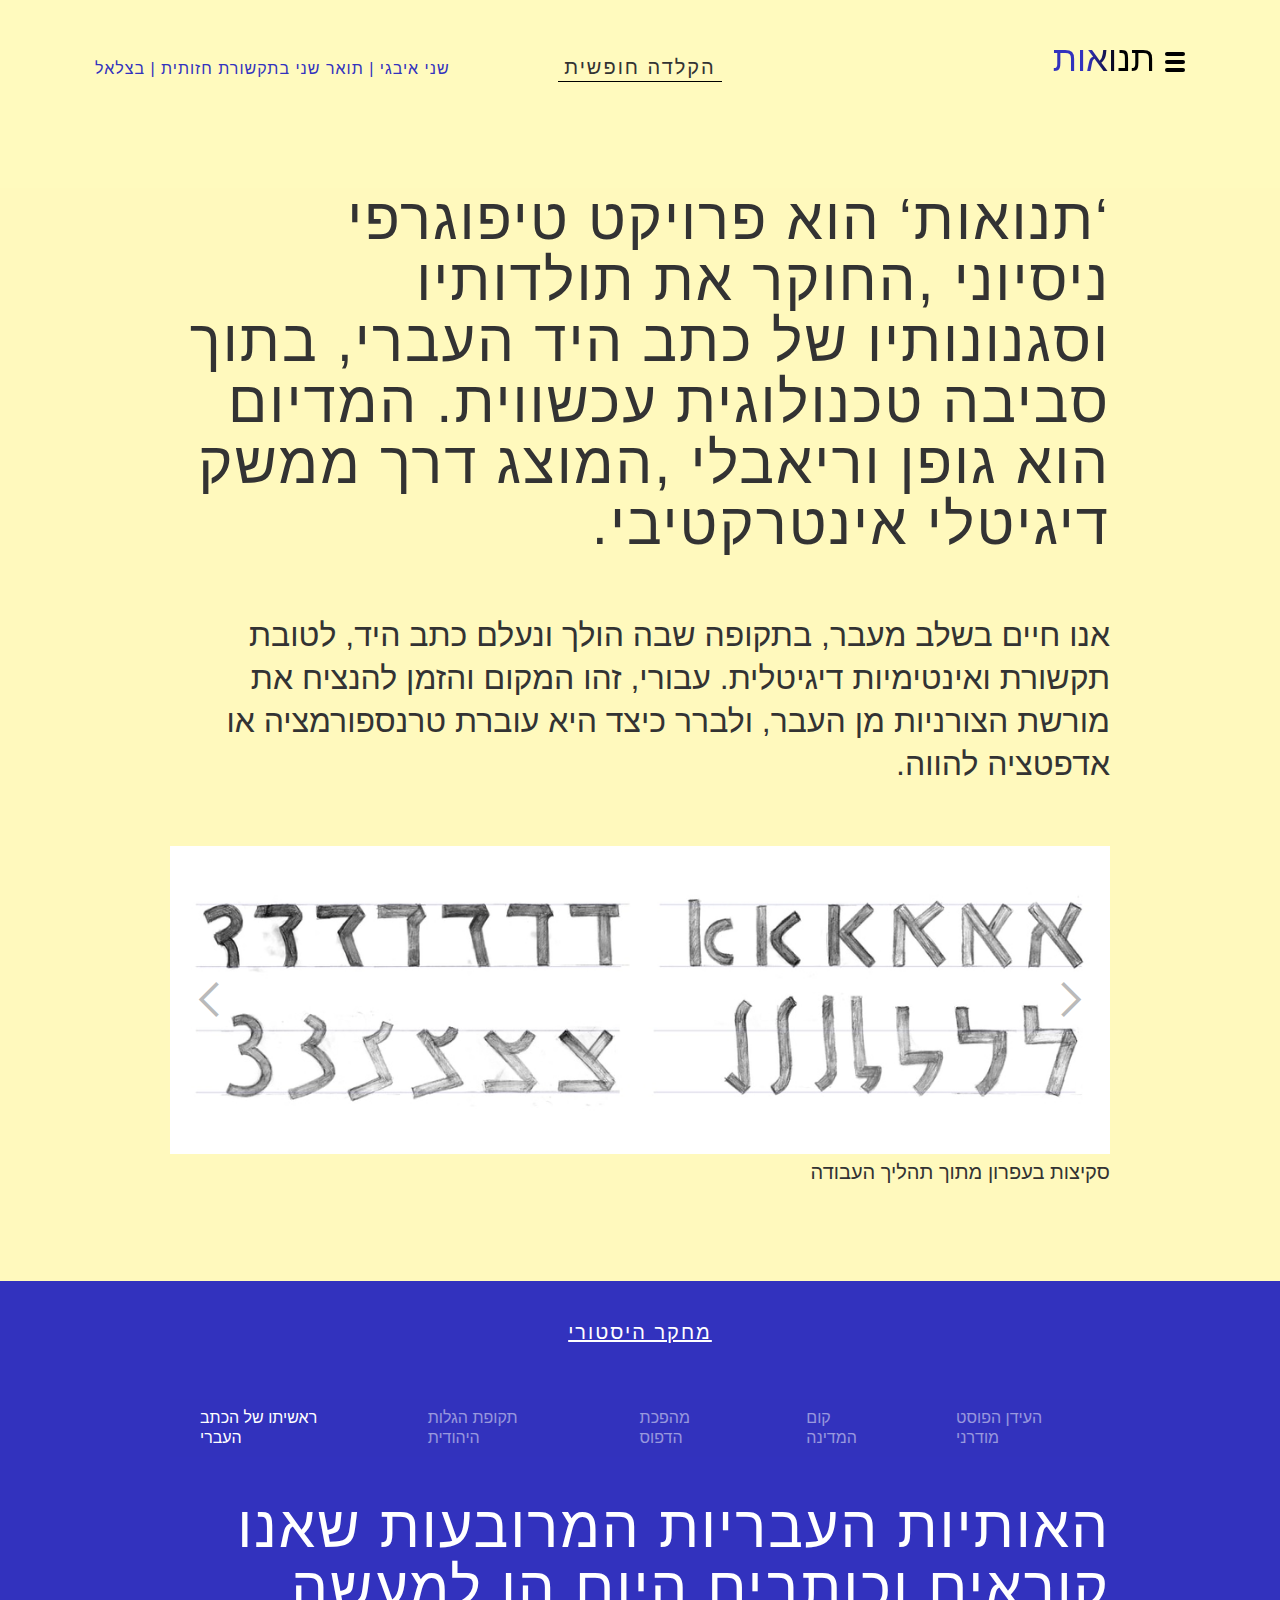
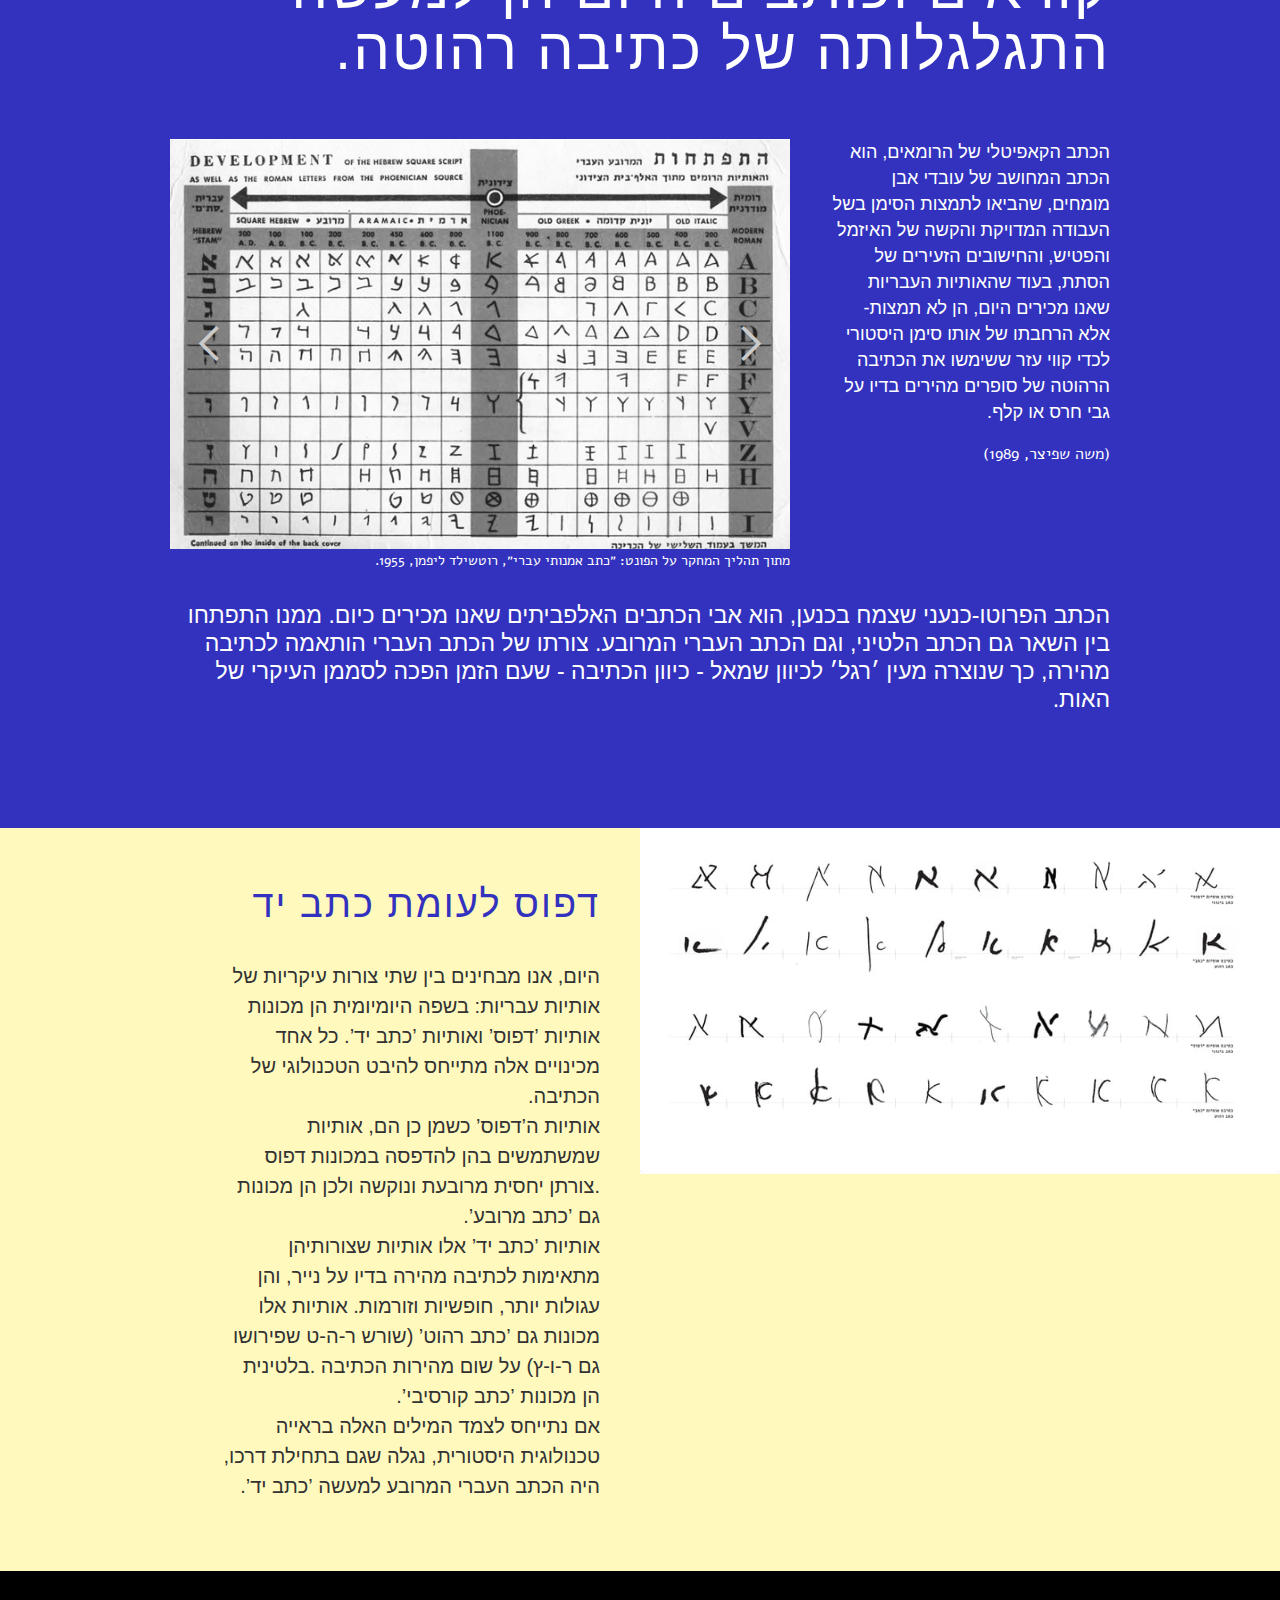
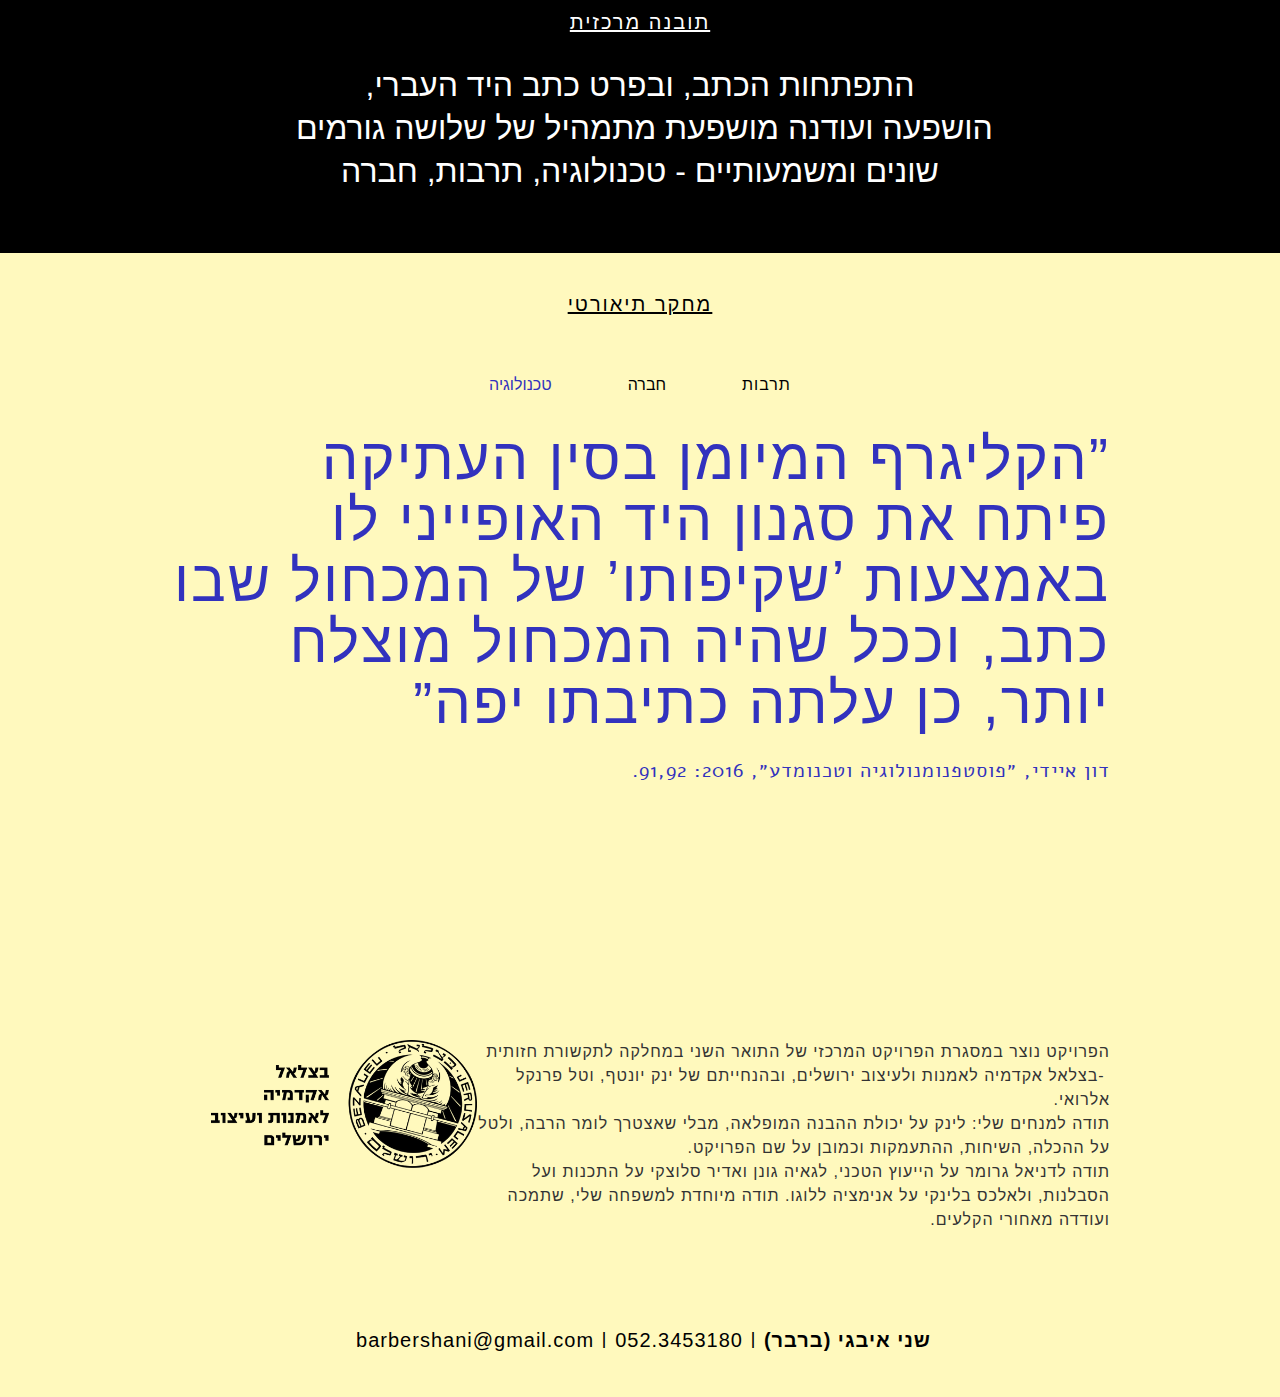
==== about.html @ 9b89a06b "Added about page" ====
<!DOCTYPE html>
<!--  This site was created in Webflow. http://www.webflow.com  -->
<!--  Last Published: Wed Sep 11 2019 16:02:56 GMT+0000 (UTC)  -->
<html data-wf-page="5d76b7b68d6d91f75580ac4b" data-wf-site="5d76b7b68d6d910b4780ac4a">
<head>
  <meta charset="utf-8">
  <title>תנואות</title>
  <meta content="width=device-width, initial-scale=1" name="viewport">
  <meta content="Webflow" name="generator">
  <link href="assets/css/normalize.css" rel="stylesheet" type="text/css">
  <link href="assets/css/webflow.css" rel="stylesheet" type="text/css">
  <link href="assets/css/styles.css" rel="stylesheet" type="text/css">
  <link href="assets/css/shanis-amazing-project.webflow.css" rel="stylesheet" type="text/css">
  <!-- [if lt IE 9]><script src="https://cdnjs.cloudflare.com/ajax/libs/html5shiv/3.7.3/html5shiv.min.js" type="text/javascript"></script><![endif] -->
  <script type="text/javascript">!function(o,c){var n=c.documentElement,t=" w-mod-";n.className+=t+"js",("ontouchstart"in o||o.DocumentTouch&&c instanceof DocumentTouch)&&(n.className+=t+"touch")}(window,document);</script>
</head>
<body>
  <header>
    <div class="container">
      <nav class="third">
        <div class="ham-wrapper">
          <button class="hamburger-btn">
            <div class="menu">
              <div class="bar"></div>
              <div class="bar"></div>
              <div class="bar"> </div>
            </div>
          </button>
          <a href="index.html">
            <p class="gradient-text dynamic-font-600 nav-title">
              תנואות
            </p>
          </a>
        </div>
        <ul>
          <a href="">
            <li>
              על הפרוייקט
            </li>
          </a>
          <a href="letters.html">
            <li>
              האותיות
            </li>
          </a>
          <a href="free.html">
            <li class="active">
              הקלדה חופשית
            </li>
          </a>
        </ul>
      </nav>
      <div class="page-title-wrapper  third">
        <h2 class="small page-title">
          הקלדה חופשית
        </h2>
      </div>
      <h3 class="info blue third">
        שני איבגי | תואר שני בתקשורת חזותית | בצלאל
      </h3>
    </div>
  </header>
  <div class="section">
    <div class="container-3 w-container">
      <h1 class="heading">‘תנואות‘‭ ‬הוא‭ ‬פרויקט‭ ‬טיפוגרפי‭ ‬ניסיוני‭, ‬החוקר‭ ‬את‭ ‬תולדותיו‭ ‬וסגנונותיו‭ ‬של‭ ‬כתב‭ ‬היד‭ ‬העברי‭ ,‬בתוך‭ ‬סביבה‭ ‬טכנולוגית‭ ‬עכשווית. המדיום‭ ‬הוא‭ ‬גופן‭ ‬וריאבלי‭, ‬המוצג‭ ‬דרך‭ ‬ממשק‭ ‬דיגיטלי‭ ‬אינטרקטיבי‭.‬</h1>
      <p class="paragraph">אנו‭ ‬חיים‭ ‬בשלב‭ ‬מעבר,‭ ‬בתקופה‭ ‬שבה‭ ‬הולך‭ ‬ונעלם‭ ‬כתב‭ ‬היד, לטובת‭ ‬תקשורת‭ ‬ואינטימיות‭ ‬דיגיטלית. ‬עבורי‭ ,‬זהו‭ ‬המקום‭ ‬והזמן‭ ‬להנציח‭ ‬את‭ ‬מורשת‭ ‬הצורניות‭ ‬מן‭ ‬העבר, ולברר‭ ‬כיצד‭ ‬היא‭ ‬עוברת‭ ‬טרנספורמציה‭ ‬או‭ ‬אדפטציה‭ ‬להווה‭.‬</p>
      <div data-animation="slide" data-duration="500" data-infinite="1" class="slider w-slider">
        <div class="w-slider-mask">
          <div class="w-slide"><img src="assets/images/sketches_banner_1.jpg" srcset="assets/images/sketches_banner_1-p-500.jpeg 500w, assets/images/sketches_banner_1-p-800.jpeg 800w, assets/images/sketches_banner_1-p-1080.jpeg 1080w, assets/images/sketches_banner_1.jpg 1220w" sizes="(max-width: 767px) 100vw, (max-width: 991px) 728px, 940px" alt=""></div>
          <div class="w-slide"><img src="assets/images/sketches_banner_3.jpg" srcset="assets/images/sketches_banner_3-p-500.jpeg 500w, assets/images/sketches_banner_3-p-800.jpeg 800w, assets/images/sketches_banner_3-p-1080.jpeg 1080w, assets/images/sketches_banner_3.jpg 1220w" sizes="(max-width: 767px) 100vw, (max-width: 991px) 728px, 940px" alt=""></div>
          <div class="w-slide"><img src="assets/images/sketches_banner_2.jpg" srcset="assets/images/sketches_banner_2-p-500.jpeg 500w, assets/images/sketches_banner_2-p-800.jpeg 800w, assets/images/sketches_banner_2-p-1080.jpeg 1080w, assets/images/sketches_banner_2.jpg 1220w" sizes="(max-width: 767px) 100vw, (max-width: 991px) 728px, 940px" alt=""></div>
          <div class="w-slide"><img src="assets/images/sketches_banner_4.jpg" srcset="assets/images/sketches_banner_4-p-500.jpeg 500w, assets/images/sketches_banner_4-p-800.jpeg 800w, assets/images/sketches_banner_4-p-1080.jpeg 1080w, assets/images/sketches_banner_4.jpg 1220w" sizes="(max-width: 767px) 100vw, (max-width: 991px) 728px, 940px" alt=""></div>
        </div>
        <div class="w-slider-arrow-left">
          <div class="icon w-icon-slider-left"></div>
        </div>
        <div class="w-slider-arrow-right">
          <div class="icon-2 w-icon-slider-right"></div>
        </div>
        <div class="w-slider-nav w-slider-nav-invert w-round"></div>
      </div>
      <p class="paragraph-12">סקיצות‭ ‬בעפרון‭ ‬מתוך‭ ‬תהליך‭ ‬העבודה</p>
    </div>
  </div>
  <div class="section-2">
    <div class="container w-container">
      <p class="paragraph-5">מחקר היסטורי</p>
      <div data-duration-in="300" data-duration-out="100" data-easing="ease-in" class="tabs w-tabs">
        <div class="tabs-menu w-tab-menu">
          <a data-w-tab="Tab 5" class="inactive-tab w-inline-block w-tab-link w--current">
            <div>ראשיתו של הכתב העברי</div>
          </a>
          <a data-w-tab="Tab 4" class="inactive-tab w-inline-block w-tab-link">
            <div>תקופת הגלות היהודית</div>
          </a>
          <a data-w-tab="Tab 3" class="inactive-tab w-inline-block w-tab-link">
            <div>מהפכת הדפוס</div>
          </a>
          <a data-w-tab="Tab 2" class="inactive-tab w-inline-block w-tab-link">
            <div>קום המדינה</div>
          </a>
          <a data-w-tab="Tab 1" class="inactive-tab w-inline-block w-tab-link">
            <div>העידן הפוסט מודרני</div>
          </a>
        </div>
        <div class="tabs-content w-tab-content">
          <div data-w-tab="Tab 5" class="tab-pane-tab-5 w-tab-pane w--tab-active">
            <h1 class="heading-2">האותיות‭ ‬העבריות‭ ‬המרובעות‭ ‬שאנו‭ ‬קוראים‭ ‬וכותבים‭ ‬היום‭ ‬הן‭ ‬למעשה‭ ‬התגלגלותה‭ ‬של‭ ‬כתיבה‭ ‬רהוטה‭.</h1>
            <div class="columns-5 w-row">
              <div class="w-col w-col-8">
                <div data-animation="slide" data-duration="500" data-infinite="1" class="slider-6 w-slider">
                  <div class="w-slider-mask">
                    <div class="w-slide"><img src="assets/images/history_1.jpg" width="621" srcset="assets/images/history_1-p-500.jpeg 500w, assets/images/history_1.jpg 696w" sizes="(max-width: 479px) 100vw, 621px" alt="" class="image-3"></div>
                    <div class="w-slide"><img src="assets/images/history_2.jpg" srcset="assets/images/history_2-p-500.jpeg 500w, assets/images/history_2.jpg 696w" sizes="(max-width: 696px) 100vw, (max-width: 767px) 696px, (max-width: 991px) 478.65625px, 619.984375px" alt=""></div>
                    <div class="w-slide"><img src="assets/images/history_3.jpg" srcset="assets/images/history_3-p-500.jpeg 500w, assets/images/history_3.jpg 696w" sizes="(max-width: 696px) 100vw, (max-width: 767px) 696px, (max-width: 991px) 478.65625px, 619.984375px" alt=""></div>
                    <div class="w-slide"><img src="assets/images/history_4.jpg" srcset="assets/images/history_4-p-500.jpeg 500w, assets/images/history_4.jpg 696w" sizes="(max-width: 696px) 100vw, (max-width: 767px) 696px, (max-width: 991px) 478.65625px, 619.984375px" alt=""></div>
                  </div>
                  <div class="w-slider-arrow-left">
                    <div class="icon-4 w-icon-slider-left"></div>
                  </div>
                  <div class="w-slider-arrow-right">
                    <div class="icon-3 w-icon-slider-right"></div>
                  </div>
                  <div class="w-slider-nav w-slider-nav-invert w-round"></div>
                </div>
                <p class="paragraph-18">מתוך תהליך המחקר על הפונט: ״כתב אמנותי עברי״, רוטשילד ליפמן, 1955.</p>
              </div>
              <div class="w-col w-col-4">
                <p class="paragraph-2">הכתב‭ ‬הקאפיטלי‭ ‬של‭ ‬הרומאים‭ ,‬הוא‭ ‬הכתב‭ ‬המחושב‭ ‬של‭ ‬עובדי‭ ‬אבן‭ ‬מומחים, ‬שהביאו‭ ‬לתמצות‭ ‬הסימן‭ ‬בשל‭ ‬העבודה‭ ‬המדויקת‭ ‬והקשה‭ ‬של‭ ‬האיזמל‭ ‬והפטיש, ‬והחישובים‭ ‬הזעירים‭ ‬של‭ ‬הסתת, ‬בעוד‭ ‬שהאותיות‭ ‬העבריות‭ ‬שאנו‭ ‬מכירים‭ ‬היום, ‬הן‭ ‬לא‭ ‬תמצות‭ - ‬אלא‭ ‬הרחבתו‭ ‬של‭ ‬אותו‭ ‬סימן‭ ‬היסטורי‭ ‬לכדי‭ ‬קווי‭ ‬עזר‭ ‬ששימשו‭ ‬את‭ ‬הכתיבה‭ ‬הרהוטה‭ ‬של‭ ‬סופרים‭ ‬מהירים‭ ‬בדיו‭ ‬על‭ ‬גבי‭ ‬חרס‭ ‬או‭ ‬קלף‭.‬</p>
                <p class="paragraph-3">(משה שפיצר, 1989)</p>
              </div>
            </div>
            <p class="paragraph-19">הכתב הפרוטו-כנעני שצמח בכנען, הוא אבי הכתבים האלפביתים שאנו מכירים כיום. ממנו התפתחו בין השאר גם הכתב הלטיני, וגם הכתב העברי המרובע. צורתו של הכתב העברי הותאמה לכתיבה מהירה, כך שנוצרה מעין ׳רגל׳ לכיוון שמאל - כיוון הכתיבה - שעם הזמן הפכה לסממן העיקרי של האות.<br></p>
          </div>
          <div data-w-tab="Tab 4" class="tab-pane-tab-4 w-tab-pane">
            <h1 class="heading-2">כתב‭ ‬ספרדי‭ ‬וכתב‭ ‬אשכנזי‭ ‬היו‭ ‬מבין‭ ‬הסגנונות‭ ‬הייחודיים‭ ‬של‭ ‬הכתב‭ ‬העברי‭ ‬אשר‭ ‬התפתחו‭ ‬בארצות‭ ‬הגולה‭.‬</h1>
            <div class="columns-3 w-row">
              <div class="column-4 w-col w-col-9">
                <div data-animation="slide" data-duration="500" data-infinite="1" class="slider-3 w-slider">
                  <div class="w-slider-mask">
                    <div class="w-slide"><img src="assets/images/ashkenazi_sfaradi_1.jpg" srcset="assets/images/ashkenazi_sfaradi_1-p-500.jpeg 500w, assets/images/ashkenazi_sfaradi_1.jpg 787w" sizes="(max-width: 479px) 100vw, (max-width: 767px) 728px, (max-width: 991px) 561px, 720px" alt=""></div>
                    <div class="w-slide"><img src="assets/images/ashkenazi_sfaradi_2.jpg" srcset="assets/images/ashkenazi_sfaradi_2-p-500.jpeg 500w, assets/images/ashkenazi_sfaradi_2.jpg 787w" sizes="(max-width: 479px) 100vw, (max-width: 767px) 728px, (max-width: 991px) 561px, 720px" alt=""></div>
                    <div class="w-slide"><img src="assets/images/ashkenazi_sfaradi_3.jpg" srcset="assets/images/ashkenazi_sfaradi_3-p-500.jpeg 500w, assets/images/ashkenazi_sfaradi_3.jpg 787w" sizes="(max-width: 479px) 100vw, (max-width: 767px) 728px, (max-width: 991px) 561px, 720px" alt=""></div>
                    <div class="w-slide"><img src="assets/images/ashkenazi_sfaradi_4.jpg" srcset="assets/images/ashkenazi_sfaradi_4-p-500.jpeg 500w, assets/images/ashkenazi_sfaradi_4.jpg 787w" sizes="(max-width: 479px) 100vw, (max-width: 767px) 728px, (max-width: 991px) 561px, 720px" alt=""></div>
                  </div>
                  <div class="w-slider-arrow-left">
                    <div class="icon-6 w-icon-slider-left"></div>
                  </div>
                  <div class="w-slider-arrow-right">
                    <div class="icon-5 w-icon-slider-right"></div>
                  </div>
                  <div class="w-slider-nav w-slider-nav-invert w-round"></div>
                </div>
              </div>
              <div class="column-5 w-col w-col-3">
                <p class="paragraph-10">כל‭ ‬סגנון‭ ‬שכזה‭ ‬התפלג‭ ‬לשלושה‭ ‬זרמים‭ ‬עיקריים‭:‬<br>‍<br>כתב‭ ‬ספר‭ - ‬כתב‭ ‬יד‭ ‬מפואר, ‬קפדני, ‬ומדויק, ‬ששימש‭ ‬בעיקרו‭ ‬לכתיבת‭ ‬דברי‭ ‬קודש‭ ‬והוא‭ ‬<br>הבסיס‭ ‬לאותיות‭ ‬ה‘דפוס‘‭ ‬של‭ ‬ימינו‭.‬<br>‍<br>כתב‭ ‬רבני‭ - ‬כתב‭ ‬ביניים, ‬עגול‭ ‬יותר, ‬מה‭ ‬שנקרא‭ ‬חצי‭ ‬רהוט, ‬ששימש‭ ‬לפרשנות‭ ‬של‭ ‬דברי‭ ‬קודש‭ ‬ועמד‭ ‬לצידן.<br>‍<br>כתב‭ ‬רהוט‭ - ‬כתב‭ ‬יומיומי‭ ‬חופשי‭ ‬וזורם, ‬ששימש‭ ‬לפיוטים, ‬כתבים‭ ‬אישיים‭ ‬וכדומה, ‬והוא‭ ‬מזכיר‭ ‬בסגנונות‭ ‬מסוימים‭ ‬את‭ ‬מה‭ ‬שאנו‭ ‬מכנים‭ ‬‘כתב‭ ‬היד‘‭ ‬היום.‬</p>
              </div>
            </div>
            <p class="paragraph-11">‘כתב‭ ‬היד‮‘‬‭ ‬העברי‭ ‬של‭ ‬ימינו, ‬מתבסס‭ ‬על‭ ‬צורת‭ ‬הכתיבה‭ ‬הרהוטה‭ ‬האשכנזית. ‬</p>
          </div>
          <div data-w-tab="Tab 3" class="w-tab-pane">
            <h1 class="heading-2">מאותה‭ ‬עת‭ ‬ואילך, ‬הלכו‭ ‬והתרחקו‭ ‬זה‭ ‬מזה‭ ‬צורותיו‭ ‬של‭ ‬הכתב‭ ‬הייצוגי‭ ‬(׳דפוס‘)‬‭ ‬מצורתן‭ ‬של‭ ‬האותיות‭ ‬הרהוטות (‬‘כתב‭ ‬יד‘).</h1>
            <div class="columns-4 w-row">
              <div class="column-7 w-col w-col-9">
                <div data-animation="slide" data-duration="500" data-infinite="1" class="slider-5 w-slider">
                  <div class="w-slider-mask">
                    <div class="w-slide"><img src="assets/images/Dfus_1.jpg" srcset="assets/images/Dfus_1-p-500.jpeg 500w, assets/images/Dfus_1-p-800.jpeg 800w, assets/images/Dfus_1.jpg 932w" sizes="(max-width: 479px) 100vw, (max-width: 767px) 340.296875px, (max-width: 991px) 536px, 695px" alt=""></div>
                    <div class="w-slide"><img src="assets/images/Dfus_2.jpg" srcset="assets/images/Dfus_2-p-500.jpeg 500w, assets/images/Dfus_2-p-800.jpeg 800w, assets/images/Dfus_2.jpg 932w" sizes="(max-width: 479px) 100vw, (max-width: 767px) 340.296875px, (max-width: 991px) 536px, 695px" alt=""></div>
                  </div>
                  <div class="w-slider-arrow-left">
                    <div class="icon-8 w-icon-slider-left"></div>
                  </div>
                  <div class="w-slider-arrow-right">
                    <div class="icon-7 w-icon-slider-right"></div>
                  </div>
                  <div class="w-slider-nav w-slider-nav-invert w-round"></div>
                  <p class="paragraph-17">התפתחות‭ ‬הכתב‭ ‬המרובע‭ ‬בדפוס, ‬לעומת‭ ‬התפתחות‭ ‬טיפוסי‭ ‬אות‭ ‬רהוטה‭ ‬בדפוס</p>
                </div>
              </div>
              <div class="column-8 w-col w-col-3">
                <p class="paragraph-14">”כאן‭ ‬נתנקם‭ ‬אותו‭ ‬פילוג‭ ‬בין‭ ‬הכתב‭ ‬הריפריזנטאטיבי‭ ‬ובין‭ ‬הכתב‭ ‬הרהוט‭ ‬‭[‬של‭ ‬האות‭ ‬העברית‭]‬‭...‬לא‭ ‬נעשה‭ ‬מעולם‭ ‬אותו‭ ‬נסיון, ‬שהצליח‭ ‬כל‭ ‬כך‭ ‬בתקופה‭ ‬הקארולינגית‭ ‬בעיצוב‭ ‬דמותה‭ ‬של‭ ‬האות‭ ‬הרומאית‭:‬‭ ‬לאחות‭ ‬צורות‭ ‬כתב‭ ‬ריפריזנטאטיבי (‬קאפיטלי)‬‭ ‬עם‭ ‬הכתב‭ ‬הרהוט, ‬והתאמת‭ ‬אפיים‭ ‬של‭ ‬השניים”‭.‬</p>
                <p class="paragraph-15">ד״ר שפיצר משה, <br>״על האותיות שלנו״, 1948</p>
              </div>
            </div>
            <p class="paragraph-16">הטכנולוגיה‭ ‬החדשה‭ ‬של‭ ‬גוטנברג, ‬לא‭ ‬רק‭ ‬שהסדירה‭ ‬את‭ ‬צורתן‭ ‬של‭ ‬האותיות‭ ‬הידניות‭ ‬למערכת‭ ‬מתכתית‭ ‬מובנית‭ ‬ואחידה, ‬אלא‭ ‬גם‭ ‬הובילה‭ ‬להפצה‭ ‬המונית‭ ‬של‭ ‬ידע‭ ‬ולמהפכה‭ ‬חברתית‭ ‬של‭ ‬ממש.</p>
          </div>
          <div data-w-tab="Tab 2" class="w-tab-pane">
            <h1 class="heading-2">בנוף‭ ‬הישראלי‭ ,‬נמצא‭ ‬כי‭ ‬מרבית‭ ‬גופני‭ ‬‘כתב‭ ‬היד‘‭ ‬מחקים‭ ‬את‭ ‬הכתיבה‭ ‬הרהוטה‭ ‬המהירה‭ ,‬תוך‭ ‬כדי‭ ‬שהם‭ ‬מאופיינים‭ ‬במישמוע‭ ‬טכנולוגי‭ ‬ואחדות‭ ‬סדרתית‭.‬</h1>
            <div class="columns-2 w-row">
              <div class="column-3 w-col w-col-8">
                <div data-animation="slide" data-duration="500" data-infinite="1" class="slider-4 w-slider">
                  <div class="w-slider-mask">
                    <div class="w-slide"><img src="assets/images/israeli_1.jpg" srcset="assets/images/israeli_1-p-500.jpeg 500w, assets/images/israeli_1-p-800.jpeg 800w, assets/images/israeli_1.jpg 835w" sizes="(max-width: 479px) 100vw, (max-width: 767px) 346.234375px, (max-width: 991px) 488.65625px, 629.984375px" alt=""></div>
                    <div class="w-slide"><img src="assets/images/israeli_2.jpg" srcset="assets/images/israeli_2-p-800.jpeg 800w, assets/images/israeli_2.jpg 835w" sizes="(max-width: 479px) 100vw, (max-width: 767px) 346.234375px, (max-width: 991px) 488.65625px, 629.984375px" alt=""></div>
                    <div class="w-slide"><img src="assets/images/israeli_3.jpg" srcset="assets/images/israeli_3-p-800.jpeg 800w, assets/images/israeli_3.jpg 835w" sizes="(max-width: 479px) 100vw, (max-width: 767px) 346.234375px, (max-width: 991px) 488.65625px, 629.984375px" alt=""></div>
                  </div>
                  <div class="w-slider-arrow-left">
                    <div class="w-icon-slider-left"></div>
                  </div>
                  <div class="w-slider-arrow-right">
                    <div class="w-icon-slider-right"></div>
                  </div>
                  <div class="w-slider-nav w-round"></div>
                </div>
              </div>
              <div class="column-9 w-col w-col-4">
                <p class="paragraph-10">איסוף‭ ‬והתבוננות‭ ‬בגופני‭ ‬‘כתב‭ ‬יד‘‭ ‬ישראלי‭ ‬לאורך‭ ‬השנים, ‬הצביעו‭ ‬על‭ ‬מאפיינים‭ ‬עיצוביים‭ ‬משותפים:‭ ‬סגנון‭ ‬חופשי‭ ‬יותר‭ ,‬נטוי, ‬קונטרסטי, ‬מתיילד‭ - ‬מה‭ ‬שמזכיר‭ ‬למעשה‭ ‬את‭ ‬הסקריפט‭ ‬הלטיני. ‬הגופנים‭ ‬מנסים‭ ‬כביכול‭ ‬להתחקות‭ ‬אחר‭ ‬צורת‭ ‬הכתיבה‭ ‬הידנית‭ ‬הזורמת, ‬אך‭ ‬בו‭ ‬בעת‭ ‬גם‭ ‬כובלים‭ ‬את‭ ‬עצמם‭ ‬בתוך‭ ‬גבולותיה‭ ‬המצומצמים‭ ‬של‭ ‬הטכנולוגיה. ‬</p>
                <p class="paragraph-23">”כתב‭ ‬‘קורסיבה‮‘‬‭ ‬שבעצם‭ ‬אינו‭ ‬כתב‭ ‬רהיט‭ ‬במובנו‭ ‬האירופי, ‬הואיל‭ ‬ואין‭ ‬בו‭ ‬חיבור‭ ‬אותיות, ‬יש‭ ‬להשתמש‭ ‬בו‭ ‬במידה, ‬להשגת‭ ‬אפקט‭ ‬מיוחד‭ ‬בלבד”. ‬</p>
                <p class="paragraph-24">רוטשילד וליפמן, <br>״כתב אמנותי עברי״, 1955</p>
                <p class="paragraph-25">ואמנם, ‬ככל‭ ‬הנוגע‭ ‬לכתב‭ ‬היד‭ ‬בדפוס, ‬<br>השימוש‭ ‬בו‭ ‬הוא‭ ‬מאוד‭ ‬מצומצם. ‬</p>
              </div>
            </div>
          </div>
          <div data-w-tab="Tab 1" class="tab-pane-tab-1 w-tab-pane">
            <h1 class="heading-2">טיפוגרפיית‭ ‬הראווה‭ ‬של‭ ‬העידן‭ ‬הפוסטמודרני‭ ‬בהיותה‭ ‬מכוונת‭ ‬לצוד‭ ‬את‭ ‬העין, ‬אינה‭ ‬מתחשבת‭ ‬עוד‭ ‬בהיבטים‭ ‬של‭ ‬קריאות, ‬אלא‭ ‬מדגישה‭ ‬את‭ ‬הבולטות‭ ‬והניראות‭ ‬החזותית‭.‬ על‭ ‬כן‭ ‬היא‭ ‬מאפשרת‭ ‬לשחרר‭ ‬את‭ ‬חופש‭ ‬העיצוב‭ ‬לידי‭ ‬המשתמש. ‬</h1>
            <div class="columns w-row">
              <div class="w-col w-col-9">
                <div data-animation="slide" data-duration="500" data-infinite="1" class="slider-7 w-slider">
                  <div class="mask w-slider-mask">
                    <div class="w-slide"><img src="assets/images/postmodern_1.jpg" srcset="assets/images/postmodern_1-p-500.jpeg 500w, assets/images/postmodern_1-p-800.jpeg 800w, assets/images/postmodern_1.jpg 820w" sizes="(max-width: 479px) 100vw, (max-width: 767px) 708px, (max-width: 991px) 541px, 700px" alt=""></div>
                    <div class="slide w-slide"><img src="assets/images/hebrew-alphabet-red.gif" alt="" class="image-4"></div>
                  </div>
                  <div class="w-slider-arrow-left">
                    <div class="icon-4 w-icon-slider-left"></div>
                  </div>
                  <div class="w-slider-arrow-right">
                    <div class="icon-3 w-icon-slider-right"></div>
                  </div>
                  <div class="slide-nav w-slider-nav w-slider-nav-invert w-round"></div>
                </div>
                <p class="paragraph-21">גופן‭ ‬‘ווינד‘, ‬עיצוב<strong>:‬</strong>‭ ‬האנסי‭ ‬ואן‭ ‬הלם, ‬בשיתוף‭ ‬עם‭ ‬פיטר‭ ‬ביליאק‭<br>גופן‭ ‬‘פיט‭ ‬עברית‘, ‬עיצוב<strong>:‬</strong>‭ ‬דייויד‭ ‬ג‘ונתן‭ ‬רוס, ‬גרסה‭ ‬עברית‭ - ‬עודד‭ ‬עזר</p>
              </div>
              <div class="w-col w-col-3">
                <p class="paragraph-2">עלייתה‭ ‬של‭ ‬תרבות‭ ‬דיגיטלית, ‬העלתה‭ ‬את‭ ‬הדרישה‭ ‬לגופנים‭ ‬המותאמים‭ ‬לקריאה‭ ‬דרך‭ ‬מסך. ‬המעבר‭ ‬למסך, ‬הצפת‭ ‬המידע‭ ‬וזמינותו‭ ‬ואורח‭ ‬החיים‭ ‬העמוס, ‬גורמים‭ ‬לנו‭ ‬לדלג‭ ‬מקטע‭ ‬כזה‭ ‬או‭ ‬אחר - ‬אנחנו‭ ‬לא‭ ‬קוראים‭ ‬היום‭ ‬כפי‭ ‬שקראנו‭ ‬פעם, ‬ולא‭ ‬באותה‭ ‬כמות. ‬העושר‭ ‬החזותי‭ ‬והצורך‭ ‬בגיוון‭ ‬ויזואלי, ‬וזמינותה‭ ‬וקלותה‭ ‬של‭ ‬הטכנולוגיה‭ ‬הובילו‭ ‬להפיכתו‭ ‬של‭ ‬הגופן‭ ‬למוצר‭ ‬למוצר‭ ‬צריכה‭ ‬של‭ ‬ממש‭.</p>
              </div>
            </div>
            <p class="paragraph-22">לפני‭ ‬כשלוש‭ ‬שנים‭ ‬השיקו‭ ‬גוגל, ‬אפל, ‬מיקרוסופט‭ ‬ואדובי‭ ‬סוג‭ ‬חדש‭ ‬של‭ ‬גופן:‬‭ ‬גופן‭ ‬וריאבילי‭ - ‬גמיש. ‬קובץ‭ ‬בודד‭ ‬המכיל‭ ‬צירי‭ ‬תנועה‭ ‬והשתנות‭ ‬של‭ ‬אותיות, ‬בקוד. ‬גופן‭ ‬זה‭ ‬מסוגל‭ ‬להכיל‭ ‬למעשה‭ ‬כמות‭ ‬בלתי‭ ‬מוגבלת‭ ‬של‭ ‬משקלים, ‬כתלות‭ ‬בציר‭ ‬החזותי‭ ‬אותו‭ ‬קובע‭ ‬המעצב ‬(‬רוחב‭ ‬אות, ‬סריף, ‬נטייה‭ ‬וכד‘). ‬מטרתו‭ ‬היא‭ ‬קודם‭ ‬כל‭ ‬להקל‭ ‬במשקל‭ ‬הטעינה‭ ‬של‭ ‬האתר, ‬ולאפשר‭ ‬טיפוגרפיה‭ ‬רספונסיבית‭ ‬המתאימה‭ ‬את‭ ‬עצמה‭ ‬ומשתנה‭ ‬בזמן‭ ‬אמת. ‬במקביל‭ ‬ליתרונות‭ ‬הטכנולוגיים, ‬נוצר‭ ‬כלי‭ ‬עיצובי‭ ‬חזק:‬‭ ‬אפשרות‭ ‬לייצר‭ ‬מערכת‭ ‬מורכבת‭ ‬יותר‭ ‬של‭ ‬אותיות‭ ‬המוגדרת‭ ‬על‭ ‬ידי‭ ‬גבולות‭ ‬גזרה, ‬הרחבת‭ ‬טווח‭ ‬התנועה‭ ‬וחופש‭ ‬הבחירה‭ ‬של‭ ‬המשתמש, ‬וכניסה‭ ‬של‭ ‬מימדים‭ ‬חדשים‭ ‬של‭ ‬תנועה, ‬אינטראקטיביות‭ ‬ומשחקיות. ‬<br></p>
          </div>
        </div>
      </div>
    </div>
  </div>
  <div class="section-3">
    <div class="w-row">
      <div class="column w-col w-col-6">
        <h1 class="heading-3">דפוס‭ ‬לעומת‭ ‬כתב‭ ‬יד</h1>
        <p class="paragraph-4">היום‭ ,‬אנו‭ ‬מבחינים‭ ‬בין‭ ‬שתי‭ ‬צורות‭ ‬עיקריות‭ ‬של‭ ‬אותיות‭ ‬עבריות: בשפה‭ ‬היומיומית‭ ‬הן‭ ‬מכונות‭ ‬אותיות‭ ‬’דפוס’‭ ‬ואותיות‭ ‬’כתב‭ ‬יד’. ‬כל‭ ‬אחד‭ ‬מכינויים‭ ‬אלה‭ ‬מתייחס‭ ‬להיבט‭ ‬הטכנולוגי‭ ‬של‭ ‬הכתיבה‭.‬<br>אותיות‭ ‬ה’דפוס’‭ ‬כשמן‭ ‬כן‭ ‬הם‭ ,‬אותיות‭ ‬שמשתמשים‭ ‬בהן‭ ‬להדפסה‭ ‬במכונות‭ ‬דפוס‭ .‬צורתן‭ ‬יחסית‭ ‬מרובעת‭ ‬ונוקשה‭ ‬ולכן‭ ‬הן‭ ‬מכונות‭ ‬גם‭ ‬’כתב‭ ‬מרובע’‭.<br>אותיות‭ ‬’כתב‭ ‬יד’‭ ‬אלו‭ ‬אותיות‭ ‬שצורותיהן‭ ‬מתאימות‭ ‬לכתיבה‭ ‬מהירה‭ ‬בדיו‭ ‬על‭ ‬נייר‭,‬ והן‭ ‬עגולות‭ ‬יותר‭ ,‬חופשיות‭ ‬וזורמות. ‬אותיות‭ ‬אלו‭ ‬מכונות‭ ‬גם‭ ‬’כתב‭ ‬רהוט’ ‬(‬שורש‭ ‬ר‭-‬ה‭-‬ט‭ ‬שפירושו‭ ‬גם‭ ‬ר‭-‬ו‭-‬ץ‭(‬ על‭ ‬שום‭ ‬מהירות‭ ‬הכתיבה‭. ‬בלטינית‭ ‬הן‭ ‬מכונות‭ ‬’כתב‭ ‬קורסיבי’. ‬<br>אם‭ ‬נתייחס‭ ‬לצמד‭ ‬המילים‭ ‬האלה‭ ‬בראייה‭ ‬טכנולוגית‭ ‬היסטורית‭ ,‬נגלה‭ ‬שגם‭ ‬בתחילת‭ ‬דרכו, ‬היה‭ ‬הכתב‭ ‬העברי‭ ‬המרובע‭ ‬למעשה‭ ‬’כתב‭ ‬יד’. ‬</p>
      </div>
      <div class="column-2 w-col w-col-6"><img src="assets/images/alef.jpg" srcset="assets/images/alef-p-800.jpeg 800w, assets/images/alef-p-1080.jpeg 1080w, assets/images/alef.jpg 1500w" sizes="(max-width: 767px) 100vw, (max-width: 3000px) 50vw, 1500px" alt="" class="image-5"></div>
    </div>
  </div>
  <div class="section-4">
    <div class="w-container">
      <p class="paragraph-5">תובנה מרכזית</p>
      <p class="paragraph-6">התפתחות‭ ‬הכתב,‭ ‬ובפרט‭ ‬כתב‭ ‬היד‭ ‬העברי, <br>‬הושפעה‭ ‬ועודנה‭ ‬מושפעת‭ ‬מתמהיל‭ ‬של‭ ‬שלושה‭ ‬גורמים‭ ‬<br>שונים‭ ‬ומשמעותיים‭ - ‬טכנולוגיה‭ ,‬תרבות, ‬חברה</p>
    </div>
  </div>
  <div class="section-5">
    <div class="container-4 w-container">
      <p class="paragraph-20">מחקר תיאורטי</p>
      <div data-duration-in="300" data-duration-out="100" class="w-tabs">
        <div class="tabs-menu-2 w-tab-menu">
          <a data-w-tab="Tab 1" class="tech-tab w-inline-block w-tab-link">
            <div class="text-block-6">תרבות</div>
          </a>
          <a data-w-tab="Tab 2" class="tech-tab w-inline-block w-tab-link">
            <div>חברה</div>
          </a>
          <a data-w-tab="Tab 3" class="tech-tab w-inline-block w-tab-link w--current">
            <div>טכנולוגיה</div>
          </a>
        </div>
        <div class="tabs-content-2 w-tab-content">
          <div data-w-tab="Tab 1" class="w-tab-pane">
            <h1 class="heading-4">”הקליגרף‭ ‬המיומן‭ ‬בסין‭ ‬העתיקה‭ ‬פיתח‭ ‬את‭ ‬סגנון‭ ‬היד‭ ‬האופייני‭ ‬לו‭ ‬באמצעות‭ ‬’שקיפותו’‭ ‬של‭ ‬המכחול‭ ‬שבו‭ ‬כתב‭ ,‬וככל‭ ‬שהיה‭ ‬המכחול‭ ‬מוצלח‭ ‬יותר‭,‬ כן‭ ‬עלתה‭ ‬כתיבתו‭ ‬יפה”‭ ‬</h1>
            <p class="paragraph-9">דון איידי, ״פוסטפנומנולוגיה וטכנומדע״, 2016: 91,92. </p>
          </div>
          <div data-w-tab="Tab 2" class="w-tab-pane">
            <h1 class="heading-4">”בהיותה‭ ‬ה’מראה’‭ ‬הבלתי‭ ‬נמנע‭ ‬של‭ ‬האובייקטים‭ ‬המיוצרים‭ ‬עכשיו, ‬המצג‭ ‬הכללי‭ ‬של‭ ‬ההגיון‭ ‬שבבסיס‭ ‬השיטה, ‬ומגזר‭ ‬כלכלי‭ ‬מתקדם‭ ‬המעצב‭ ‬באורח‭ ‬ישיר‭ ‬ריבוי‭ ‬גדל‭ ‬והולך‭ ‬של‭ ‬דימויים‭ ‬אובייקטים - ‬הראווה‭ ‬היא‭ ‬הייצור‭ ‬העיקרי‭ ‬של‭ ‬החברה‭ ‬העכשווית”</h1>
            <p class="paragraph-9">גי דבור, ״חברת הראווה״ֿ, (1967) 2001, #15.</p>
            <p class="paragraph-26">מרחב‭ ‬הייצוג‭ ‬החזותי‭ ‬בתרבות‭ ‬הקפיטליסטית‭ ‬עמוסת‭ ‬הגירויים‭ ‬שבה‭ ‬אנו‭ ‬חיים‭ ‬היום, ‬הפך‭ ‬זה‭ ‬מכבר‭ ‬לשדה‭ ‬קרב. ‬כטיפת‭ ‬מים‭ ‬באוקיינוס‭ ‬של‭ ‬דימויים, ‬מה‭ ‬שאיננו‭ ‬נראה‭ ‬או‭ ‬איננו‭ ‬בולט‭ ‬מספיק, ‬חדל‭ ‬להתקיים‭ ‬ונמחק‭ ‬בהדרגתיות‭ ‬מהזירה‭ ‬הכלכלית‭ ‬או‭ ‬התרבותית‭ ‬שאליה‭ ‬הוא‭ ‬משתייך.‬‭ ‬</p>
          </div>
          <div data-w-tab="Tab 3" class="w-tab-pane w--tab-active">
            <h1 class="heading-4">”הקליגרף‭ ‬המיומן‭ ‬בסין‭ ‬העתיקה‭ ‬פיתח‭ ‬את‭ ‬סגנון‭ ‬היד‭ ‬האופייני‭ ‬לו‭ ‬באמצעות‭ ‬’שקיפותו’‭ ‬של‭ ‬המכחול‭ ‬שבו‭ ‬כתב‭ ,‬וככל‭ ‬שהיה‭ ‬המכחול‭ ‬מוצלח‭ ‬יותר‭,‬ כן‭ ‬עלתה‭ ‬כתיבתו‭ ‬יפה”‭ ‬</h1>
            <p class="paragraph-9">דון איידי, ״פוסטפנומנולוגיה וטכנומדע״, 2016: 91,92. </p>
          </div>
        </div>
      </div>
    </div>
  </div>
  <div class="section-6">
    <div class="container-2 w-container">
      <p class="paragraph-7">הפרויקט‭ ‬נוצר‭ ‬במסגרת‭ ‬הפרויקט‭ ‬המרכזי‭ ‬של‭ ‬התואר‭ ‬השני‭ ‬במחלקה‭ ‬לתקשורת‭ ‬חזותית‭ - ‬בצלאל‭ ‬אקדמיה‭ ‬לאמנות‭ ‬ולעיצוב‭ ‬ירושלים, ‬ובהנחייתם‭ ‬של‭ ‬ינק‭ ‬יונטף, ‬וטל‭ ‬פרנקל‭ ‬אלרואי‭.‬<br>תודה‭ ‬למנחים‭ ‬שלי:‭ ‬לינק‭ ‬על‭ ‬יכולת‭ ‬ההבנה‭ ‬המופלאה, ‬מבלי‭ ‬שאצטרך‭ ‬לומר‭ ‬הרבה, ‬ולטל‭ ‬על‭ ‬ההכלה, ‬השיחות, ‬ההתעמקות‭ ‬וכמובן‭ ‬על‭ ‬שם‭ ‬הפרויקט. ‬<br>תודה‭ ‬לדניאל‭ ‬גרומר‭ ‬על‭ ‬הייעוץ‭ ‬הטכני, ‬לגאיה‭ ‬גונן‭ ‬ואדיר‭ ‬סלוצקי‭ ‬על‭ ‬התכנות‭ ‬ועל‭ ‬הסבלנות, ‬ולאלכס‭ ‬בלינקי‭ ‬על‭ ‬אנימציה‭ ‬ללוגו. ‬תודה‭ ‬מיוחדת‭ ‬למשפחה‭ ‬שלי, ‬שתמכה‭ ‬ועודדה‭ ‬מאחורי‭ ‬הקלעים‭.‬</p><img src="assets/images/1280px-BezalelLogo.svg-copy.png" srcset="assets/images/1280px-BezalelLogo.svg-copy-p-500.png 500w, assets/images/1280px-BezalelLogo.svg-copy-p-800.png 800w, assets/images/1280px-BezalelLogo.svg-copy-p-1080.png 1080w, assets/images/1280px-BezalelLogo.svg-copy.png 1280w" sizes="(max-width: 767px) 30vw, (max-width: 991px) 218.390625px, 282px" alt="" class="image"></div>
  </div>
  <div class="section-7">
    <div class="w-container">
      <p class="paragraph-8"><strong>שני‭ ‬איבגי (ברבר)</strong> | <a href="tel:+972523453180">052.3453180</a> | ‭ <a href="mailto:barbershani@gmail.com">barbershani@gmail.com</a></p>
    </div>
  </div>
  <script src="https://d3e54v103j8qbb.cloudfront.net/js/jquery-3.4.1.min.220afd743d.js" type="text/javascript" integrity="sha256-CSXorXvZcTkaix6Yvo6HppcZGetbYMGWSFlBw8HfCJo=" crossorigin="anonymous"></script>
  <script src="assets/js/jquery.fittext.js"></script>
  <script src="assets/js/scripts.js" type="text/javascript"></script>
  <script src="assets/js/webflow.js" type="text/javascript"></script>
  <!-- [if lte IE 9]><script src="https://cdnjs.cloudflare.com/ajax/libs/placeholders/3.0.2/placeholders.min.js"></script><![endif] -->
</body>
</html>
---- assets/css/webflow.css ----
@font-face {
  font-family: 'webflow-icons';
  src: url("[data-uri]") format('truetype');
  font-weight: normal;
  font-style: normal;
}
[class^="w-icon-"],
[class*=" w-icon-"] {
  /* use !important to prevent issues with browser extensions that change fonts */
  font-family: 'webflow-icons' !important;
  speak: none;
  font-style: normal;
  font-weight: normal;
  font-variant: normal;
  text-transform: none;
  line-height: 1;
  /* Better Font Rendering =========== */
  -webkit-font-smoothing: antialiased;
  -moz-osx-font-smoothing: grayscale;
}
.w-icon-slider-right:before {
  content: "\e600";
}
.w-icon-slider-left:before {
  content: "\e601";
}
.w-icon-nav-menu:before {
  content: "\e602";
}
.w-icon-arrow-down:before,
.w-icon-dropdown-toggle:before {
  content: "\e603";
}
.w-icon-file-upload-remove:before {
  content: "\e900";
}
.w-icon-file-upload-icon:before {
  content: "\e903";
}
* {
  -webkit-box-sizing: border-box;
  -moz-box-sizing: border-box;
  box-sizing: border-box;
}
html {
  height: 100%;
}
body {
  margin: 0;
  min-height: 100%;
  background-color: #fff;
  font-family: Arial, sans-serif;
  font-size: 14px;
  line-height: 20px;
  color: #333;
}
img {
  max-width: 100%;
  vertical-align: middle;
  display: inline-block;
}
html.w-mod-touch * {
  background-attachment: scroll !important;
}
.w-block {
  display: block;
}
.w-inline-block {
  max-width: 100%;
  display: inline-block;
}
.w-clearfix:before,
.w-clearfix:after {
  content: " ";
  display: table;
  grid-column-start: 1;
  grid-row-start: 1;
  grid-column-end: 2;
  grid-row-end: 2;
}
.w-clearfix:after {
  clear: both;
}
.w-hidden {
  display: none;
}
.w-button {
  display: inline-block;
  padding: 9px 15px;
  background-color: #3898EC;
  color: white;
  border: 0;
  line-height: inherit;
  text-decoration: none;
  cursor: pointer;
  border-radius: 0;
}
input.w-button {
  -webkit-appearance: button;
}
html[data-w-dynpage] [data-w-cloak] {
  color: transparent !important;
}
.w-webflow-badge,
.w-webflow-badge * {
  position: static;
  left: auto;
  top: auto;
  right: auto;
  bottom: auto;
  z-index: auto;
  display: block;
  visibility: visible;
  overflow: visible;
  overflow-x: visible;
  overflow-y: visible;
  box-sizing: border-box;
  width: auto;
  height: auto;
  max-height: none;
  max-width: none;
  min-height: 0;
  min-width: 0;
  margin: 0;
  padding: 0;
  float: none;
  clear: none;
  border: 0 none transparent;
  border-radius: 0;
  background: none;
  background-image: none;
  background-position: 0% 0%;
  background-size: auto auto;
  background-repeat: repeat;
  background-origin: padding-box;
  background-clip: border-box;
  background-attachment: scroll;
  background-color: transparent;
  box-shadow: none;
  opacity: 1.0;
  transform: none;
  transition: none;
  direction: ltr;
  font-family: inherit;
  font-weight: inherit;
  color: inherit;
  font-size: inherit;
  line-height: inherit;
  font-style: inherit;
  font-variant: inherit;
  text-align: inherit;
  letter-spacing: inherit;
  text-decoration: inherit;
  text-indent: 0;
  text-transform: inherit;
  list-style-type: disc;
  text-shadow: none;
  font-smoothing: auto;
  vertical-align: baseline;
  cursor: inherit;
  white-space: inherit;
  word-break: normal;
  word-spacing: normal;
  word-wrap: normal;
}
.w-webflow-badge {
  position: fixed !important;
  display: inline-block !important;
  visibility: visible !important;
  opacity: 1 !important;
  z-index: 2147483647 !important;
  top: auto !important;
  right: 12px !important;
  bottom: 12px !important;
  left: auto !important;
  color: #AAADB0 !important;
  background-color: #fff !important;
  border-radius: 3px !important;
  padding: 6px 8px 6px 6px !important;
  font-size: 12px !important;
  opacity: 1.0 !important;
  line-height: 14px !important;
  text-decoration: none !important;
  transform: none !important;
  margin: 0 !important;
  width: auto !important;
  height: auto !important;
  overflow: visible !important;
  white-space: nowrap;
  box-shadow: 0 0 0 1px rgba(0, 0, 0, 0.1), 0px 1px 3px rgba(0, 0, 0, 0.1);
  cursor: pointer;
}
.w-webflow-badge > img {
  display: inline-block !important;
  visibility: visible !important;
  opacity: 1 !important;
  vertical-align: middle !important;
}
h1,
h2,
h3,
h4,
h5,
h6 {
  font-weight: bold;
  margin-bottom: 10px;
}
h1 {
  font-size: 38px;
  line-height: 44px;
  margin-top: 20px;
}
h2 {
  font-size: 32px;
  line-height: 36px;
  margin-top: 20px;
}
h3 {
  font-size: 24px;
  line-height: 30px;
  margin-top: 20px;
}
h4 {
  font-size: 18px;
  line-height: 24px;
  margin-top: 10px;
}
h5 {
  font-size: 14px;
  line-height: 20px;
  margin-top: 10px;
}
h6 {
  font-size: 12px;
  line-height: 18px;
  margin-top: 10px;
}
p {
  margin-top: 0;
  margin-bottom: 10px;
}
blockquote {
  margin: 0 0 10px 0;
  padding: 10px 20px;
  border-left: 5px solid #E2E2E2;
  font-size: 18px;
  line-height: 22px;
}
figure {
  margin: 0;
  margin-bottom: 10px;
}
figcaption {
  margin-top: 5px;
  text-align: center;
}
ul,
ol {
  margin-top: 0px;
  margin-bottom: 10px;
  padding-left: 40px;
}
.w-list-unstyled {
  padding-left: 0;
  list-style: none;
}
.w-embed:before,
.w-embed:after {
  content: " ";
  display: table;
  grid-column-start: 1;
  grid-row-start: 1;
  grid-column-end: 2;
  grid-row-end: 2;
}
.w-embed:after {
  clear: both;
}
.w-video {
  width: 100%;
  position: relative;
  padding: 0;
}
.w-video iframe,
.w-video object,
.w-video embed {
  position: absolute;
  top: 0;
  left: 0;
  width: 100%;
  height: 100%;
}
fieldset {
  padding: 0;
  margin: 0;
  border: 0;
}
button,
html input[type="button"],
input[type="reset"] {
  border: 0;
  cursor: pointer;
  -webkit-appearance: button;
}
.w-form {
  margin: 0 0 15px;
}
.w-form-done {
  display: none;
  padding: 20px;
  text-align: center;
  background-color: #dddddd;
}
.w-form-fail {
  display: none;
  margin-top: 10px;
  padding: 10px;
  background-color: #ffdede;
}
label {
  display: block;
  margin-bottom: 5px;
  font-weight: bold;
}
.w-input,
.w-select {
  display: block;
  width: 100%;
  height: 38px;
  padding: 8px 12px;
  margin-bottom: 10px;
  font-size: 14px;
  line-height: 1.428571429;
  color: #333333;
  vertical-align: middle;
  background-color: #ffffff;
  border: 1px solid #cccccc;
}
.w-input:-moz-placeholder,
.w-select:-moz-placeholder {
  color: #999;
}
.w-input::-moz-placeholder,
.w-select::-moz-placeholder {
  color: #999;
  opacity: 1;
}
.w-input:-ms-input-placeholder,
.w-select:-ms-input-placeholder {
  color: #999;
}
.w-input::-webkit-input-placeholder,
.w-select::-webkit-input-placeholder {
  color: #999;
}
.w-input:focus,
.w-select:focus {
  border-color: #3898EC;
  outline: 0;
}
.w-input[disabled],
.w-select[disabled],
.w-input[readonly],
.w-select[readonly],
fieldset[disabled] .w-input,
fieldset[disabled] .w-select {
  cursor: not-allowed;
  background-color: #eeeeee;
}
textarea.w-input,
textarea.w-select {
  height: auto;
}
.w-select {
  background-color: #f3f3f3;
}
.w-select[multiple] {
  height: auto;
}
.w-form-label {
  display: inline-block;
  cursor: pointer;
  font-weight: normal;
  margin-bottom: 0px;
}
.w-radio {
  display: block;
  margin-bottom: 5px;
  padding-left: 20px;
}
.w-radio:before,
.w-radio:after {
  content: " ";
  display: table;
  grid-column-start: 1;
  grid-row-start: 1;
  grid-column-end: 2;
  grid-row-end: 2;
}
.w-radio:after {
  clear: both;
}
.w-radio-input {
  margin: 4px 0 0;
  margin-top: 1px \9;
  line-height: normal;
  float: left;
  margin-left: -20px;
}
.w-radio-input {
  margin-top: 3px;
}
.w-file-upload {
  display: block;
  margin-bottom: 10px;
}
.w-file-upload-input {
  width: 0.1px;
  height: 0.1px;
  opacity: 0;
  overflow: hidden;
  position: absolute;
  z-index: -100;
}
.w-file-upload-default,
.w-file-upload-uploading,
.w-file-upload-success {
  display: inline-block;
  color: #333333;
}
.w-file-upload-error {
  display: block;
  margin-top: 10px;
}
.w-file-upload-default.w-hidden,
.w-file-upload-uploading.w-hidden,
.w-file-upload-error.w-hidden,
.w-file-upload-success.w-hidden {
  display: none;
}
.w-file-upload-uploading-btn {
  display: flex;
  font-size: 14px;
  font-weight: normal;
  cursor: pointer;
  margin: 0;
  padding: 8px 12px;
  border: 1px solid #cccccc;
  background-color: #fafafa;
}
.w-file-upload-file {
  display: flex;
  flex-grow: 1;
  justify-content: space-between;
  margin: 0;
  padding: 8px 9px 8px 11px;
  border: 1px solid #cccccc;
  background-color: #fafafa;
}
.w-file-upload-file-name {
  font-size: 14px;
  font-weight: normal;
  display: block;
}
.w-file-remove-link {
  margin-top: 3px;
  margin-left: 10px;
  width: auto;
  height: auto;
  padding: 3px;
  display: block;
  cursor: pointer;
}
.w-icon-file-upload-remove {
  margin: auto;
  font-size: 10px;
}
.w-file-upload-error-msg {
  display: inline-block;
  color: #ea384c;
  padding: 2px 0;
}
.w-file-upload-info {
  display: inline-block;
  line-height: 38px;
  padding: 0 12px;
}
.w-file-upload-label {
  display: inline-block;
  font-size: 14px;
  font-weight: normal;
  cursor: pointer;
  margin: 0;
  padding: 8px 12px;
  border: 1px solid #cccccc;
  background-color: #fafafa;
}
.w-icon-file-upload-icon,
.w-icon-file-upload-uploading {
  display: inline-block;
  margin-right: 8px;
  width: 20px;
}
.w-icon-file-upload-uploading {
  height: 20px;
}
.w-container {
  margin-left: auto;
  margin-right: auto;
  max-width: 940px;
}
.w-container:before,
.w-container:after {
  content: " ";
  display: table;
  grid-column-start: 1;
  grid-row-start: 1;
  grid-column-end: 2;
  grid-row-end: 2;
}
.w-container:after {
  clear: both;
}
.w-container .w-row {
  margin-left: -10px;
  margin-right: -10px;
}
.w-row:before,
.w-row:after {
  content: " ";
  display: table;
  grid-column-start: 1;
  grid-row-start: 1;
  grid-column-end: 2;
  grid-row-end: 2;
}
.w-row:after {
  clear: both;
}
.w-row .w-row {
  margin-left: 0;
  margin-right: 0;
}
.w-col {
  position: relative;
  float: left;
  width: 100%;
  min-height: 1px;
  padding-left: 10px;
  padding-right: 10px;
}
.w-col .w-col {
  padding-left: 0;
  padding-right: 0;
}
.w-col-1 {
  width: 8.33333333%;
}
.w-col-2 {
  width: 16.66666667%;
}
.w-col-3 {
  width: 25%;
}
.w-col-4 {
  width: 33.33333333%;
}
.w-col-5 {
  width: 41.66666667%;
}
.w-col-6 {
  width: 50%;
}
.w-col-7 {
  width: 58.33333333%;
}
.w-col-8 {
  width: 66.66666667%;
}
.w-col-9 {
  width: 75%;
}
.w-col-10 {
  width: 83.33333333%;
}
.w-col-11 {
  width: 91.66666667%;
}
.w-col-12 {
  width: 100%;
}
.w-hidden-main {
  display: none !important;
}
@media screen and (max-width: 991px) {
  .w-container {
    max-width: 728px;
  }
  .w-hidden-main {
    display: inherit !important;
  }
  .w-hidden-medium {
    display: none !important;
  }
  .w-col-medium-1 {
    width: 8.33333333%;
  }
  .w-col-medium-2 {
    width: 16.66666667%;
  }
  .w-col-medium-3 {
    width: 25%;
  }
  .w-col-medium-4 {
    width: 33.33333333%;
  }
  .w-col-medium-5 {
    width: 41.66666667%;
  }
  .w-col-medium-6 {
    width: 50%;
  }
  .w-col-medium-7 {
    width: 58.33333333%;
  }
  .w-col-medium-8 {
    width: 66.66666667%;
  }
  .w-col-medium-9 {
    width: 75%;
  }
  .w-col-medium-10 {
    width: 83.33333333%;
  }
  .w-col-medium-11 {
    width: 91.66666667%;
  }
  .w-col-medium-12 {
    width: 100%;
  }
  .w-col-stack {
    width: 100%;
    left: auto;
    right: auto;
  }
}
@media screen and (max-width: 767px) {
  .w-hidden-main {
    display: inherit !important;
  }
  .w-hidden-medium {
    display: inherit !important;
  }
  .w-hidden-small {
    display: none !important;
  }
  .w-row,
  .w-container .w-row {
    margin-left: 0;
    margin-right: 0;
  }
  .w-col {
    width: 100%;
    left: auto;
    right: auto;
  }
  .w-col-small-1 {
    width: 8.33333333%;
  }
  .w-col-small-2 {
    width: 16.66666667%;
  }
  .w-col-small-3 {
    width: 25%;
  }
  .w-col-small-4 {
    width: 33.33333333%;
  }
  .w-col-small-5 {
    width: 41.66666667%;
  }
  .w-col-small-6 {
    width: 50%;
  }
  .w-col-small-7 {
    width: 58.33333333%;
  }
  .w-col-small-8 {
    width: 66.66666667%;
  }
  .w-col-small-9 {
    width: 75%;
  }
  .w-col-small-10 {
    width: 83.33333333%;
  }
  .w-col-small-11 {
    width: 91.66666667%;
  }
  .w-col-small-12 {
    width: 100%;
  }
}
@media screen and (max-width: 479px) {
  .w-container {
    max-width: none;
  }
  .w-hidden-main {
    display: inherit !important;
  }
  .w-hidden-medium {
    display: inherit !important;
  }
  .w-hidden-small {
    display: inherit !important;
  }
  .w-hidden-tiny {
    display: none !important;
  }
  .w-col {
    width: 100%;
  }
  .w-col-tiny-1 {
    width: 8.33333333%;
  }
  .w-col-tiny-2 {
    width: 16.66666667%;
  }
  .w-col-tiny-3 {
    width: 25%;
  }
  .w-col-tiny-4 {
    width: 33.33333333%;
  }
  .w-col-tiny-5 {
    width: 41.66666667%;
  }
  .w-col-tiny-6 {
    width: 50%;
  }
  .w-col-tiny-7 {
    width: 58.33333333%;
  }
  .w-col-tiny-8 {
    width: 66.66666667%;
  }
  .w-col-tiny-9 {
    width: 75%;
  }
  .w-col-tiny-10 {
    width: 83.33333333%;
  }
  .w-col-tiny-11 {
    width: 91.66666667%;
  }
  .w-col-tiny-12 {
    width: 100%;
  }
}
.w-widget {
  position: relative;
}
.w-widget-map {
  width: 100%;
  height: 400px;
}
.w-widget-map label {
  width: auto;
  display: inline;
}
.w-widget-map img {
  max-width: inherit;
}
.w-widget-map .gm-style-iw {
  text-align: center;
}
.w-widget-map .gm-style-iw > button {
  display: none !important;
}
.w-widget-twitter {
  overflow: hidden;
}
.w-widget-twitter-count-shim {
  display: inline-block;
  vertical-align: top;
  position: relative;
  width: 28px;
  height: 20px;
  text-align: center;
  background: white;
  border: #758696 solid 1px;
  border-radius: 3px;
}
.w-widget-twitter-count-shim * {
  pointer-events: none;
  -webkit-user-select: none;
  -moz-user-select: none;
  -ms-user-select: none;
  user-select: none;
}
.w-widget-twitter-count-shim .w-widget-twitter-count-inner {
  position: relative;
  font-size: 15px;
  line-height: 12px;
  text-align: center;
  color: #999;
  font-family: serif;
}
.w-widget-twitter-count-shim .w-widget-twitter-count-clear {
  position: relative;
  display: block;
}
.w-widget-twitter-count-shim.w--large {
  width: 36px;
  height: 28px;
  margin-left: 7px;
}
.w-widget-twitter-count-shim.w--large .w-widget-twitter-count-inner {
  font-size: 18px;
  line-height: 18px;
}
.w-widget-twitter-count-shim:not(.w--vertical) {
  margin-left: 5px;
  margin-right: 8px;
}
.w-widget-twitter-count-shim:not(.w--vertical).w--large {
  margin-left: 6px;
}
.w-widget-twitter-count-shim:not(.w--vertical):before,
.w-widget-twitter-count-shim:not(.w--vertical):after {
  top: 50%;
  left: 0;
  border: solid transparent;
  content: " ";
  height: 0;
  width: 0;
  position: absolute;
  pointer-events: none;
}
.w-widget-twitter-count-shim:not(.w--vertical):before {
  border-color: rgba(117, 134, 150, 0);
  border-right-color: #5d6c7b;
  border-width: 4px;
  margin-left: -9px;
  margin-top: -4px;
}
.w-widget-twitter-count-shim:not(.w--vertical).w--large:before {
  border-width: 5px;
  margin-left: -10px;
  margin-top: -5px;
}
.w-widget-twitter-count-shim:not(.w--vertical):after {
  border-color: rgba(255, 255, 255, 0);
  border-right-color: white;
  border-width: 4px;
  margin-left: -8px;
  margin-top: -4px;
}
.w-widget-twitter-count-shim:not(.w--vertical).w--large:after {
  border-width: 5px;
  margin-left: -9px;
  margin-top: -5px;
}
.w-widget-twitter-count-shim.w--vertical {
  width: 61px;
  height: 33px;
  margin-bottom: 8px;
}
.w-widget-twitter-count-shim.w--vertical:before,
.w-widget-twitter-count-shim.w--vertical:after {
  top: 100%;
  left: 50%;
  border: solid transparent;
  content: " ";
  height: 0;
  width: 0;
  position: absolute;
  pointer-events: none;
}
.w-widget-twitter-count-shim.w--vertical:before {
  border-color: rgba(117, 134, 150, 0);
  border-top-color: #5d6c7b;
  border-width: 5px;
  margin-left: -5px;
}
.w-widget-twitter-count-shim.w--vertical:after {
  border-color: rgba(255, 255, 255, 0);
  border-top-color: white;
  border-width: 4px;
  margin-left: -4px;
}
.w-widget-twitter-count-shim.w--vertical .w-widget-twitter-count-inner {
  font-size: 18px;
  line-height: 22px;
}
.w-widget-twitter-count-shim.w--vertical.w--large {
  width: 76px;
}
.w-widget-gplus {
  overflow: hidden;
}
.w-background-video {
  position: relative;
  overflow: hidden;
  height: 500px;
  color: white;
}
.w-background-video > video {
  background-size: cover;
  background-position: 50% 50%;
  position: absolute;
  right: -100%;
  bottom: -100%;
  top: -100%;
  left: -100%;
  margin: auto;
  min-width: 100%;
  min-height: 100%;
  z-index: -100;
}
.w-background-video > video::-webkit-media-controls-start-playback-button {
  display: none !important;
  -webkit-appearance: none;
}
.w-slider {
  position: relative;
  height: 300px;
  text-align: center;
  background: #dddddd;
  clear: both;
  -webkit-tap-highlight-color: rgba(0, 0, 0, 0);
  tap-highlight-color: rgba(0, 0, 0, 0);
}
.w-slider-mask {
  position: relative;
  display: block;
  overflow: hidden;
  z-index: 1;
  left: 0;
  right: 0;
  height: 100%;
  white-space: nowrap;
}
.w-slide {
  position: relative;
  display: inline-block;
  vertical-align: top;
  width: 100%;
  height: 100%;
  white-space: normal;
  text-align: left;
}
.w-slider-nav {
  position: absolute;
  z-index: 2;
  top: auto;
  right: 0;
  bottom: 0;
  left: 0;
  margin: auto;
  padding-top: 10px;
  height: 40px;
  text-align: center;
  -webkit-tap-highlight-color: rgba(0, 0, 0, 0);
  tap-highlight-color: rgba(0, 0, 0, 0);
}
.w-slider-nav.w-round > div {
  border-radius: 100%;
}
.w-slider-nav.w-num > div {
  width: auto;
  height: auto;
  padding: 0.2em 0.5em;
  font-size: inherit;
  line-height: inherit;
}
.w-slider-nav.w-shadow > div {
  box-shadow: 0 0 3px rgba(51, 51, 51, 0.4);
}
.w-slider-nav-invert {
  color: #fff;
}
.w-slider-nav-invert > div {
  background-color: rgba(34, 34, 34, 0.4);
}
.w-slider-nav-invert > div.w-active {
  background-color: #222;
}
.w-slider-dot {
  position: relative;
  display: inline-block;
  width: 1em;
  height: 1em;
  background-color: rgba(255, 255, 255, 0.4);
  cursor: pointer;
  margin: 0 3px 0.5em;
  transition: background-color 100ms, color 100ms;
}
.w-slider-dot.w-active {
  background-color: #fff;
}
.w-slider-arrow-left,
.w-slider-arrow-right {
  position: absolute;
  width: 80px;
  top: 0;
  right: 0;
  bottom: 0;
  left: 0;
  margin: auto;
  cursor: pointer;
  overflow: hidden;
  color: white;
  font-size: 40px;
  -webkit-tap-highlight-color: rgba(0, 0, 0, 0);
  tap-highlight-color: rgba(0, 0, 0, 0);
  -webkit-user-select: none;
  -moz-user-select: none;
  -ms-user-select: none;
  user-select: none;
}
.w-slider-arrow-left [class^="w-icon-"],
.w-slider-arrow-right [class^="w-icon-"],
.w-slider-arrow-left [class*=" w-icon-"],
.w-slider-arrow-right [class*=" w-icon-"] {
  position: absolute;
}
.w-slider-arrow-left {
  z-index: 3;
  right: auto;
}
.w-slider-arrow-right {
  z-index: 4;
  left: auto;
}
.w-icon-slider-left,
.w-icon-slider-right {
  top: 0;
  right: 0;
  bottom: 0;
  left: 0;
  margin: auto;
  width: 1em;
  height: 1em;
}
.w-dropdown {
  display: inline-block;
  position: relative;
  text-align: left;
  margin-left: auto;
  margin-right: auto;
  z-index: 900;
}
.w-dropdown-btn,
.w-dropdown-toggle,
.w-dropdown-link {
  position: relative;
  vertical-align: top;
  text-decoration: none;
  color: #222222;
  padding: 20px;
  text-align: left;
  margin-left: auto;
  margin-right: auto;
  white-space: nowrap;
}
.w-dropdown-toggle {
  -webkit-user-select: none;
  -moz-user-select: none;
  -ms-user-select: none;
  user-select: none;
  display: inline-block;
  cursor: pointer;
  padding-right: 40px;
}
.w-icon-dropdown-toggle {
  position: absolute;
  top: 0;
  right: 0;
  bottom: 0;
  margin: auto;
  margin-right: 20px;
  width: 1em;
  height: 1em;
}
.w-dropdown-list {
  position: absolute;
  background: #dddddd;
  display: none;
  min-width: 100%;
}
.w-dropdown-list.w--open {
  display: block;
}
.w-dropdown-link {
  padding: 10px 20px;
  display: block;
  color: #222222;
}
.w-dropdown-link.w--current {
  color: #0082f3;
}
.w-nav[data-collapse="all"] .w-dropdown,
.w-nav[data-collapse="all"] .w-dropdown-toggle {
  display: block;
}
.w-nav[data-collapse="all"] .w-dropdown-list {
  position: static;
}
@media screen and (max-width: 991px) {
  .w-nav[data-collapse="medium"] .w-dropdown,
  .w-nav[data-collapse="medium"] .w-dropdown-toggle {
    display: block;
  }
  .w-nav[data-collapse="medium"] .w-dropdown-list {
    position: static;
  }
}
@media screen and (max-width: 767px) {
  .w-nav[data-collapse="small"] .w-dropdown,
  .w-nav[data-collapse="small"] .w-dropdown-toggle {
    display: block;
  }
  .w-nav[data-collapse="small"] .w-dropdown-list {
    position: static;
  }
  .w-nav-brand {
    padding-left: 10px;
  }
}
@media screen and (max-width: 479px) {
  .w-nav[data-collapse="tiny"] .w-dropdown,
  .w-nav[data-collapse="tiny"] .w-dropdown-toggle {
    display: block;
  }
  .w-nav[data-collapse="tiny"] .w-dropdown-list {
    position: static;
  }
}
/**
 * ## Note
 * Safari (on both iOS and OS X) does not handle viewport units (vh, vw) well.
 * For example percentage units do not work on descendants of elements that
 * have any dimensions expressed in viewport units. It also doesn’t handle them at
 * all in `calc()`.
 */
/**
 * Wrapper around all lightbox elements
 *
 * 1. Since the lightbox can receive focus, IE also gives it an outline.
 * 2. Fixes flickering on Chrome when a transition is in progress
 *    underneath the lightbox.
 */
.w-lightbox-backdrop {
  color: #000;
  cursor: auto;
  font-family: serif;
  font-size: medium;
  font-style: normal;
  font-variant: normal;
  font-weight: normal;
  letter-spacing: normal;
  line-height: normal;
  list-style: disc;
  text-align: start;
  text-indent: 0;
  text-shadow: none;
  text-transform: none;
  visibility: visible;
  white-space: normal;
  word-break: normal;
  word-spacing: normal;
  word-wrap: normal;
  position: fixed;
  top: 0;
  right: 0;
  bottom: 0;
  left: 0;
  color: #fff;
  font-family: "Helvetica Neue", Helvetica, Ubuntu, "Segoe UI", Verdana, sans-serif;
  font-size: 17px;
  line-height: 1.2;
  font-weight: 300;
  text-align: center;
  background: rgba(0, 0, 0, 0.9);
  z-index: 2000;
  outline: 0;
  /* 1 */
  opacity: 0;
  -webkit-user-select: none;
  -moz-user-select: none;
  -ms-user-select: none;
  -webkit-tap-highlight-color: transparent;
  -webkit-transform: translate(0, 0);
  /* 2 */
}
/**
 * Neat trick to bind the rubberband effect to our canvas instead of the whole
 * document on iOS. It also prevents a bug that causes the document underneath to scroll.
 */
.w-lightbox-backdrop,
.w-lightbox-container {
  height: 100%;
  overflow: auto;
  -webkit-overflow-scrolling: touch;
}
.w-lightbox-content {
  position: relative;
  height: 100vh;
  overflow: hidden;
}
.w-lightbox-view {
  position: absolute;
  width: 100vw;
  height: 100vh;
  opacity: 0;
}
.w-lightbox-view:before {
  content: "";
  height: 100vh;
}
/* .w-lightbox-content */
.w-lightbox-group,
.w-lightbox-group .w-lightbox-view,
.w-lightbox-group .w-lightbox-view:before {
  height: 86vh;
}
.w-lightbox-frame,
.w-lightbox-view:before {
  display: inline-block;
  vertical-align: middle;
}
/*
 * 1. Remove default margin set by user-agent on the <figure> element.
 */
.w-lightbox-figure {
  position: relative;
  margin: 0;
  /* 1 */
}
.w-lightbox-group .w-lightbox-figure {
  cursor: pointer;
}
/**
 * IE adds image dimensions as width and height attributes on the IMG tag,
 * but we need both width and height to be set to auto to enable scaling.
 */
.w-lightbox-img {
  width: auto;
  height: auto;
  max-width: none;
}
/**
 * 1. Reset if style is set by user on "All Images"
 */
.w-lightbox-image {
  display: block;
  float: none;
  /* 1 */
  max-width: 100vw;
  max-height: 100vh;
}
.w-lightbox-group .w-lightbox-image {
  max-height: 86vh;
}
.w-lightbox-caption {
  position: absolute;
  right: 0;
  bottom: 0;
  left: 0;
  padding: .5em 1em;
  background: rgba(0, 0, 0, 0.4);
  text-align: left;
  text-overflow: ellipsis;
  white-space: nowrap;
  overflow: hidden;
}
.w-lightbox-embed {
  position: absolute;
  top: 0;
  right: 0;
  bottom: 0;
  left: 0;
  width: 100%;
  height: 100%;
}
.w-lightbox-control {
  position: absolute;
  top: 0;
  width: 4em;
  background-size: 24px;
  background-repeat: no-repeat;
  background-position: center;
  cursor: pointer;
  -webkit-transition: all .3s;
  transition: all .3s;
}
.w-lightbox-left {
  display: none;
  bottom: 0;
  left: 0;
  /* <svg xmlns="http://www.w3.org/2000/svg" viewBox="-20 0 24 40" width="24" height="40"><g transform="rotate(45)"><path d="m0 0h5v23h23v5h-28z" opacity=".4"/><path d="m1 1h3v23h23v3h-26z" fill="#fff"/></g></svg> */
  background-image: url("[data-uri]");
}
.w-lightbox-right {
  display: none;
  right: 0;
  bottom: 0;
  /* <svg xmlns="http://www.w3.org/2000/svg" viewBox="-4 0 24 40" width="24" height="40"><g transform="rotate(45)"><path d="m0-0h28v28h-5v-23h-23z" opacity=".4"/><path d="m1 1h26v26h-3v-23h-23z" fill="#fff"/></g></svg> */
  background-image: url("[data-uri]");
}
/*
 * Without specifying the with and height inside the SVG, all versions of IE render the icon too small.
 * The bug does not seem to manifest itself if the elements are tall enough such as the above arrows.
 * (http://stackoverflow.com/questions/16092114/background-size-differs-in-internet-explorer)
 */
.w-lightbox-close {
  right: 0;
  height: 2.6em;
  /* <svg xmlns="http://www.w3.org/2000/svg" viewBox="-4 0 18 17" width="18" height="17"><g transform="rotate(45)"><path d="m0 0h7v-7h5v7h7v5h-7v7h-5v-7h-7z" opacity=".4"/><path d="m1 1h7v-7h3v7h7v3h-7v7h-3v-7h-7z" fill="#fff"/></g></svg> */
  background-image: url("[data-uri]");
  background-size: 18px;
}
/**
 * 1. All IE versions add extra space at the bottom without this.
 */
.w-lightbox-strip {
  position: absolute;
  bottom: 0;
  left: 0;
  right: 0;
  padding: 0 1vh;
  line-height: 0;
  /* 1 */
  white-space: nowrap;
  overflow-x: auto;
  overflow-y: hidden;
}
/*
 * 1. We use content-box to avoid having to do `width: calc(10vh + 2vw)`
 *    which doesn’t work in Safari anyway.
 * 2. Chrome renders images pixelated when switching to GPU. Making sure
 *    the parent is also rendered on the GPU (by setting translate3d for
 *    example) fixes this behavior.
 */
.w-lightbox-item {
  display: inline-block;
  width: 10vh;
  padding: 2vh 1vh;
  box-sizing: content-box;
  /* 1 */
  cursor: pointer;
  -webkit-transform: translate3d(0, 0, 0);
  /* 2 */
}
.w-lightbox-active {
  opacity: .3;
}
.w-lightbox-thumbnail {
  position: relative;
  height: 10vh;
  background: #222;
  overflow: hidden;
}
.w-lightbox-thumbnail-image {
  position: absolute;
  top: 0;
  left: 0;
}
.w-lightbox-thumbnail .w-lightbox-tall {
  top: 50%;
  width: 100%;
  -webkit-transform: translate(0, -50%);
  -ms-transform: translate(0, -50%);
  transform: translate(0, -50%);
}
.w-lightbox-thumbnail .w-lightbox-wide {
  left: 50%;
  height: 100%;
  -webkit-transform: translate(-50%, 0);
  -ms-transform: translate(-50%, 0);
  transform: translate(-50%, 0);
}
/*
 * Spinner
 *
 * Absolute pixel values are used to avoid rounding errors that would cause
 * the white spinning element to be misaligned with the track.
 */
.w-lightbox-spinner {
  position: absolute;
  top: 50%;
  left: 50%;
  box-sizing: border-box;
  width: 40px;
  height: 40px;
  margin-top: -20px;
  margin-left: -20px;
  border: 5px solid rgba(0, 0, 0, 0.4);
  border-radius: 50%;
  -webkit-animation: spin .8s infinite linear;
  animation: spin .8s infinite linear;
}
.w-lightbox-spinner:after {
  content: "";
  position: absolute;
  top: -4px;
  right: -4px;
  bottom: -4px;
  left: -4px;
  border: 3px solid transparent;
  border-bottom-color: #fff;
  border-radius: 50%;
}
/*
 * Utility classes
 */
.w-lightbox-hide {
  display: none;
}
.w-lightbox-noscroll {
  overflow: hidden;
}
@media (min-width: 768px) {
  .w-lightbox-content {
    height: 96vh;
    margin-top: 2vh;
  }
  .w-lightbox-view,
  .w-lightbox-view:before {
    height: 96vh;
  }
  /* .w-lightbox-content */
  .w-lightbox-group,
  .w-lightbox-group .w-lightbox-view,
  .w-lightbox-group .w-lightbox-view:before {
    height: 84vh;
  }
  .w-lightbox-image {
    max-width: 96vw;
    max-height: 96vh;
  }
  .w-lightbox-group .w-lightbox-image {
    max-width: 82.3vw;
    max-height: 84vh;
  }
  .w-lightbox-left,
  .w-lightbox-right {
    display: block;
    opacity: .5;
  }
  .w-lightbox-close {
    opacity: .8;
  }
  .w-lightbox-control:hover {
    opacity: 1;
  }
}
.w-lightbox-inactive,
.w-lightbox-inactive:hover {
  opacity: 0;
}
.w-richtext:before,
.w-richtext:after {
  content: " ";
  display: table;
  grid-column-start: 1;
  grid-row-start: 1;
  grid-column-end: 2;
  grid-row-end: 2;
}
.w-richtext:after {
  clear: both;
}
.w-richtext[contenteditable="true"]:before,
.w-richtext[contenteditable="true"]:after {
  white-space: initial;
}
.w-richtext ol,
.w-richtext ul {
  overflow: hidden;
}
.w-richtext .w-richtext-figure-selected.w-richtext-figure-type-video div:after,
.w-richtext .w-richtext-figure-selected[data-rt-type="video"] div:after {
  outline: 2px solid #2895f7;
}
.w-richtext .w-richtext-figure-selected.w-richtext-figure-type-image div,
.w-richtext .w-richtext-figure-selected[data-rt-type="image"] div {
  outline: 2px solid #2895f7;
}
.w-richtext figure.w-richtext-figure-type-video > div:after,
.w-richtext figure[data-rt-type="video"] > div:after {
  content: '';
  position: absolute;
  display: none;
  left: 0;
  top: 0;
  right: 0;
  bottom: 0;
}
.w-richtext figure {
  position: relative;
  max-width: 60%;
}
.w-richtext figure > div:before {
  cursor: default!important;
}
.w-richtext figure img {
  width: 100%;
}
.w-richtext figure figcaption.w-richtext-figcaption-placeholder {
  opacity: 0.6;
}
.w-richtext figure div {
  /* fix incorrectly sized selection border in the data manager */
  font-size: 0px;
  color: transparent;
}
.w-richtext figure.w-richtext-figure-type-image,
.w-richtext figure[data-rt-type="image"] {
  display: table;
}
.w-richtext figure.w-richtext-figure-type-image > div,
.w-richtext figure[data-rt-type="image"] > div {
  display: inline-block;
}
.w-richtext figure.w-richtext-figure-type-image > figcaption,
.w-richtext figure[data-rt-type="image"] > figcaption {
  display: table-caption;
  caption-side: bottom;
}
.w-richtext figure.w-richtext-figure-type-video,
.w-richtext figure[data-rt-type="video"] {
  width: 60%;
  height: 0;
}
.w-richtext figure.w-richtext-figure-type-video iframe,
.w-richtext figure[data-rt-type="video"] iframe {
  position: absolute;
  top: 0;
  left: 0;
  width: 100%;
  height: 100%;
}
.w-richtext figure.w-richtext-figure-type-video > div,
.w-richtext figure[data-rt-type="video"] > div {
  width: 100%;
}
.w-richtext figure.w-richtext-align-center {
  margin-right: auto;
  margin-left: auto;
  clear: both;
}
.w-richtext figure.w-richtext-align-center.w-richtext-figure-type-image > div,
.w-richtext figure.w-richtext-align-center[data-rt-type="image"] > div {
  max-width: 100%;
}
.w-richtext figure.w-richtext-align-normal {
  clear: both;
}
.w-richtext figure.w-richtext-align-fullwidth {
  width: 100%;
  max-width: 100%;
  text-align: center;
  clear: both;
  display: block;
  margin-right: auto;
  margin-left: auto;
}
.w-richtext figure.w-richtext-align-fullwidth > div {
  display: inline-block;
  /* padding-bottom is used for aspect ratios in video figures
      we want the div to inherit that so hover/selection borders in the designer-canvas
      fit right*/
  padding-bottom: inherit;
}
.w-richtext figure.w-richtext-align-fullwidth > figcaption {
  display: block;
}
.w-richtext figure.w-richtext-align-floatleft {
  float: left;
  margin-right: 15px;
  clear: none;
}
.w-richtext figure.w-richtext-align-floatright {
  float: right;
  margin-left: 15px;
  clear: none;
}
.w-nav {
  position: relative;
  background: #dddddd;
  z-index: 1000;
}
.w-nav:before,
.w-nav:after {
  content: " ";
  display: table;
  grid-column-start: 1;
  grid-row-start: 1;
  grid-column-end: 2;
  grid-row-end: 2;
}
.w-nav:after {
  clear: both;
}
.w-nav-brand {
  position: relative;
  float: left;
  text-decoration: none;
  color: #333333;
}
.w-nav-link {
  position: relative;
  display: inline-block;
  vertical-align: top;
  text-decoration: none;
  color: #222222;
  padding: 20px;
  text-align: left;
  margin-left: auto;
  margin-right: auto;
}
.w-nav-link.w--current {
  color: #0082f3;
}
.w-nav-menu {
  position: relative;
  float: right;
}
.w--nav-menu-open {
  display: block !important;
  position: absolute;
  top: 100%;
  left: 0;
  right: 0;
  background: #C8C8C8;
  text-align: center;
  overflow: visible;
  min-width: 200px;
}
.w--nav-link-open {
  display: block;
  position: relative;
}
.w-nav-overlay {
  position: absolute;
  overflow: hidden;
  display: none;
  top: 100%;
  left: 0;
  right: 0;
  width: 100%;
}
.w-nav-overlay .w--nav-menu-open {
  top: 0;
}
.w-nav[data-animation="over-left"] .w-nav-overlay {
  width: auto;
}
.w-nav[data-animation="over-left"] .w-nav-overlay,
.w-nav[data-animation="over-left"] .w--nav-menu-open {
  right: auto;
  z-index: 1;
  top: 0;
}
.w-nav[data-animation="over-right"] .w-nav-overlay {
  width: auto;
}
.w-nav[data-animation="over-right"] .w-nav-overlay,
.w-nav[data-animation="over-right"] .w--nav-menu-open {
  left: auto;
  z-index: 1;
  top: 0;
}
.w-nav-button {
  position: relative;
  float: right;
  padding: 18px;
  font-size: 24px;
  display: none;
  cursor: pointer;
  -webkit-tap-highlight-color: rgba(0, 0, 0, 0);
  tap-highlight-color: rgba(0, 0, 0, 0);
  -webkit-user-select: none;
  -moz-user-select: none;
  -ms-user-select: none;
  user-select: none;
}
.w-nav-button.w--open {
  background-color: #C8C8C8;
  color: white;
}
.w-nav[data-collapse="all"] .w-nav-menu {
  display: none;
}
.w-nav[data-collapse="all"] .w-nav-button {
  display: block;
}
@media screen and (max-width: 991px) {
  .w-nav[data-collapse="medium"] .w-nav-menu {
    display: none;
  }
  .w-nav[data-collapse="medium"] .w-nav-button {
    display: block;
  }
}
@media screen and (max-width: 767px) {
  .w-nav[data-collapse="small"] .w-nav-menu {
    display: none;
  }
  .w-nav[data-collapse="small"] .w-nav-button {
    display: block;
  }
  .w-nav-brand {
    padding-left: 10px;
  }
}
@media screen and (max-width: 479px) {
  .w-nav[data-collapse="tiny"] .w-nav-menu {
    display: none;
  }
  .w-nav[data-collapse="tiny"] .w-nav-button {
    display: block;
  }
}
.w-tabs {
  position: relative;
}
.w-tabs:before,
.w-tabs:after {
  content: " ";
  display: table;
  grid-column-start: 1;
  grid-row-start: 1;
  grid-column-end: 2;
  grid-row-end: 2;
}
.w-tabs:after {
  clear: both;
}
.w-tab-menu {
  position: relative;
}
.w-tab-link {
  position: relative;
  display: inline-block;
  vertical-align: top;
  text-decoration: none;
  padding: 9px 30px;
  text-align: left;
  cursor: pointer;
  color: #222222;
  background-color: #dddddd;
}
.w-tab-link.w--current {
  background-color: #C8C8C8;
}
.w-tab-content {
  position: relative;
  display: block;
  overflow: hidden;
}
.w-tab-pane {
  position: relative;
  display: none;
}
.w--tab-active {
  display: block;
}
@media screen and (max-width: 479px) {
  .w-tab-link {
    display: block;
  }
}
.w-ix-emptyfix:after {
  content: "";
}
@keyframes spin {
  0% {
    transform: rotate(0deg);
  }
  100% {
    transform: rotate(360deg);
  }
}
.w-dyn-empty {
  padding: 10px;
  background-color: #dddddd;
}
.w-dyn-hide {
  display: none !important;
}
.w-dyn-bind-empty {
  display: none !important;
}
.w-condition-invisible {
  display: none !important;
}
---- assets/css/styles.css ----
button,input{-webkit-appearance:none;-moz-appearance:none;appearance:none;background:transparent;box-shadow:none;border:none;padding:0}input::-webkit-input-placeholder{color:#000}input::-moz-placeholder{color:#000}input:-ms-input-placeholder{color:#000}input::-ms-input-placeholder{color:#000}input::placeholder{color:#000}ul{margin:0;padding:0;list-style:none}a{text-decoration:none;color:#000}.desktop{display:block}@media (min-width:1500px){.desktop{display:none}}.big-desktop{display:none}@media (min-width:1500px){.big-desktop{display:block}}@media (min-width:2500px){.big-desktop{display:none}}.xl-desktop{display:none}@media (min-width:2500px){.xl-desktop{display:block}}@font-face{font-family:Evolution06;src:url(fonts/Evolution07GX.ttf)}*{font-family:Evolution06,arial;font-feature-settings:"kern" on,"liga" on,"calt" on;-moz-font-feature-settings:"kern" on,"liga" on,"calt" on;-webkit-font-feature-settings:"kern" on,"liga" on,"calt" on;-ms-font-feature-settings:"kern" on,"liga" on,"calt" on;-o-font-feature-settings:"kern" on,"liga" on,"calt" on;font-variation-settings:"wdth" 100;outline:none!important}body,html{padding:0;margin:0}body{background:#fffabe;direction:rtl}input[type=range]{direction:ltr}.divider{display:flex;justify-content:center;width:100%;background:#ece4a3;margin:70px 0}.divider p{letter-spacing:1px;padding:10px 35px;margin-top:-4px;position:relative;cursor:default}@media (min-width:1500px){.divider p{font-size:18px;padding:10px 40px}}.divider p:after,.divider p:before{content:"";width:25px;height:25px;background-image:url(../imgs/arrow.gif);background-position:50%;background-size:100%;background-repeat:no-repeat;position:absolute;left:0;top:50%;transform:translateY(-50%)}@media (min-width:1500px){.divider p:after,.divider p:before{width:30px;height:30px}}.divider p:before{left:auto;right:0}.divider.rows{margin:70px 0 35px}.unit-box{background:#3232be;padding:5px;border-radius:5px;width:-webkit-fit-content;width:-moz-fit-content;width:fit-content}textarea.row-input{-webkit-appearance:none;border:0;background:transparent;resize:none;overflow:visible;width:100%;outline:none;line-height:1.2;text-align:right;padding:0}.inWidth{width:inherit!important}.manual{position:absolute;bottom:75%;padding:0;width:-webkit-fit-content;width:-moz-fit-content;width:fit-content;border-radius:6px;transform:rotate(-19deg);right:5%;transition:all .3s;opacity:0;z-index:100}.manual img{width:140px;background:transparent}.manual.type{transform:rotate(23deg);left:40%;right:unset}.manual.active{opacity:1}.warning{width:100vw;height:100vh;background:#fffabe;color:#000;display:flex;align-items:center;justify-content:center;position:fixed;top:0;left:0;z-index:10000;overflow:hidden;display:none}@media (max-width:1100px){.warning{display:flex}}.container{width:1090px;margin:auto}@media (min-width:1500px){.container{width:1220px}}@media (min-width:2500px){.container{width:2440px}}main{margin-top:-6vw}.third{width:33.33333%}.row{display:flex;justify-content:space-between}.row .input-box{width:10%;height:100%;display:flex;justify-content:space-around;align-items:center;flex-direction:column;border-radius:5px;text-align:center}.row .input-box p{margin-bottom:10px}.row .input-box.text input{width:calc(100% - 20px);height:calc(100% - 10px);box-sizing:border-box;margin:10px 20px;outline:none;color:#ece4a3;text-align:center}.row .text-row{width:88%;height:100%;box-sizing:border-box;overflow:hidden}.border-box{position:absolute;width:90px;height:90px;z-index:1;border:31px solid #fffabe;top:-22px;pointer-events:none;box-shadow:inset 0 0 0 2px #000,inset 0 0 0 6px #fffabe}@media (min-width:1500px){.border-box{width:100px;height:100px}}h1,h2,h3,h4,h5,h6{text-align:center;font-weight:400;line-height:.85;margin:0;letter-spacing:2px}.hel{font-family:HelveticaNeue-Light,Helvetica Neue Light,Helvetica Neue,Helvetica,Arial,Lucida Grande,sans-serif}.small,p{font-size:20px;margin:0;line-height:.82}@media (min-width:2500px){.small,p{font-size:32px}}.tiny{font-size:16px}@media (min-width:1500px){.tiny{font-size:18px}}.super-tiny{font-size:15px}.ktav{font-variation-settings:"wdth" 700}.blue{color:#3232be}.yellow{color:#ffd800}.gradient-text{background:linear-gradient(90deg,#3232be 34%,#000 64%);-webkit-background-clip:text;-webkit-text-fill-color:transparent}.random-font .letter-wrapper{min-width:30px}.round-slider{direction:ltr}.round-slider .rs-handle{background-color:transparent;margin:-8px 0 0 14px!important;border:0}.round-slider .rs-handle:before{display:block;content:" ";position:absolute;height:20px;width:20px;background:#3232be;right:-10px;bottom:-10px;border-radius:100%}.round-slider .rs-handle:after{display:block;content:" ";width:50px;position:absolute;top:-5px;right:0;border-top:10px solid #3232be}.round-slider .rs-path-color,.round-slider .rs-range-color{background-color:#ece4a3}.round-slider .rs-bg-color{background:#fffabe}.round-slider .rs-border{border:0}::-moz-selection{background:#3232be;color:#fff}::selection{background:#3232be;color:#fff}.range-tooltip{width:35px;height:21px;text-align:center;color:#3232be;background:#ece4a3;font-weight:700;display:flex;justify-content:center;align-items:center;border-radius:5px;font-size:14px;font-family:HelveticaNeue-Light,Helvetica Neue Light,Helvetica Neue,Helvetica,Arial,Lucida Grande,sans-serif}.input-box,.letter-wrapper,.row-input{transition:all .2s}input[type=number]::-webkit-inner-spin-button,input[type=number]::-webkit-outer-spin-button{-webkit-appearance:none;margin:0}header{align-items:center;padding-top:50px;padding-bottom:112px;position:relative;z-index:100}header,header .container{display:flex;justify-content:space-between}header .container{align-items:flex-end;overflow:visible}header .info{font-size:16px;letter-spacing:1px;text-align:left}@media (min-width:2500px){header .info{font-size:26px}}header .page-title-wrapper{width:-webkit-fit-content;width:-moz-fit-content;width:fit-content;padding:0 6px 6px;border-bottom:1px solid #000;margin-bottom:-6px}header .page-title{margin-bottom:-6px;padding-bottom:6px}nav{display:flex;flex-direction:column;align-items:flex-start;position:relative}nav ul{padding-right:0;opacity:0;transition:opacity .5s;height:112px;position:absolute;top:100%;width:500px;margin-top:5px;pointer-events:none}nav ul.active{opacity:1;pointer-events:all}nav li{margin:10px 0;font-size:16px;transition:all .8s}@media (min-width:1500px){nav li{font-size:18px}}nav li.active,nav li:hover{color:#3232be;font-variation-settings:"wdth" 700}nav li.active{cursor:default}.ham-wrapper{display:flex;align-items:center}.ham-wrapper a{margin-top:-9px;margin-right:10px}.ham-wrapper .nav-title:hover .letter-wrapper{font-variation-settings:"wdth" 700!important}.nav-title{font-size:35px;margin:0 auto;line-height:1}@media (min-width:2500px){.nav-title{font-size:45px}}.bar{height:4px;width:20px;display:block;margin:2px auto;position:relative;background-color:#000;border-radius:10px;transition:.4s;position:absolute}.bar:first-of-type{top:0;-moz-transition:top .3s ease .3s,-moz-transform .3s ease-out .1s;-o-transition:top .3s ease .3s,-o-transform .3s ease-out .1s;-webkit-transition:top .3s ease,-webkit-transform .3s ease-out;-webkit-transition-delay:.3s,.1s;transition:top .3s ease .3s,transform .3s ease-out .1s}.bar:nth-of-type(2){top:8px;-moz-transition:ease .3s .3s;-o-transition:ease .3s .3s;-webkit-transition:.3s ease;-webkit-transition-delay:.3s;transition:.3s ease .3s}.bar:nth-of-type(3){top:16px;-moz-transition:top .3s ease .3s,-moz-transform .3s ease-out .1s;-o-transition:top .3s ease .3s,-o-transform .3s ease-out .1s;-webkit-transition:top .3s ease,-webkit-transform .3s ease-out;-webkit-transition-delay:.3s,.1s;transition:top .3s ease .3s,transform .3s ease-out .1s}.menu.active .bar:first-of-type{top:8px;transform:rotate(45deg);-moz-transition:top .3s ease .1s,-moz-transform .3s ease-out .5s;-o-transition:top .3s ease .1s,-o-transform .3s ease-out .5s;-webkit-transition:top .3s ease,-webkit-transform .3s ease-out;-webkit-transition-delay:.1s,.5s;transition:top .3s ease .1s,transform .3s ease-out .5s}.menu.active .bar:nth-of-type(2){opacity:0}.menu.active .bar:nth-of-type(3){top:8px;transform:rotate(-45deg);-moz-transition:top .3s ease .1s,-moz-transform .3s ease-out .5s;-o-transition:top .3s ease .1s,-o-transform .3s ease-out .5s;-webkit-transition:top .3s ease,-webkit-transform .3s ease-out;-webkit-transition-delay:.1s,.5s;transition:top .3s ease .1s,transform .3s ease-out .5s}.hamburger-btn{cursor:pointer;height:20px;width:20px;transition:all .3s}@media (min-width:2500px){.hamburger-btn{display:none}}.hamburger-btn .line{width:20px;height:2px;background:#000;border-radius:5px;margin:3px 0}.hamburger-btn .line:last-of-type{margin-bottom:0}.hamburger-btn img{width:20px;height:20px}.hamburger-btn:hover{opacity:.8}.main-logo{width:100%;height:auto}.home-page-wrapper{height:100vh;padding:0;margin:0;overflow:hidden}.home-page .container{width:640px;height:calc(100vh - 190px);display:flex;flex-direction:column;justify-content:center}.home-page .main-title{font-size:270px;text-align:center;margin-bottom:-50px}.home-page .first-title{text-align:left;align-self:flex-end;font-family:Helvetica Neue,Helvetica,Arial,sans-serif;font-size:17px}.home-page .first-title,.home-page .second-title{width:-webkit-fit-content;width:-moz-fit-content;width:fit-content}.home-page .second-title{text-align:right;font-size:33px;margin:0 0 15px}.home-page .third-title{text-align:right;font-size:19px;margin-top:5px}.home-page .title-wrapper{display:flex;flex-direction:column;justify-content:center;align-items:center;letter-spacing:2px;font-weight:600;line-height:1.8}.home-page .main-last-title{font-weight:600;letter-spacing:2px;position:relative;margin-top:120px}.letters-page{padding-bottom:100px}.letters-page .main-title{width:100%}.letters-page .sep-text{text-align:center;margin:0 0 80px}.letters-page .subtitle{font-weight:500;margin:10px 0;font-size:90px;letter-spacing:6px;padding:20px 0}@media (min-width:1500px){.letters-page .subtitle{font-size:105px}}.letters-page .small-subtitle{font-size:30px;letter-spacing:3.5px}@media (min-width:1500px){.letters-page .small-subtitle{font-size:35px}}.letters-page .round-slider{margin-bottom:2px}.letters-page .input-box{position:relative}.letters-page .range-tooltip{position:absolute;top:calc(100% + 3px);left:50%;transform:translateX(-50%);opacity:0;transition:all .3s}.letters-page .input-box:hover .range-tooltip{opacity:1}.container.letter{overflow:visible}section.by-letter .row{height:auto;align-items:center}section.by-letter .text-row{overflow:visible;-webkit-user-select:none;-moz-user-select:none;-ms-user-select:none;user-select:none;cursor:pointer}section.by-letter .text-row .changing-letter{color:#3232be}section.by-letter .text-row p{font-size:12vw;line-height:1;display:flex;width:100%;height:100%;justify-content:space-between}section.by-letter .letter-row{height:80px;margin:50px 0 85px}@media (min-width:1500px){section.by-letter .letter-row{height:90px}}section.by-letter .letter-row .input-box:after{content:"";position:absolute;right:16px;top:67%;height:80%;width:2px;transform:translateY(-50%);background:#000;-webkit-animation:flicker 1s step-end infinite;animation:flicker 1s step-end infinite;opacity:0}section.by-letter .letter-row .input-box input{color:#000;font-size:95px;margin-top:0;margin-bottom:0;height:-webkit-fit-content;height:-moz-fit-content;height:fit-content}@media (min-width:1500px){section.by-letter .letter-row .input-box input{font-size:110px}}section.by-letter .letter-row .input-box input:focus{outline:none}section.by-letter .letter-row .text-row .fixed-letters{margin-top:-10px;font-size:95px;width:calc(100% + 10px);height:-webkit-fit-content;height:-moz-fit-content;height:fit-content;display:table;margin-right:-5px}@media (min-width:1500px){section.by-letter .letter-row .text-row .fixed-letters{font-size:110px}}section.by-letter .letter-row .text-row .fixed-letters .letter-wrapper{display:table-cell;text-align:center;padding-bottom:20px;cursor:default}.changing-letter{height:-webkit-fit-content;height:-moz-fit-content;height:fit-content;font-size:83%;text-align:center;overflow:visible;outline-offset:-85px;outline:1px solid #000;border:0;margin-top:-42px;width:1.1ch}.wght-change-letter .letter-wrapper{font-size:170px;margin-top:-54px}@media (min-width:1500px){.wght-change-letter .letter-wrapper{font-size:192px}}.wght-change-letter .letter-wrapper:hover{color:#000}.wght-change-letter .letter-wrapper:first-of-type{font-variation-settings:"wdth" 400}.wght-change-letter .letter-wrapper:nth-of-type(2){font-variation-settings:"wdth" 100}.wght-change-letter .letter-wrapper:nth-of-type(3){font-variation-settings:"wdth" 700}.wght-change-letter .letter-wrapper:nth-of-type(4),.wght-change-letter .letter-wrapper:nth-of-type(5),.wght-change-letter .letter-wrapper:nth-of-type(6){font-variation-settings:"wdth" 200}.wght-change-letter .letter-wrapper:nth-of-type(7){font-variation-settings:"wdth" 300}.wght-change-letter .letter-wrapper:nth-of-type(8){font-variation-settings:"wdth" 600}.wght-change-letter .letter-wrapper:nth-of-type(9){font-variation-settings:"wdth" 400}.wght-change-letter .letter-wrapper:nth-of-type(10){font-variation-settings:"wdth" 100}.wght-change-letter .letter-wrapper:nth-of-type(11){font-variation-settings:"wdth" 700}.wght-change-letter .letter-wrapper:nth-of-type(12){font-variation-settings:"wdth" 200}.wght-change-letter .letter-wrapper:nth-of-type(13){font-variation-settings:"wdth" 500}.letter-wrapper{transition:all .3s}.letter-wrapper:hover{color:#3232be}.by-row h2.tiny{text-align:right;border-bottom:1px solid #000;width:-webkit-fit-content;width:-moz-fit-content;width:fit-content;padding:0 0 7px;letter-spacing:0;margin-right:13%}.by-row h2.tiny:after{content:"-";text-decoration:none;position:absolute}.by-row>.row{position:relative}.by-row .inputs-wrapper{height:500px;width:10%;display:flex;background-color:transparent;border-radius:5px;justify-content:space-around;flex-direction:column;position:-webkit-sticky;position:sticky;top:0;margin-top:52px}.by-row .inputs-wrapper .input-box{height:auto;width:100%}.by-row .inputs-wrapper .input-box .row-input{text-align:center}.by-row .inputs-wrapper .colors{display:flex;flex-wrap:wrap;width:100px;justify-content:space-between}.by-row .inputs-wrapper .colors .color{background:#d2232a;width:20px;height:20px;margin:0;border-radius:5px;cursor:pointer}.by-row .inputs-wrapper .colors .color.blue,.by-row .inputs-wrapper .colors .color.dark-blue{background:#3232be}.by-row .inputs-wrapper .colors .color.yellow{background:#ffd800}.by-row .inputs-wrapper .colors .color.black{background:#000}.by-row .text-rows.wrapper{width:88%}.by-row .text-row{height:auto;padding:0;width:100%}.by-row .text-row .row-input[data-color=blue]{color:#3232be}.by-row .text-row .row-input[data-color=red]{color:#d2232a}.by-row .text-row .row-input[data-color=yellow]{color:#ffd800}.by-row .text-row .row-input[data-color=black]{color:#000}.by-row .text-row:first-of-type .row-input{font-size:187px;font-variation-settings:"wdth" 250}@media (min-width:1500px){.by-row .text-row:first-of-type .row-input{font-size:210px}}.by-row .text-row:nth-of-type(2) .row-input{font-size:97px;font-variation-settings:"wdth" 400;line-height:.5;letter-spacing:1px}@media (min-width:1500px){.by-row .text-row:nth-of-type(2) .row-input{font-size:110px}}.by-row .text-row:nth-of-type(3) .row-input{font-size:27px;font-variation-settings:"wdth" 500;line-height:1.7;letter-spacing:.5px;margin-bottom:10px}@media (min-width:1500px){.by-row .text-row:nth-of-type(3) .row-input{font-size:30px}}.by-row .text-row:nth-of-type(4) .row-input{font-size:16px;font-variation-settings:"wdth" 100;line-height:1.5}@media (min-width:1500px){.by-row .text-row:nth-of-type(4) .row-input{font-size:18px}}.by-row .text-row:nth-of-type(5) .row-input{font-size:28px;font-variation-settings:"wdth" 700;line-height:1.1;margin:15px 0 12px}@media (min-width:1500px){.by-row .text-row:nth-of-type(5) .row-input{font-size:32px}}.by-row .text-row:nth-of-type(6) .row-input{font-size:16px;font-variation-settings:"wdth" 700;line-height:2}@media (min-width:1500px){.by-row .text-row:nth-of-type(6) .row-input{font-size:17px}}input[type=range]{-webkit-appearance:none;width:100px;background:transparent;margin:0 0 10px}input[type=range]::-webkit-slider-thumb{-webkit-appearance:none;width:16px;height:16px;border-radius:100%;background:#3232be;margin-top:-3px}input[type=range]:focus{outline:none}input[type=range]::-webkit-slider-runnable-track{width:100%;height:8.4px;cursor:pointer;background:#ece4a3;border-radius:9px}.free-page-wrapper .title{position:relative;height:calc(100vh - 105px);display:flex;flex-direction:column;justify-content:space-around}.free-page-wrapper .main-title{font-size:15.5vw;margin-right:0;display:flex;justify-content:center;line-height:1;height:393px;align-items:center;position:relative}.free-page-wrapper .main-title .letter-wrapper{position:relative}.free-page-wrapper .main-title .letter-wrapper:after{content:"";position:absolute;width:0;height:2%;background:#000;left:50%;transform:translate(-50%,50%);border-radius:3px;top:108%;transition:all .3s}.free-page-wrapper .main-title .letter-wrapper.selected:after{width:50%}.free-page-wrapper .letter-outer-wrapper{position:relative}.free-page-wrapper .letter-outer-wrapper .free{position:absolute;top:100%;left:50%;transform:translateX(-50%);width:70%}.free-page-wrapper .letter-wrapper{-webkit-user-select:none;-moz-user-select:none;-ms-user-select:none;user-select:none;cursor:pointer}.free-page-wrapper .controls{display:flex;align-items:center;justify-content:space-between;margin-top:150px;opacity:0;transition:all .5s;pointer-events:none}.free-page-wrapper .controls .input-wrapper{display:flex;width:50%;align-items:center;justify-content:flex-start}.free-page-wrapper .controls .input-wrapper .inner-wrapper{position:relative;margin-right:20px}.free-page-wrapper .controls .input-wrapper input.free-input{background:#ece4a3;height:25px;padding:10px;border-radius:5px;font-size:20px;width:300px}@media (min-width:2500px){.free-page-wrapper .controls .input-wrapper input.free-input{width:500px}}.free-page-wrapper .controls .input-wrapper .free-btn{position:absolute;cursor:pointer;background:#3232be;width:25px;height:25px;top:10px;left:10px;border-radius:5px;background-position:50%;background-image:url(../imgs/go.svg);background-repeat:no-repeat}.free-page-wrapper .controls p{color:#3232be}.free-page-wrapper .controls .slider-wrapper{display:flex;align-items:center;justify-content:space-between;width:50%}.free-page-wrapper .controls .error-msg{position:absolute;top:100%;margin-top:5px;left:50%;transform:translateX(-50%);width:100%;text-align:center;opacity:0;transition:all .2s}.free-page-wrapper .controls .error-msg p{font-size:14px;color:red;top:100%}@media (min-width:2500px){.free-page-wrapper .controls .error-msg p{font-size:28px}}.free-page-wrapper .controls .error-msg.active{opacity:1}.free-page-wrapper .controls.active{opacity:1;pointer-events:all}.free-page-wrapper .show-btn{color:#fff;background:#3232be;width:auto;margin:auto;padding:5px 10px;font-weight:500;font-size:18px;opacity:0;pointer-events:none;transition:all .5s;border-radius:5px;cursor:pointer;position:absolute;left:50%;transform:translate(-50%,-50%);bottom:15%}@media (min-width:2500px){.free-page-wrapper .show-btn{font-size:32px}}.free-page-wrapper .show-btn.active{opacity:1;pointer-events:all}.free-page-wrapper .round-slider .rs-handle:after{width:75px;border-width:12px;top:-6px}.free-page-wrapper .round-slider .rs-path-color,.free-page-wrapper .round-slider .rs-range-color{background-color:#ece4a3}.free-page-wrapper .round-slider .rs-handle:before{height:24px;width:24px;right:-12px;bottom:-12px}.free-page-wrapper .changing-letter{height:200px}.underline{position:absolute;height:8px;background:#000;width:50px;transition:all .3s;transform:translateX(-50%)}.letters .selected{-webkit-animation:change-from-black .3s;animation:change-from-black .3s}.free .selected.active{color:#3232be}@-webkit-keyframes change-from-black{0%{color:#000}50%{color:#3232be}to{color:#000}}@keyframes change-from-black{0%{color:#000}50%{color:#3232be}to{color:#000}}@-webkit-keyframes change-from-blue{0%{color:#3232be}50%{color:#000}to{color:#3232be}}@keyframes change-from-blue{0%{color:#3232be}50%{color:#000}to{color:#3232be}}@-webkit-keyframes change-from-red{0%{color:#d2232a}50%{color:#3232be}to{color:#d2232a}}@keyframes change-from-red{0%{color:#d2232a}50%{color:#3232be}to{color:#d2232a}}@-webkit-keyframes change-from-yellow{0%{color:#ffd800}50%{color:#3232be}to{color:#ffd800}}@keyframes change-from-yellow{0%{color:#ffd800}50%{color:#3232be}to{color:#ffd800}}@-webkit-keyframes flicker{0%,to{background-color:transparent}50%{background-color:#000}}@keyframes flicker{0%,to{background-color:transparent}50%{background-color:#000}}.screensaver{background-color:#231f20;background-color:#fffabe;font:50vw Evolution06;overflow:hidden;height:100vh;width:100vw;position:absolute;z-index:100000;top:0;left:0;opacity:0;pointer-events:none;transition:all .3s;z-index:-1}.screensaver .wrapper{position:absolute;width:100%;height:100%;top:0;left:0;color:#000;-webkit-animation:fontColor 8s linear;animation:fontColor 8s linear;-webkit-animation-fill-mode:forwards;animation-fill-mode:forwards;-webkit-touch-callout:none;-webkit-user-select:none;-moz-user-select:none;-ms-user-select:none;user-select:none;cursor:none}.screensaver .wrapper .logoDiv{position:absolute;bottom:2.5vh;width:100%;color:#91aedb;text-align:center;font-size:3.5vh;font-variation-settings:"wdth" 100}.screensaver .wrapper .logoDiv span:nth-of-type(2){font-variation-settings:"wdth" 200}.screensaver .wrapper .logoDiv span:nth-of-type(3){font-variation-settings:"wdth" 300}.screensaver .wrapper .logoDiv span:nth-of-type(4){font-variation-settings:"wdth" 400}.screensaver .wrapper .logoDiv span:nth-of-type(5){font-variation-settings:"wdth" 500}.screensaver .wrapper .logoDiv span:nth-of-type(6){font-variation-settings:"wdth" 600}.screensaver .otDiv{position:absolute;width:100%;height:100%;top:0;left:0;margin:0;padding:0;text-align:center;line-height:60vh;opacity:0;-webkit-animation:otAnim 8s ease-in-out;animation:otAnim 8s ease-in-out;-webkit-animation-fill-mode:forwards;animation-fill-mode:forwards}.screensaver .otDiv:nth-of-type(2){left:-30%}.screensaver.active{opacity:1;z-index:100000}@-webkit-keyframes otAnim{0%{font-variation-settings:"wdth" 100;opacity:0;left:-20%}3%{font-variation-settings:"wdth" 100;opacity:1;left:0}5%{font-variation-settings:"wdth" 100}8%{font-variation-settings:"wdth" 200}10%{font-variation-settings:"wdth" 200}16%{font-variation-settings:"wdth" 300}18%{font-variation-settings:"wdth" 300}24%{font-variation-settings:"wdth" 400}26%{font-variation-settings:"wdth" 400}32%{font-variation-settings:"wdth" 500}34%{font-variation-settings:"wdth" 500}40%{font-variation-settings:"wdth" 600}42%{font-variation-settings:"wdth" 600}45%{font-variation-settings:"wdth" 700}52%{font-variation-settings:"wdth" 700}58%{font-variation-settings:"wdth" 600}60%{font-variation-settings:"wdth" 600}66%{font-variation-settings:"wdth" 500}68%{font-variation-settings:"wdth" 500}74%{font-variation-settings:"wdth" 400}76%{font-variation-settings:"wdth" 400}82%{font-variation-settings:"wdth" 300}84%{font-variation-settings:"wdth" 300}90%{font-variation-settings:"wdth" 200}92%{font-variation-settings:"wdth" 200}95%{font-variation-settings:"wdth" 100}97%{font-variation-settings:"wdth" 100;opacity:1;left:0}to{font-variation-settings:"wdth" 100;opacity:0;left:20%}}@keyframes otAnim{0%{font-variation-settings:"wdth" 100;opacity:0;left:-20%}3%{font-variation-settings:"wdth" 100;opacity:1;left:0}5%{font-variation-settings:"wdth" 100}8%{font-variation-settings:"wdth" 200}10%{font-variation-settings:"wdth" 200}16%{font-variation-settings:"wdth" 300}18%{font-variation-settings:"wdth" 300}24%{font-variation-settings:"wdth" 400}26%{font-variation-settings:"wdth" 400}32%{font-variation-settings:"wdth" 500}34%{font-variation-settings:"wdth" 500}40%{font-variation-settings:"wdth" 600}42%{font-variation-settings:"wdth" 600}45%{font-variation-settings:"wdth" 700}52%{font-variation-settings:"wdth" 700}58%{font-variation-settings:"wdth" 600}60%{font-variation-settings:"wdth" 600}66%{font-variation-settings:"wdth" 500}68%{font-variation-settings:"wdth" 500}74%{font-variation-settings:"wdth" 400}76%{font-variation-settings:"wdth" 400}82%{font-variation-settings:"wdth" 300}84%{font-variation-settings:"wdth" 300}90%{font-variation-settings:"wdth" 200}92%{font-variation-settings:"wdth" 200}95%{font-variation-settings:"wdth" 100}97%{font-variation-settings:"wdth" 100;opacity:1;left:0}to{font-variation-settings:"wdth" 100;opacity:0;left:20%}}@-webkit-keyframes fontColor{0%{color:#000}45%{color:#3232be}52%{color:#3232be}to{color:#000}}@keyframes fontColor{0%{color:#000}45%{color:#3232be}52%{color:#3232be}to{color:#000}}

/*# sourceMappingURL=[data-uri] */
---- assets/css/shanis-amazing-project.webflow.css ----
.section {
  background-color: #fff9bd;
}

.heading {
  display: -webkit-box;
  display: -webkit-flex;
  display: -ms-flexbox;
  display: flex;
  width: auto;
  margin: 0 auto 60px;
  -webkit-box-orient: horizontal;
  -webkit-box-direction: normal;
  -webkit-flex-direction: row;
  -ms-flex-direction: row;
  flex-direction: row;
  -webkit-box-pack: start;
  -webkit-justify-content: flex-start;
  -ms-flex-pack: start;
  justify-content: flex-start;
  -webkit-flex-wrap: nowrap;
  -ms-flex-wrap: nowrap;
  flex-wrap: nowrap;
  -webkit-box-align: center;
  -webkit-align-items: center;
  -ms-flex-align: center;
  align-items: center;
  -webkit-align-content: center;
  -ms-flex-line-pack: center;
  align-content: center;
  direction: rtl;
  font-family: Evolution07gx, sans-serif;
  font-size: 58px;
  line-height: 61px;
  font-weight: 400;
  text-align: right;
}

.paragraph {
  width: auto;
  margin-bottom: 60px;
  direction: rtl;
  font-family: Evolution07gx, sans-serif;
  font-size: 32px;
  line-height: 43px;
  text-align: right;
}

.slider {
  width: auto;
  height: auto;
  margin-bottom: 10px;
}

.tab-link-tab-1 {
  background-color: #3232bd;
  direction: rtl;
}

.tab-link-tab-1.w--current {
  display: inline-block;
  padding-right: 20px;
  padding-left: 20px;
  -webkit-box-orient: horizontal;
  -webkit-box-direction: normal;
  -webkit-flex-direction: row;
  -ms-flex-direction: row;
  flex-direction: row;
  -webkit-justify-content: space-around;
  -ms-flex-pack: distribute;
  justify-content: space-around;
  justify-items: start;
  -webkit-box-align: center;
  -webkit-align-items: center;
  -ms-flex-align: center;
  align-items: center;
  -webkit-align-content: end;
  -ms-flex-line-pack: end;
  align-content: end;
  grid-auto-columns: 1fr;
  grid-column-gap: 16px;
  grid-row-gap: 16px;
  -ms-grid-columns: 1fr 1fr;
  grid-template-columns: 1fr 1fr;
  -ms-grid-rows: auto auto;
  grid-template-rows: auto auto;
  background-color: #3232be;
}

.tab-link-tab-1.inactive-tab.w--current {
  color: #fff;
}

.section-2 {
  display: -webkit-box;
  display: -webkit-flex;
  display: -ms-flexbox;
  display: flex;
  margin-bottom: 0px;
  background-color: #3232be;
}

.icon {
  background-color: #fff;
  color: hsla(0, 0%, 52.5%, 0.58);
}

.icon-2 {
  border-radius: 0px;
  color: hsla(0, 0%, 52.5%, 0.58);
}

.text-block {
  font-family: Evolution07gx, sans-serif;
  color: hsla(0, 0%, 100%, 0.5);
  font-size: 16px;
  letter-spacing: 1px;
}

.tabs {
  top: 25px;
  bottom: 25px;
  display: block;
  margin-top: 10px;
  margin-bottom: 0px;
  padding-bottom: 0px;
  grid-auto-columns: 1fr;
  grid-column-gap: 16px;
  grid-row-gap: 16px;
  -ms-grid-columns: 1fr 1fr;
  grid-template-columns: 1fr 1fr;
  -ms-grid-rows: auto auto;
  grid-template-rows: auto auto;
}

.heading-2 {
  width: auto;
  margin-top: 39px;
  margin-bottom: 60px;
  direction: rtl;
  font-family: Evolution07gx, sans-serif;
  color: #fff;
  font-size: 58px;
  line-height: 61px;
  font-weight: 400;
  text-align: right;
}

.container {
  -webkit-box-flex: 0;
  -webkit-flex: 0 0 auto;
  -ms-flex: 0 0 auto;
  flex: 0 0 auto;
}

.paragraph-2 {
  margin-bottom: 23px;
  padding-left: 20px;
  direction: rtl;
  font-family: Evolution07gx, sans-serif;
  color: #fff;
  font-size: 18px;
  line-height: 26px;
  text-align: right;
}

.icon-3 {
  color: #cacaca;
}

.icon-4 {
  color: #cacaca;
}

.paragraph-3 {
  direction: rtl;
  font-family: Alef, sans-serif;
  color: #fff;
  font-size: 16px;
  font-weight: 400;
  text-align: right;
}

.tabs-content {
  position: relative;
  margin-bottom: 0px;
}

.text-block-2 {
  font-family: Evolution07gx, sans-serif;
  color: hsla(0, 0%, 100%, 0.5);
  font-size: 16px;
  letter-spacing: 1px;
}

.text-block-3 {
  direction: rtl;
  font-family: Evolution07gx, sans-serif;
  color: hsla(0, 0%, 100%, 0.5);
  font-size: 16px;
  letter-spacing: 1px;
}

.text-block-4 {
  direction: rtl;
  font-family: Evolution07gx, sans-serif;
  color: hsla(0, 0%, 100%, 0.5);
  font-size: 16px;
  letter-spacing: 1px;
}

.text-block-5 {
  background-color: transparent;
  font-family: Evolution07gx, sans-serif;
  color: #fff;
  font-size: 16px;
  letter-spacing: 1px;
}

.text-block-5.inactive-tab {
  color: rgba(0, 0, 0, 0.5);
}

.tab-link-tab-4 {
  padding-right: 20px;
  padding-left: 20px;
  background-color: #3232bd;
}

.tab-link-tab-4.w--current {
  background-color: #3232bd;
}

.tab-link-tab-3 {
  padding-right: 20px;
  padding-left: 20px;
  background-color: #3232bd;
}

.tab-link-tab-3.w--current {
  background-color: #3232bd;
}

.tab-link-tab-2 {
  padding-right: 20px;
  padding-left: 20px;
  background-color: #3232bd;
}

.tab-link-tab-2.w--current {
  background-color: #3232bd;
}

.tab-link-tab-5 {
  padding-right: 20px;
  padding-left: 20px;
  background-color: #3232bd;
  color: #fff;
}

.tab-link-tab-5.w--current {
  background-color: #3232bd;
  opacity: 1;
  font-family: Evolution07gx, sans-serif;
  color: #3232bd;
}

.tab-link-tab-5.inactive-tab.w--current {
  color: #fff;
}

.tabs-menu {
  position: relative;
  display: -webkit-box;
  display: -webkit-flex;
  display: -ms-flexbox;
  display: flex;
  -webkit-box-orient: horizontal;
  -webkit-box-direction: reverse;
  -webkit-flex-direction: row-reverse;
  -ms-flex-direction: row-reverse;
  flex-direction: row-reverse;
  -webkit-box-pack: center;
  -webkit-justify-content: center;
  -ms-flex-pack: center;
  justify-content: center;
  -webkit-flex-wrap: nowrap;
  -ms-flex-wrap: nowrap;
  flex-wrap: nowrap;
  grid-auto-columns: 1fr;
  grid-column-gap: 16px;
  grid-row-gap: 16px;
  -ms-grid-columns: 1fr 1fr;
  grid-template-columns: 1fr 1fr;
  -ms-grid-rows: auto auto;
  grid-template-rows: auto auto;
  background-color: #3232bd;
  color: #000;
}

.columns {
  margin-bottom: 15px;
}

.tab-pane-tab-1 {
  margin-bottom: 34px;
}

.section-3 {
  background-color: #fff9bd;
}

.heading-3 {
  margin-top: 60px;
  margin-bottom: 40px;
  direction: rtl;
  font-family: Evolution07gx, sans-serif;
  color: #3232be;
  font-weight: 400;
  text-align: right;
}

.paragraph-4 {
  margin-bottom: 70px;
  margin-left: 220px;
  padding-left: 0px;
  direction: rtl;
  font-family: Evolution07gx, sans-serif;
  font-size: 20px;
  line-height: 30px;
  text-align: right;
}

.column {
  padding-right: 40px;
  padding-left: 0px;
}

.section-4 {
  background-color: #000;
}

.paragraph-5 {
  margin-top: 43px;
  margin-bottom: 34px;
  direction: rtl;
  font-family: Evolution07gx, sans-serif;
  color: #fff;
  text-align: center;
  letter-spacing: 2px;
  text-decoration: underline;
}

.paragraph-6 {
  margin-bottom: 60px;
  direction: rtl;
  font-family: Evolution07gx, sans-serif;
  color: #fff;
  font-size: 32px;
  line-height: 43px;
  text-align: center;
}

.column-2 {
  padding-right: 0px;
  padding-left: 0px;
}

.section-5 {
  background-color: #fff9be;
}

.text-block-6 {
  direction: rtl;
  font-family: Evolution07gx, sans-serif;
  color: #000;
  font-size: 16px;
  text-align: center;
  letter-spacing: 1px;
}

.tab-link-tab-1-2 {
  background-color: #fff9bd;
}

.tab-link-tab-1-2.w--current {
  background-color: #fff9bd;
}

.tab-link-tab-2-2 {
  background-color: #fff9bd;
}

.tab-link-tab-2-2.w--current {
  background-color: #fff9bd;
}

.text-block-7 {
  direction: rtl;
  font-family: Evolution07gx, sans-serif;
  color: #3232bd;
  font-size: 16px;
  text-align: center;
  letter-spacing: 1px;
}

.text-block-8 {
  direction: rtl;
  font-family: Evolution07gx, sans-serif;
  color: #3232bd;
  font-size: 16px;
  text-align: center;
  letter-spacing: 1px;
}

.tab-link-tab-3-2 {
  background-color: #fff9bd;
}

.tab-link-tab-3-2.w--current {
  border: 1px solid transparent;
  border-radius: 5px;
  background-color: #fff9bd;
  color: #000;
}

.tabs-menu-2 {
  display: -webkit-box;
  display: -webkit-flex;
  display: -ms-flexbox;
  display: flex;
  margin-top: 24px;
  margin-bottom: 24px;
  -webkit-box-pack: center;
  -webkit-justify-content: center;
  -ms-flex-pack: center;
  justify-content: center;
  -webkit-box-align: center;
  -webkit-align-items: center;
  -ms-flex-align: center;
  align-items: center;
  grid-auto-columns: 1fr;
  grid-column-gap: 16px;
  grid-row-gap: 16px;
  -ms-grid-columns: 1fr 1fr;
  grid-template-columns: 1fr 1fr;
  -ms-grid-rows: auto auto;
  grid-template-rows: auto auto;
}

.heading-4 {
  margin-bottom: 30px;
  direction: rtl;
  font-family: Evolution07gx, sans-serif;
  color: #3232be;
  font-size: 58px;
  line-height: 61px;
  font-weight: 400;
  text-align: right;
}

.section-6 {
  background-color: #fff9bd;
}

.image {
  position: -webkit-sticky;
  position: sticky;
  display: block;
  width: auto;
  max-width: 30%;
  margin: 40px auto 100px 25px;
  padding-left: 16px;
  text-align: right;
}

.paragraph-7 {
  display: -webkit-box;
  display: -webkit-flex;
  display: -ms-flexbox;
  display: flex;
  margin-top: 40px;
  margin-bottom: 100px;
  padding-left: 0px;
  -webkit-box-pack: end;
  -webkit-justify-content: flex-end;
  -ms-flex-pack: end;
  justify-content: flex-end;
  -webkit-box-align: end;
  -webkit-align-items: flex-end;
  -ms-flex-align: end;
  align-items: flex-end;
  direction: rtl;
  font-family: Evolution07gx, sans-serif;
  font-size: 16px;
  line-height: 24px;
  text-align: right;
  letter-spacing: 1px;
}

.container-2 {
  display: -webkit-box;
  display: -webkit-flex;
  display: -ms-flexbox;
  display: flex;
  -webkit-box-pack: end;
  -webkit-justify-content: flex-end;
  -ms-flex-pack: end;
  justify-content: flex-end;
  -webkit-box-align: start;
  -webkit-align-items: flex-start;
  -ms-flex-align: start;
  align-items: flex-start;
}

.section-7 {
  background-color: #fff9bd;
}

.paragraph-8 {
  margin-bottom: 48px;
  direction: rtl;
  font-family: Alef, sans-serif;
  color: #000;
  text-align: center;
  letter-spacing: 1px;
}

.facebook {
  margin-bottom: 108px;
}

.tabs-content-2 {
  margin-bottom: 220px;
}

.paragraph-9 {
  margin-bottom: 0px;
  direction: rtl;
  font-family: Alef, sans-serif;
  color: #3232bd;
  font-size: 20px;
  text-align: right;
  letter-spacing: 1px;
}

.container-3 {
  display: block;
  margin-right: auto;
  margin-left: auto;
  -webkit-justify-content: space-around;
  -ms-flex-pack: distribute;
  justify-content: space-around;
  -webkit-box-align: start;
  -webkit-align-items: flex-start;
  -ms-flex-align: start;
  align-items: flex-start;
}

.tab-pane-tab-5 {
  width: auto;
}

.columns-2 {
  display: -webkit-box;
  display: -webkit-flex;
  display: -ms-flexbox;
  display: flex;
  margin-bottom: 140px;
}

.paragraph-10 {
  margin-bottom: 29px;
  direction: rtl;
  font-family: Evolution07gx, sans-serif;
  color: #fff;
  font-size: 18px;
  line-height: 23px;
  text-align: right;
}

.slider-2 {
  display: inline;
  overflow: scroll;
  width: 556px;
  height: 340px;
  max-width: none;
  float: none;
  clear: none;
}

.image-2 {
  overflow: scroll;
  width: 556px;
  height: 340px;
  max-height: 120%;
  max-width: 120%;
}

.column-3 {
  margin-bottom: 81px;
  padding-right: 0px;
}

.column-4 {
  padding-right: 0px;
  padding-left: 0px;
}

.columns-3 {
  margin-right: 0px;
  margin-left: 0px;
}

.slider-3 {
  display: -webkit-box;
  display: -webkit-flex;
  display: -ms-flexbox;
  display: flex;
  height: 380px;
  margin-right: auto;
  margin-left: auto;
  -webkit-box-pack: center;
  -webkit-justify-content: center;
  -ms-flex-pack: center;
  justify-content: center;
  -webkit-flex-wrap: nowrap;
  -ms-flex-wrap: nowrap;
  flex-wrap: nowrap;
  -webkit-box-align: center;
  -webkit-align-items: center;
  -ms-flex-align: center;
  align-items: center;
  -webkit-align-content: stretch;
  -ms-flex-line-pack: stretch;
  align-content: stretch;
}

.slider-4 {
  display: inline-block;
  height: 380px;
}

.column-5 {
  margin-bottom: 23px;
  padding-left: 28px;
}

.paragraph-11 {
  margin-bottom: 140px;
  direction: rtl;
  font-family: Evolution07gx, sans-serif;
  color: #fff;
  font-size: 23px;
  text-align: right;
}

.paragraph-12 {
  margin-bottom: 100px;
  direction: rtl;
  font-family: Evolution07gx, sans-serif;
  text-align: right;
}

.icon-5 {
  color: hsla(0, 0%, 52.5%, 0.44);
}

.icon-6 {
  color: hsla(0, 0%, 52.5%, 0.44);
}

.column-6 {
  display: -ms-grid;
  display: grid;
  -webkit-box-pack: center;
  -webkit-justify-content: center;
  -ms-flex-pack: center;
  justify-content: center;
  -webkit-box-align: center;
  -webkit-align-items: center;
  -ms-flex-align: center;
  align-items: center;
  grid-auto-columns: 1fr;
  grid-column-gap: 15px;
  grid-row-gap: 16px;
  grid-template-areas: "Area";
  -ms-grid-columns: 1fr 15px 1fr;
  grid-template-columns: 1fr 1fr;
  -ms-grid-rows: auto 16px auto;
  grid-template-rows: auto auto;
}

.grid {
  grid-auto-flow: row;
  grid-column-gap: 50px;
  grid-row-gap: 16px;
  grid-template-areas: ".";
  -ms-grid-columns: minmax(200px, 1fr) 50px 0.5fr;
  grid-template-columns: minmax(200px, 1fr) 0.5fr;
  -ms-grid-rows: minmax(auto, 1fr);
  grid-template-rows: minmax(auto, 1fr);
}

.paragraph-13 {
  direction: rtl;
  font-family: Evolution07gx, sans-serif;
  color: #fff;
  font-size: 18px;
  line-height: 23px;
  text-align: right;
}

.paragraph-14 {
  margin-bottom: 20px;
  direction: rtl;
  font-family: Evolution07gx, sans-serif;
  color: #fff;
  font-size: 18px;
  line-height: 23px;
  text-align: right;
}

.paragraph-15 {
  direction: rtl;
  font-family: Alef, sans-serif;
  color: #fff;
  font-size: 16px;
  text-align: right;
}

.paragraph-16 {
  margin-top: 58px;
  margin-bottom: 140px;
  direction: rtl;
  font-family: Evolution07gx, sans-serif;
  color: #fff;
  font-size: 23px;
  line-height: 28px;
  text-align: right;
}

.columns-4 {
  display: -webkit-box;
  display: -webkit-flex;
  display: -ms-flexbox;
  display: flex;
  margin-bottom: 33px;
  -webkit-flex-wrap: nowrap;
  -ms-flex-wrap: nowrap;
  flex-wrap: nowrap;
  -webkit-box-align: stretch;
  -webkit-align-items: stretch;
  -ms-flex-align: stretch;
  align-items: stretch;
  -webkit-align-content: stretch;
  -ms-flex-line-pack: stretch;
  align-content: stretch;
}

.column-7 {
  display: -webkit-box;
  display: -webkit-flex;
  display: -ms-flexbox;
  display: flex;
  padding-right: 25px;
  padding-left: 0px;
  -webkit-box-orient: horizontal;
  -webkit-box-direction: normal;
  -webkit-flex-direction: row;
  -ms-flex-direction: row;
  flex-direction: row;
  -webkit-box-pack: center;
  -webkit-justify-content: center;
  -ms-flex-pack: center;
  justify-content: center;
  -webkit-box-align: center;
  -webkit-align-items: center;
  -ms-flex-align: center;
  align-items: center;
  -webkit-align-self: center;
  -ms-flex-item-align: center;
  align-self: center;
  -webkit-box-ordinal-group: 0;
  -webkit-order: -1;
  -ms-flex-order: -1;
  order: -1;
  -webkit-box-flex: 0;
  -webkit-flex: 0 auto;
  -ms-flex: 0 auto;
  flex: 0 auto;
}

.slider-5 {
  display: block;
  overflow: visible;
  height: 460px;
  margin-right: auto;
  margin-left: auto;
}

.icon-7 {
  color: hsla(0, 0%, 52.5%, 0.44);
}

.icon-8 {
  color: hsla(0, 0%, 52.5%, 0.44);
}

.column-8 {
  padding-right: 10px;
}

.paragraph-17 {
  margin-bottom: 0px;
  padding-top: 8px;
  direction: rtl;
  font-family: Alef, sans-serif;
  color: #fff;
  text-align: right;
}

.image-3 {
  max-height: none;
  max-width: none;
}

.slider-6 {
  height: 410px;
}

.paragraph-18 {
  padding-top: 6px;
  direction: rtl;
  font-family: Alef, sans-serif;
  color: #fff;
  font-size: 14px;
  text-align: right;
}

.paragraph-19 {
  margin-top: 0px;
  margin-bottom: 140px;
  direction: rtl;
  font-family: Evolution07gx, sans-serif;
  color: #fff;
  font-size: 23px;
  line-height: 28px;
  text-align: right;
}

.columns-5 {
  margin-bottom: 35px;
}

.container-4 {
  margin-bottom: 0px;
}

.paragraph-20 {
  margin-top: 43px;
  margin-bottom: 30px;
  direction: rtl;
  font-family: Evolution07gx, sans-serif;
  color: #000;
  text-align: center;
  letter-spacing: 2px;
  text-decoration: underline;
}

.tab-pane-tab-4 {
  margin-bottom: 0px;
}

.paragraph-21 {
  margin-bottom: 30px;
  direction: rtl;
  font-family: Alef, sans-serif;
  color: #fff;
  text-align: right;
}

.slider-7 {
  display: inline-block;
  height: auto;
  margin-bottom: 12px;
}

.slide-nav {
  display: block;
  -webkit-box-orient: horizontal;
  -webkit-box-direction: normal;
  -webkit-flex-direction: row;
  -ms-flex-direction: row;
  flex-direction: row;
  -webkit-box-pack: center;
  -webkit-justify-content: center;
  -ms-flex-pack: center;
  justify-content: center;
  -webkit-flex-wrap: wrap;
  -ms-flex-wrap: wrap;
  flex-wrap: wrap;
  -webkit-box-align: start;
  -webkit-align-items: flex-start;
  -ms-flex-align: start;
  align-items: flex-start;
}

.paragraph-22 {
  margin-bottom: 100px;
  direction: rtl;
  font-family: Evolution07gx, sans-serif;
  color: #fff;
  font-size: 23px;
  line-height: 28px;
  font-weight: 400;
  text-align: right;
}

.image-4 {
  margin-top: 54px;
}

.slide {
  background-color: #d81414;
}

.mask {
  background-color: #da0707;
}

.column-9 {
  padding-left: 30px;
}

.paragraph-23 {
  direction: rtl;
  font-family: Evolution07gx, sans-serif;
  color: #fff;
  font-size: 18px;
  line-height: 23px;
  text-align: right;
}

.paragraph-24 {
  margin-bottom: 38px;
  direction: rtl;
  font-family: Alef, sans-serif;
  color: #fff;
  font-size: 16px;
  text-align: right;
}

.paragraph-25 {
  direction: rtl;
  font-family: Evolution07gx, sans-serif;
  color: #fff;
  font-size: 18px;
  line-height: 23px;
  text-align: right;
}

.image-5 {
  max-width: 100%;
}

.paragraph-26 {
  margin-top: 73px;
  direction: rtl;
  font-family: Evolution07gx, sans-serif;
  color: #3232bd;
  font-size: 23px;
  line-height: 28px;
  text-align: right;
}

.inactive-tab {
  border-style: solid;
  border-width: 0px;
  border-color: #fff;
  background-color: transparent;
  font-family: Evolution07gx, sans-serif;
  color: hsla(0, 0%, 100%, 0.5);
  font-size: 16px;
}

.inactive-tab.w--current {
  background-color: transparent;
  color: #fff;
}

.tech-tab {
  background-color: transparent;
  font-family: Evolution07gx, sans-serif;
  color: #000;
  font-size: 16px;
}

.tech-tab.w--current {
  background-color: transparent;
  color: #3232be;
}

.text-block-9 {
  color: #3232be;
}

@font-face {
  font-family: 'Alef';
  src: url('fonts/Alef-Bold.ttf') format('truetype');
  font-weight: 700;
  font-style: normal;
}
@font-face {
  font-family: 'Alef';
  src: url('fonts/Alef-Regular.ttf') format('truetype');
  font-weight: 400;
  font-style: normal;
}
@font-face {
  font-family: 'Evolution07gx';
  src: url('fonts/Evolution07GX.ttf') format('truetype');
  font-weight: 400;
  font-style: normal;
}
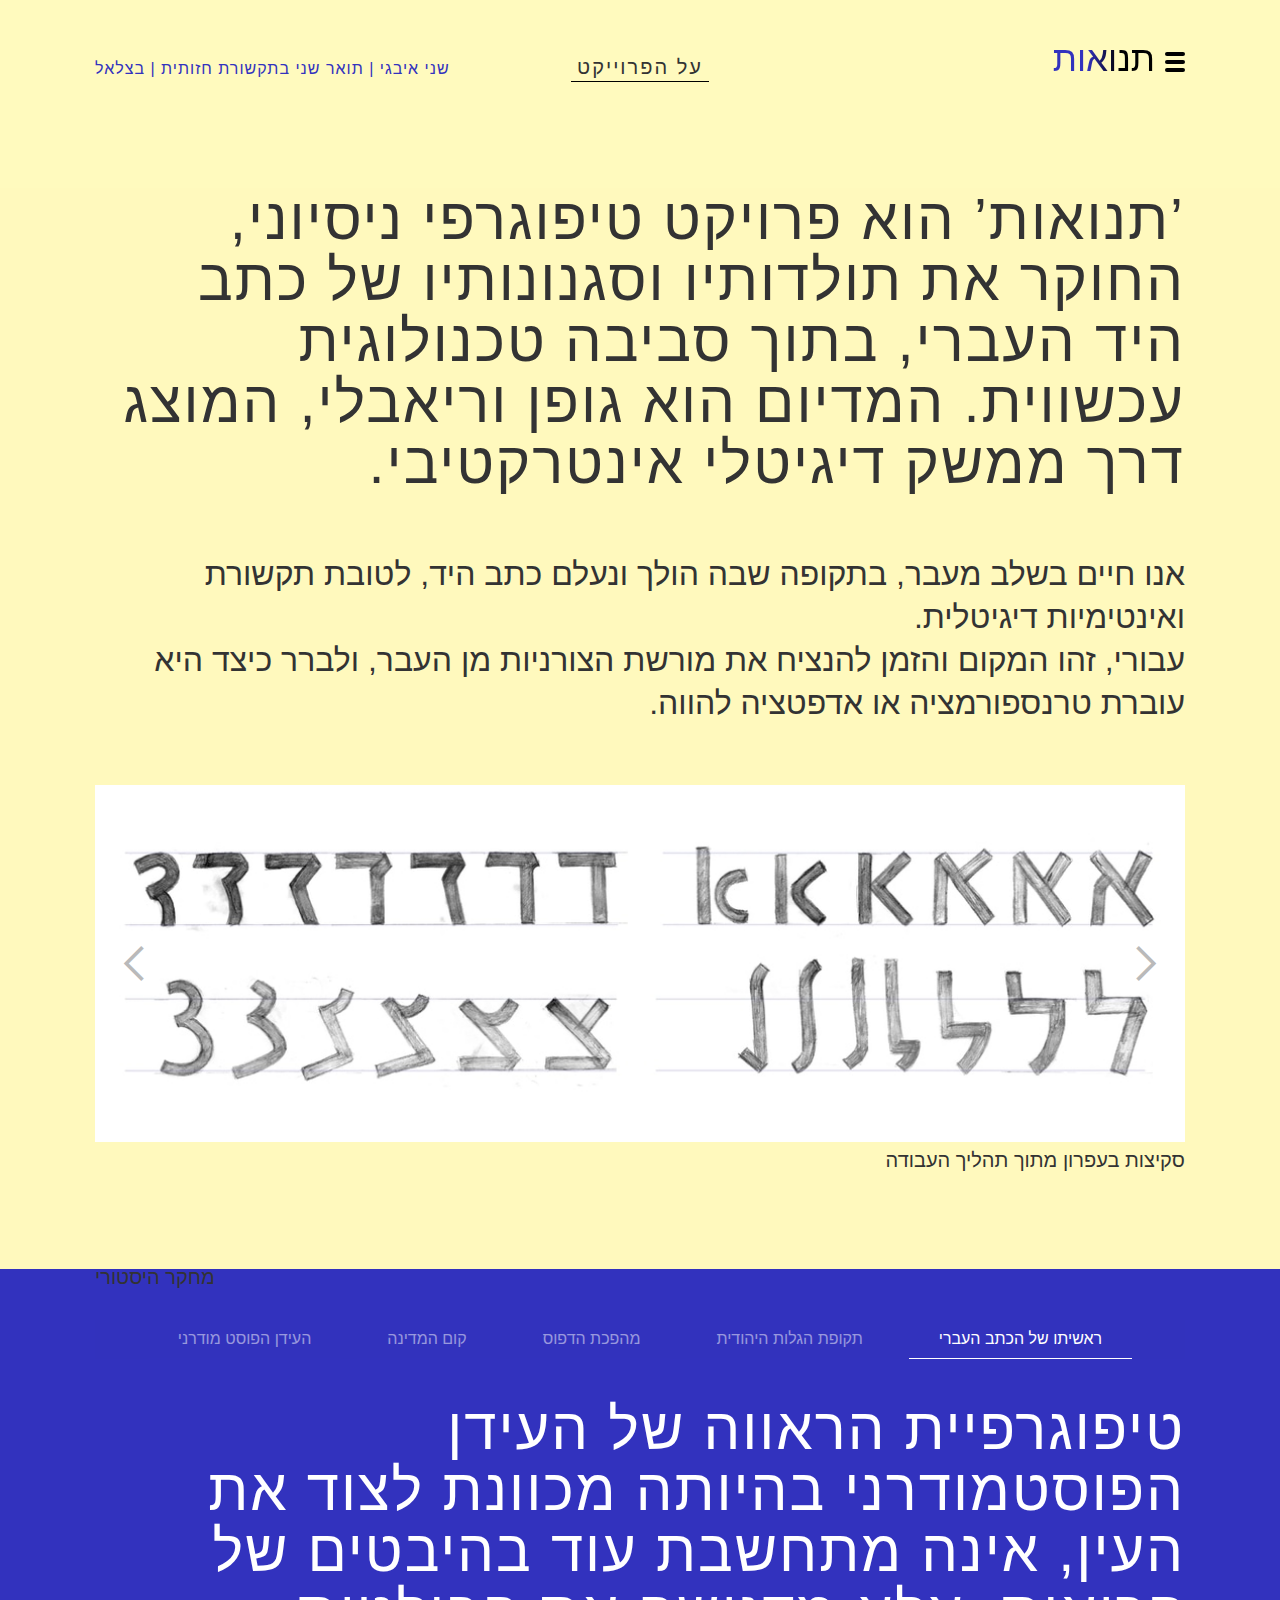
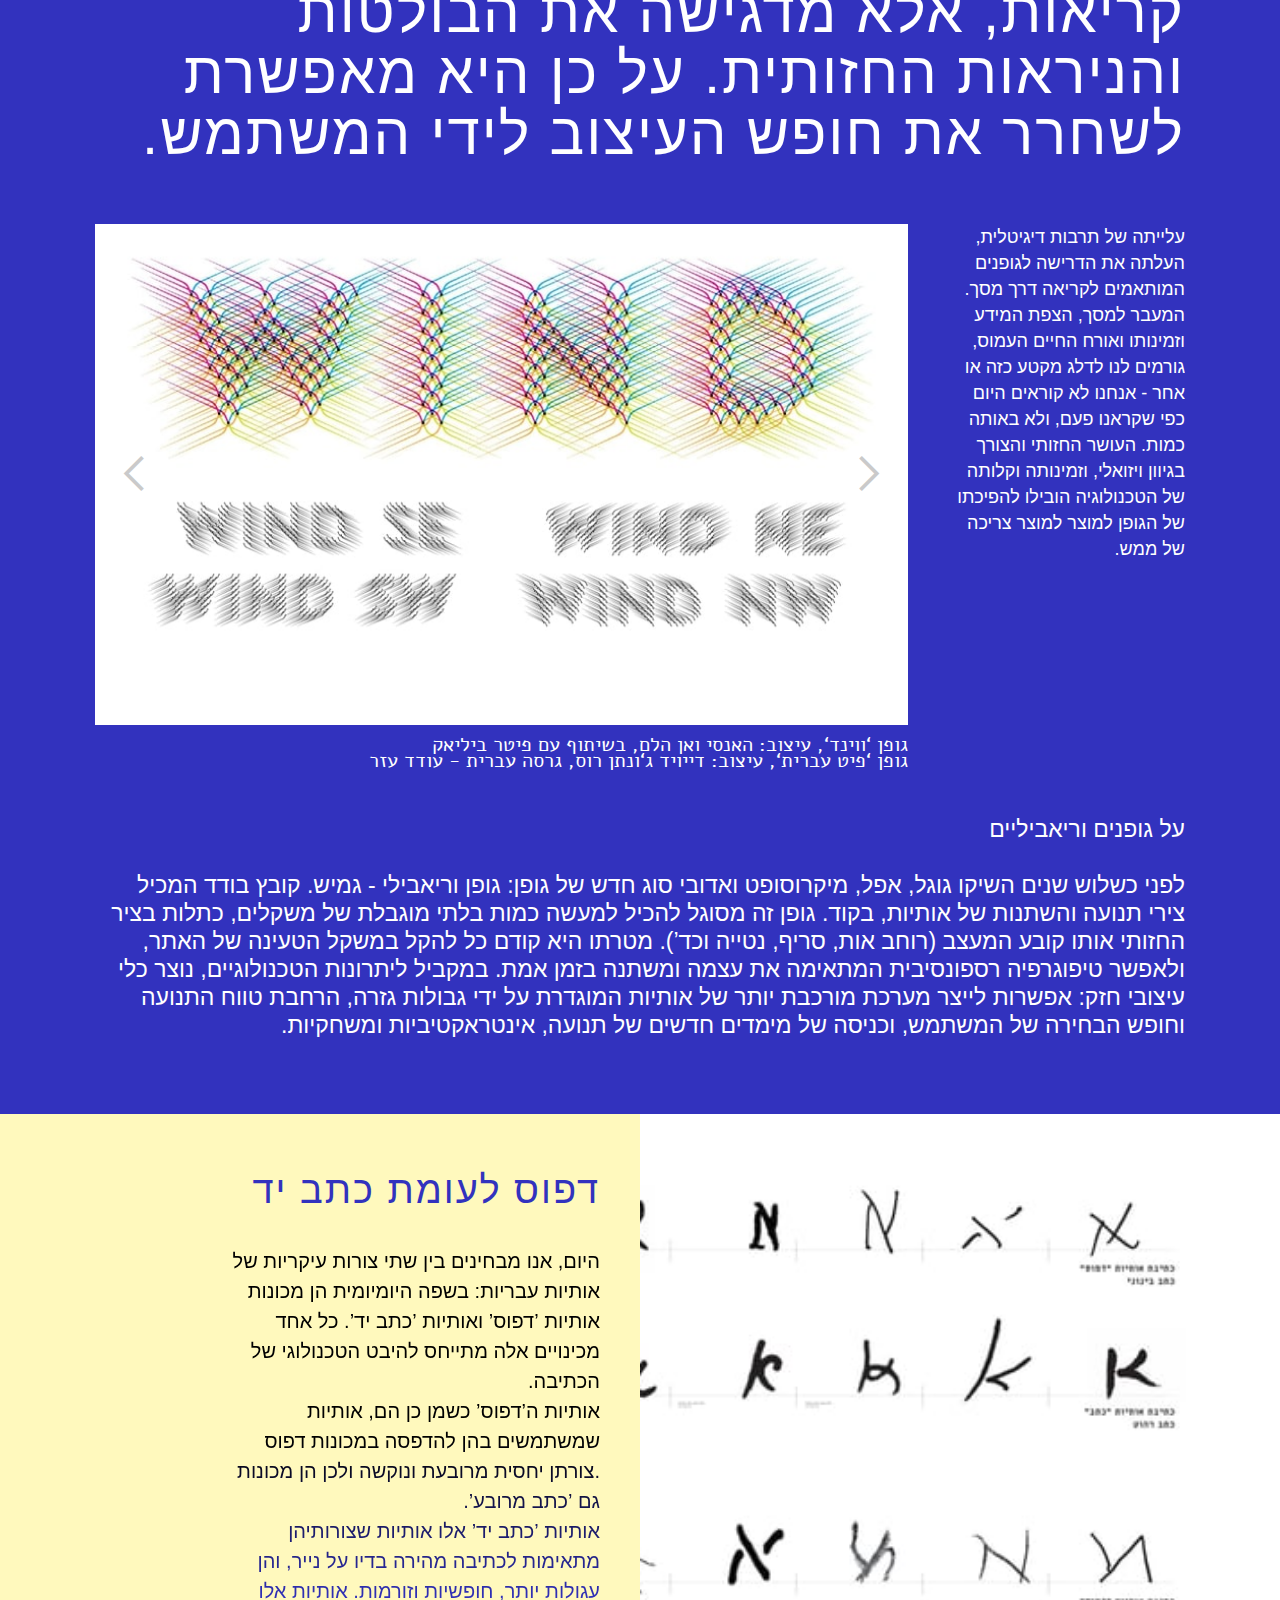
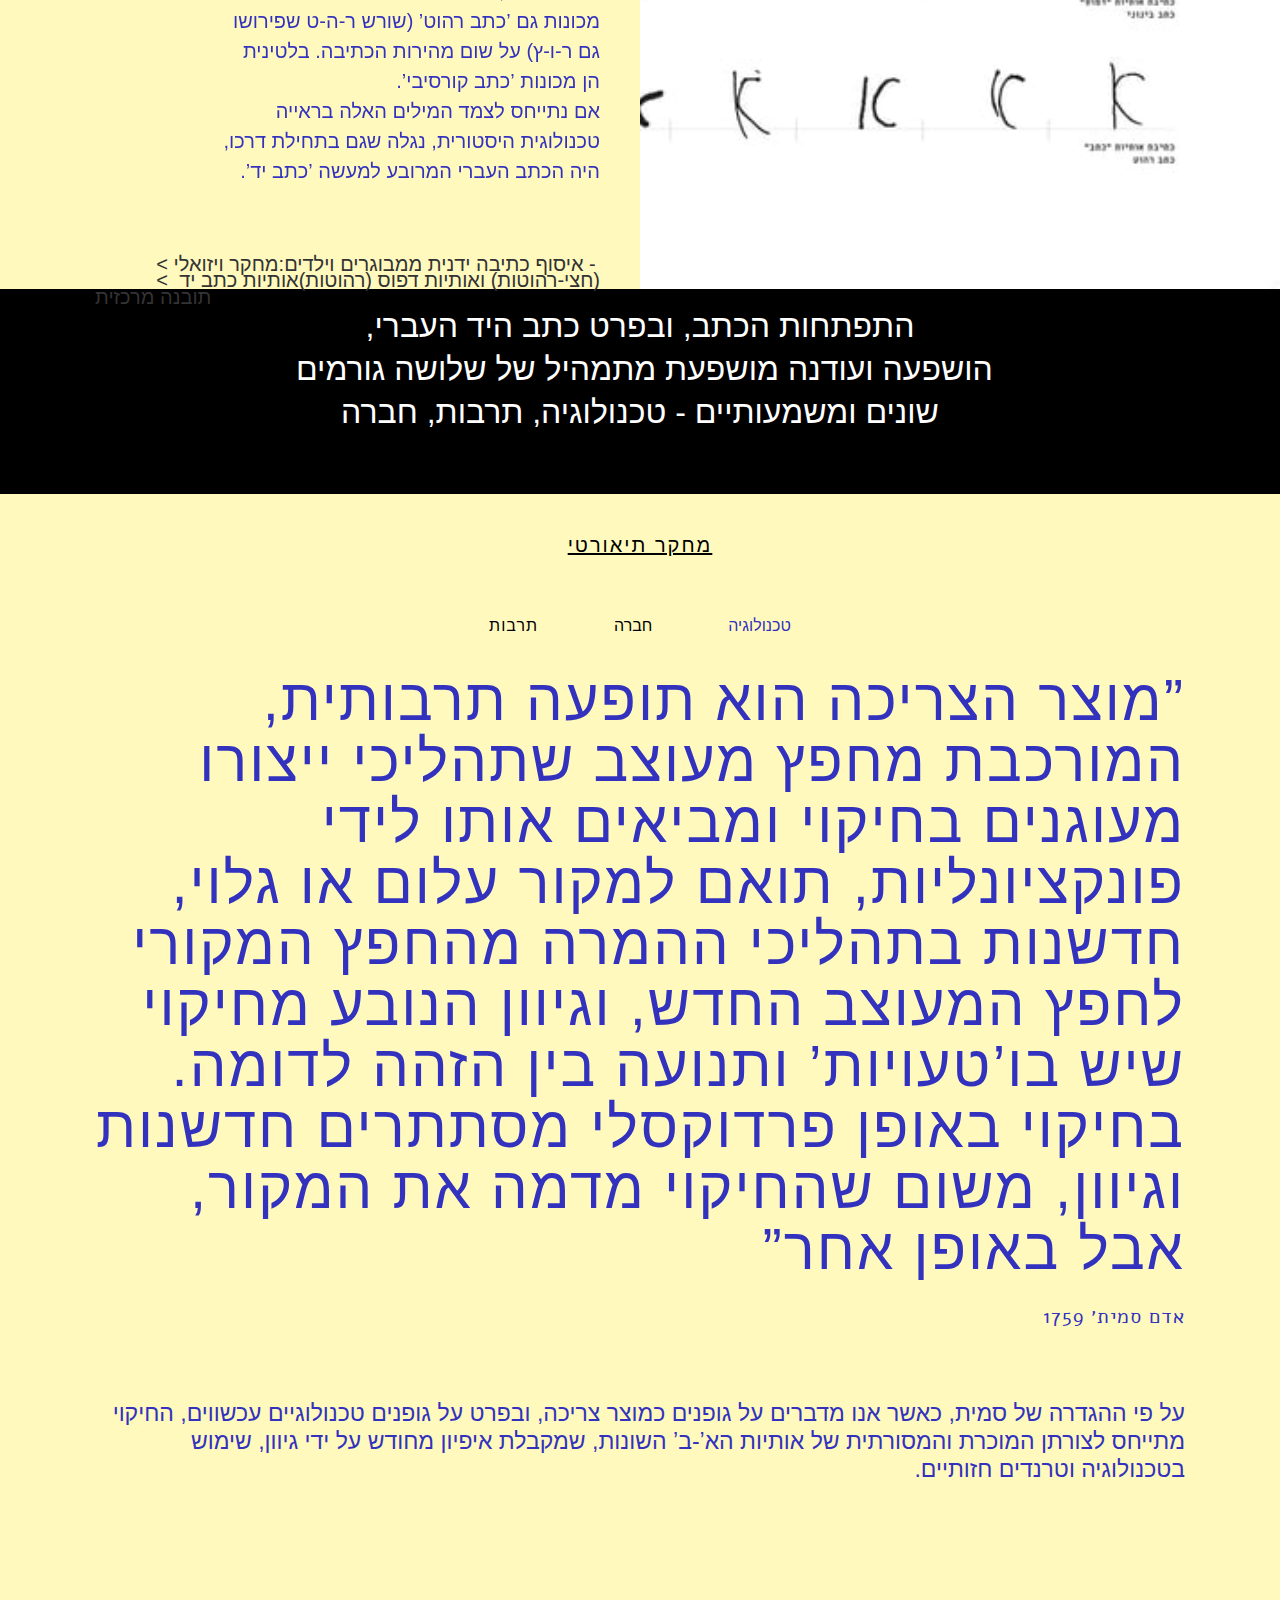
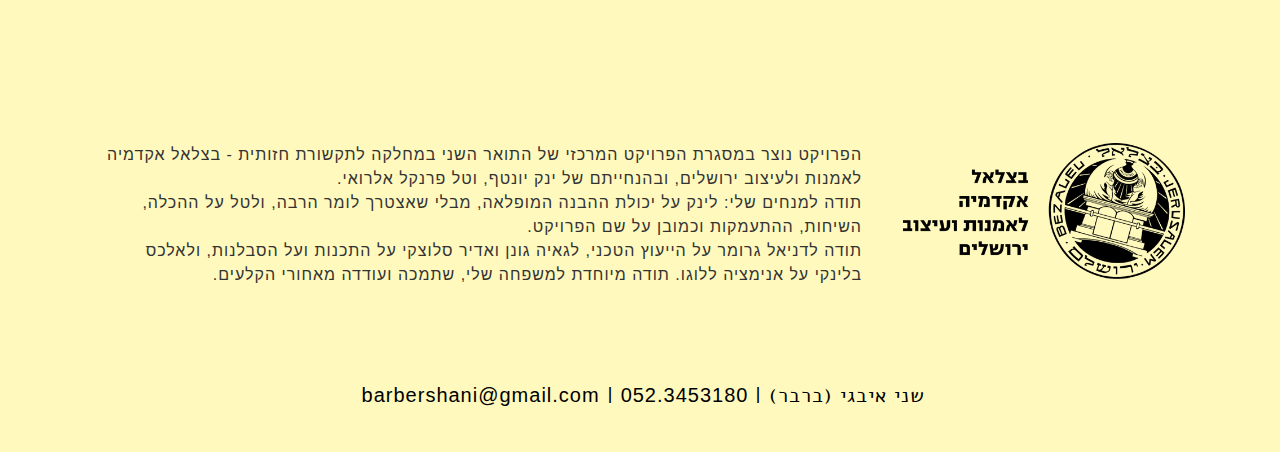
==== commit 664ba7c0: "image fix in about page" ====
--- a/about.html
+++ b/about.html
@@ -6,17 +6,27 @@
   <meta charset="utf-8">
   <title>תנואות</title>
   <meta content="width=device-width, initial-scale=1" name="viewport">
+  <meta http-equiv="refresh" content="300">
   <meta content="Webflow" name="generator">
   <link href="assets/css/normalize.css" rel="stylesheet" type="text/css">
   <link href="assets/css/webflow.css" rel="stylesheet" type="text/css">
+  <link href="assets/css/shanis-amazing-project.webflow.css" rel="stylesheet" type="text/css">
   <link href="assets/css/styles.css" rel="stylesheet" type="text/css">
-  <link href="assets/css/shanis-amazing-project.webflow.css" rel="stylesheet" type="text/css">
   <!-- [if lt IE 9]><script src="https://cdnjs.cloudflare.com/ajax/libs/html5shiv/3.7.3/html5shiv.min.js" type="text/javascript"></script><![endif] -->
   <script type="text/javascript">!function(o,c){var n=c.documentElement,t=" w-mod-";n.className+=t+"js",("ontouchstart"in o||o.DocumentTouch&&c instanceof DocumentTouch)&&(n.className+=t+"touch")}(window,document);</script>
+  <style>
+    * {
+      direction: ltr;
+    }
+
+    header * {
+      direction: rtl;
+    }
+  </style>
 </head>
-<body>
-  <header>
-    <div class="container">
+<body class="about-page">
+  <header style="direction: rtl;">
+    <div class="container desktop">
       <nav class="third">
         <div class="ham-wrapper">
           <button class="hamburger-btn">
@@ -34,7 +44,7 @@
         </div>
         <ul>
           <a href="">
-            <li>
+            <li class="active">
               על הפרוייקט
             </li>
           </a>
@@ -44,7 +54,7 @@
             </li>
           </a>
           <a href="free.html">
-            <li class="active">
+            <li>
               הקלדה חופשית
             </li>
           </a>
@@ -52,18 +62,51 @@
       </nav>
       <div class="page-title-wrapper  third">
         <h2 class="small page-title">
-          הקלדה חופשית
+          על הפרוייקט
         </h2>
       </div>
       <h3 class="info blue third">
         שני איבגי | תואר שני בתקשורת חזותית | בצלאל
       </h3>
     </div>
+    <div class="container mobile">
+      <nav>
+        <button class="hamburger-btn">
+          <div class="menu">
+            <div class="bar"></div>
+            <div class="bar"></div>
+            <div class="bar"> </div>
+          </div>
+          <!-- <img src="assets/imgs/hamburger.svg" alt="menu button"> -->
+        </button>
+        <ul>
+          <a href="about.html">
+            <li>
+              על הפרוייקט
+            </li>
+          </a>
+          <a href="" class="inactive">
+            <li>
+              האותיות
+            </li>
+          </a>
+          <a href="" class="inactive">
+            <li>
+              הקלדה חופשית
+            </li>
+          </a>
+        </ul>
+      </nav>
+    </div>
   </header>
   <div class="section">
     <div class="container-3 w-container">
-      <h1 class="heading">‘תנואות‘‭ ‬הוא‭ ‬פרויקט‭ ‬טיפוגרפי‭ ‬ניסיוני‭, ‬החוקר‭ ‬את‭ ‬תולדותיו‭ ‬וסגנונותיו‭ ‬של‭ ‬כתב‭ ‬היד‭ ‬העברי‭ ,‬בתוך‭ ‬סביבה‭ ‬טכנולוגית‭ ‬עכשווית. המדיום‭ ‬הוא‭ ‬גופן‭ ‬וריאבלי‭, ‬המוצג‭ ‬דרך‭ ‬ממשק‭ ‬דיגיטלי‭ ‬אינטרקטיבי‭.‬</h1>
-      <p class="paragraph">אנו‭ ‬חיים‭ ‬בשלב‭ ‬מעבר,‭ ‬בתקופה‭ ‬שבה‭ ‬הולך‭ ‬ונעלם‭ ‬כתב‭ ‬היד, לטובת‭ ‬תקשורת‭ ‬ואינטימיות‭ ‬דיגיטלית. ‬עבורי‭ ,‬זהו‭ ‬המקום‭ ‬והזמן‭ ‬להנציח‭ ‬את‭ ‬מורשת‭ ‬הצורניות‭ ‬מן‭ ‬העבר, ולברר‭ ‬כיצד‭ ‬היא‭ ‬עוברת‭ ‬טרנספורמציה‭ ‬או‭ ‬אדפטציה‭ ‬להווה‭.‬</p>
+      <h1 class="heading">
+        ’תנואות’‭ ‬הוא‭ ‬פרויקט‭ ‬טיפוגרפי‭ ‬ניסיוני, ‬החוקר‭ ‬את‭ ‬תולדותיו‭ ‬וסגנונותיו‭ ‬של‭ ‬כתב‭ ‬היד‭ ‬העברי, בתוך‭ ‬סביבה‭ ‬טכנולוגית‭ ‬עכשווית. המדיום‭ ‬הוא‭ ‬גופן‭ ‬וריאבלי, ‬המוצג‭ ‬דרך‭ ‬ממשק‭ ‬דיגיטלי‭ ‬אינטרקטיבי‭.‬
+      </h1>
+      <p class="paragraph">
+        אנו‭ ‬חיים‭ ‬בשלב‭ ‬מעבר,‭ ‬בתקופה‭ ‬שבה‭ ‬הולך‭ ‬ונעלם‭ ‬כתב‭ ‬היד, לטובת‭ ‬תקשורת‭ ‬ואינטימיות‭ ‬דיגיטלית.<br> ‬עבורי‭ ,‬זהו‭ ‬המקום‭ ‬והזמן‭ ‬להנציח‭ ‬את‭ ‬מורשת‭ ‬הצורניות‭ ‬מן‭ ‬העבר, ולברר‭ ‬כיצד‭ ‬היא‭ ‬עוברת‭ ‬טרנספורמציה‭ ‬או‭ ‬אדפטציה‭ ‬להווה‭.‬
+      </p>
       <div data-animation="slide" data-duration="500" data-infinite="1" class="slider w-slider">
         <div class="w-slider-mask">
           <div class="w-slide"><img src="assets/images/sketches_banner_1.jpg" srcset="assets/images/sketches_banner_1-p-500.jpeg 500w, assets/images/sketches_banner_1-p-800.jpeg 800w, assets/images/sketches_banner_1-p-1080.jpeg 1080w, assets/images/sketches_banner_1.jpg 1220w" sizes="(max-width: 767px) 100vw, (max-width: 991px) 728px, 940px" alt=""></div>
@@ -84,36 +127,36 @@
   </div>
   <div class="section-2">
     <div class="container w-container">
-      <p class="paragraph-5">מחקר היסטורי</p>
+      <p class="paragraph-27">מחקר היסטורי</p>
       <div data-duration-in="300" data-duration-out="100" data-easing="ease-in" class="tabs w-tabs">
         <div class="tabs-menu w-tab-menu">
           <a data-w-tab="Tab 5" class="inactive-tab w-inline-block w-tab-link w--current">
-            <div>ראשיתו של הכתב העברי</div>
+            <div class="text-block-10">ראשיתו של הכתב העברי</div>
           </a>
           <a data-w-tab="Tab 4" class="inactive-tab w-inline-block w-tab-link">
-            <div>תקופת הגלות היהודית</div>
+            <div class="text-block-11">תקופת הגלות היהודית</div>
           </a>
           <a data-w-tab="Tab 3" class="inactive-tab w-inline-block w-tab-link">
-            <div>מהפכת הדפוס</div>
+            <div class="text-block-12">מהפכת הדפוס</div>
           </a>
           <a data-w-tab="Tab 2" class="inactive-tab w-inline-block w-tab-link">
-            <div>קום המדינה</div>
+            <div class="text-block-13">קום המדינה</div>
           </a>
           <a data-w-tab="Tab 1" class="inactive-tab w-inline-block w-tab-link">
-            <div>העידן הפוסט מודרני</div>
+            <div class="text-block-14">העידן הפוסט מודרני</div>
           </a>
         </div>
         <div class="tabs-content w-tab-content">
-          <div data-w-tab="Tab 5" class="tab-pane-tab-5 w-tab-pane w--tab-active">
+          <div data-w-tab="Tab 5" class="tab-pane-tab-5 w-tab-pane">
             <h1 class="heading-2">האותיות‭ ‬העבריות‭ ‬המרובעות‭ ‬שאנו‭ ‬קוראים‭ ‬וכותבים‭ ‬היום‭ ‬הן‭ ‬למעשה‭ ‬התגלגלותה‭ ‬של‭ ‬כתיבה‭ ‬רהוטה‭.</h1>
             <div class="columns-5 w-row">
-              <div class="w-col w-col-8">
+              <div class="column-10 w-col w-col-8 w-col-stack w-col-tiny-tiny-stack">
                 <div data-animation="slide" data-duration="500" data-infinite="1" class="slider-6 w-slider">
                   <div class="w-slider-mask">
-                    <div class="w-slide"><img src="assets/images/history_1.jpg" width="621" srcset="assets/images/history_1-p-500.jpeg 500w, assets/images/history_1.jpg 696w" sizes="(max-width: 479px) 100vw, 621px" alt="" class="image-3"></div>
-                    <div class="w-slide"><img src="assets/images/history_2.jpg" srcset="assets/images/history_2-p-500.jpeg 500w, assets/images/history_2.jpg 696w" sizes="(max-width: 696px) 100vw, (max-width: 767px) 696px, (max-width: 991px) 478.65625px, 619.984375px" alt=""></div>
-                    <div class="w-slide"><img src="assets/images/history_3.jpg" srcset="assets/images/history_3-p-500.jpeg 500w, assets/images/history_3.jpg 696w" sizes="(max-width: 696px) 100vw, (max-width: 767px) 696px, (max-width: 991px) 478.65625px, 619.984375px" alt=""></div>
-                    <div class="w-slide"><img src="assets/images/history_4.jpg" srcset="assets/images/history_4-p-500.jpeg 500w, assets/images/history_4.jpg 696w" sizes="(max-width: 696px) 100vw, (max-width: 767px) 696px, (max-width: 991px) 478.65625px, 619.984375px" alt=""></div>
+                    <div class="w-slide"><img src="assets/images/history_1.jpg" width="621" srcset="assets/images/history_1-p-500.jpeg 500w, assets/images/history_1.jpg 696w" sizes="(max-width: 767px) 100vw, 621px" alt="" class="image-3"></div>
+                    <div class="w-slide"><img src="assets/images/history_2.jpg" srcset="assets/images/history_2-p-500.jpeg 500w, assets/images/history_2.jpg 696w" sizes="(max-width: 696px) 100vw, (max-width: 767px) 696px, (max-width: 991px) 624px, 619.984375px" alt=""></div>
+                    <div class="w-slide"><img src="assets/images/history_3.jpg" srcset="assets/images/history_3-p-500.jpeg 500w, assets/images/history_3.jpg 696w" sizes="(max-width: 696px) 100vw, (max-width: 767px) 696px, (max-width: 991px) 624px, 619.984375px" alt=""></div>
+                    <div class="w-slide"><img src="assets/images/history_4.jpg" srcset="assets/images/history_4-p-500.jpeg 500w, assets/images/history_4.jpg 696w" sizes="(max-width: 696px) 100vw, (max-width: 767px) 696px, (max-width: 991px) 624px, 619.984375px" alt=""></div>
                   </div>
                   <div class="w-slider-arrow-left">
                     <div class="icon-4 w-icon-slider-left"></div>
@@ -125,8 +168,8 @@
                 </div>
                 <p class="paragraph-18">מתוך תהליך המחקר על הפונט: ״כתב אמנותי עברי״, רוטשילד ליפמן, 1955.</p>
               </div>
-              <div class="w-col w-col-4">
-                <p class="paragraph-2">הכתב‭ ‬הקאפיטלי‭ ‬של‭ ‬הרומאים‭ ,‬הוא‭ ‬הכתב‭ ‬המחושב‭ ‬של‭ ‬עובדי‭ ‬אבן‭ ‬מומחים, ‬שהביאו‭ ‬לתמצות‭ ‬הסימן‭ ‬בשל‭ ‬העבודה‭ ‬המדויקת‭ ‬והקשה‭ ‬של‭ ‬האיזמל‭ ‬והפטיש, ‬והחישובים‭ ‬הזעירים‭ ‬של‭ ‬הסתת, ‬בעוד‭ ‬שהאותיות‭ ‬העבריות‭ ‬שאנו‭ ‬מכירים‭ ‬היום, ‬הן‭ ‬לא‭ ‬תמצות‭ - ‬אלא‭ ‬הרחבתו‭ ‬של‭ ‬אותו‭ ‬סימן‭ ‬היסטורי‭ ‬לכדי‭ ‬קווי‭ ‬עזר‭ ‬ששימשו‭ ‬את‭ ‬הכתיבה‭ ‬הרהוטה‭ ‬של‭ ‬סופרים‭ ‬מהירים‭ ‬בדיו‭ ‬על‭ ‬גבי‭ ‬חרס‭ ‬או‭ ‬קלף‭.‬</p>
+              <div class="column-13 w-col w-col-4 w-col-stack w-col-tiny-tiny-stack">
+                <p class="paragraph-2">הכתב‭ ‬הקאפיטלי‭ ‬של‭ ‬הרומאים‭ ,‬הוא‭ ‬הכתב‭ ‬המחושב‭ ‬של‭ ‬עובדי‭ ‬אבן‭ ‬מומחים, ‬שהביאו‭ ‬לתמצות‭ ‬הסימן‭ ‬בשל‭ ‬העבודה‭ ‬המדויקת‭ ‬והקשה‭ ‬של‭ ‬האיזמל‭ ‬והפטיש, ‬והחישובים‭ ‬הזעירים‭ ‬של‭ ‬הסתת, ‬בעוד‭ ‬שהאותיות‭ ‬העבריות‭ ‬שאנו‭ ‬מכירים‭ ‬היום, ‬הן‭ ‬לא‭ ‬תמצות -‬ אלא‭ ‬הרחבתו‭ ‬של‭ ‬אותו‭ ‬סימן‭ ‬היסטורי‭ ‬לכדי‭ ‬קווי‭ ‬עזר‭ ‬ששימשו‭ ‬את‭ ‬הכתיבה‭ ‬הרהוטה‭ ‬של‭ ‬סופרים‭ ‬מהירים‭ ‬בדיו‭ ‬על‭ ‬גבי‭ ‬חרס‭ ‬או‭ ‬קלף‭.‬</p>
                 <p class="paragraph-3">(משה שפיצר, 1989)</p>
               </div>
             </div>
@@ -135,13 +178,13 @@
           <div data-w-tab="Tab 4" class="tab-pane-tab-4 w-tab-pane">
             <h1 class="heading-2">כתב‭ ‬ספרדי‭ ‬וכתב‭ ‬אשכנזי‭ ‬היו‭ ‬מבין‭ ‬הסגנונות‭ ‬הייחודיים‭ ‬של‭ ‬הכתב‭ ‬העברי‭ ‬אשר‭ ‬התפתחו‭ ‬בארצות‭ ‬הגולה‭.‬</h1>
             <div class="columns-3 w-row">
-              <div class="column-4 w-col w-col-9">
+              <div class="column-4 w-col w-col-9 w-col-stack">
                 <div data-animation="slide" data-duration="500" data-infinite="1" class="slider-3 w-slider">
                   <div class="w-slider-mask">
-                    <div class="w-slide"><img src="assets/images/ashkenazi_sfaradi_1.jpg" srcset="assets/images/ashkenazi_sfaradi_1-p-500.jpeg 500w, assets/images/ashkenazi_sfaradi_1.jpg 787w" sizes="(max-width: 479px) 100vw, (max-width: 767px) 728px, (max-width: 991px) 561px, 720px" alt=""></div>
-                    <div class="w-slide"><img src="assets/images/ashkenazi_sfaradi_2.jpg" srcset="assets/images/ashkenazi_sfaradi_2-p-500.jpeg 500w, assets/images/ashkenazi_sfaradi_2.jpg 787w" sizes="(max-width: 479px) 100vw, (max-width: 767px) 728px, (max-width: 991px) 561px, 720px" alt=""></div>
-                    <div class="w-slide"><img src="assets/images/ashkenazi_sfaradi_3.jpg" srcset="assets/images/ashkenazi_sfaradi_3-p-500.jpeg 500w, assets/images/ashkenazi_sfaradi_3.jpg 787w" sizes="(max-width: 479px) 100vw, (max-width: 767px) 728px, (max-width: 991px) 561px, 720px" alt=""></div>
-                    <div class="w-slide"><img src="assets/images/ashkenazi_sfaradi_4.jpg" srcset="assets/images/ashkenazi_sfaradi_4-p-500.jpeg 500w, assets/images/ashkenazi_sfaradi_4.jpg 787w" sizes="(max-width: 479px) 100vw, (max-width: 767px) 728px, (max-width: 991px) 561px, 720px" alt=""></div>
+                    <div class="w-slide"><img src="assets/images/ashkenazi_sfaradi_1.jpg" srcset="assets/images/ashkenazi_sfaradi_1-p-500.jpeg 500w, assets/images/ashkenazi_sfaradi_1.jpg 787w" sizes="(max-width: 767px) 100vw, (max-width: 991px) 688px, 720px" alt=""></div>
+                    <div class="w-slide"><img src="assets/images/ashkenazi_sfaradi_2.jpg" srcset="assets/images/ashkenazi_sfaradi_2-p-500.jpeg 500w, assets/images/ashkenazi_sfaradi_2.jpg 787w" sizes="(max-width: 767px) 100vw, (max-width: 991px) 688px, 720px" alt=""></div>
+                    <div class="w-slide"><img src="assets/images/ashkenazi_sfaradi_3.jpg" srcset="assets/images/ashkenazi_sfaradi_3-p-500.jpeg 500w, assets/images/ashkenazi_sfaradi_3.jpg 787w" sizes="(max-width: 767px) 100vw, (max-width: 991px) 688px, 720px" alt=""></div>
+                    <div class="w-slide"><img src="assets/images/ashkenazi_sfaradi_4.jpg" srcset="assets/images/ashkenazi_sfaradi_4-p-500.jpeg 500w, assets/images/ashkenazi_sfaradi_4.jpg 787w" sizes="(max-width: 767px) 100vw, (max-width: 991px) 688px, 720px" alt=""></div>
                   </div>
                   <div class="w-slider-arrow-left">
                     <div class="icon-6 w-icon-slider-left"></div>
@@ -152,20 +195,20 @@
                   <div class="w-slider-nav w-slider-nav-invert w-round"></div>
                 </div>
               </div>
-              <div class="column-5 w-col w-col-3">
-                <p class="paragraph-10">כל‭ ‬סגנון‭ ‬שכזה‭ ‬התפלג‭ ‬לשלושה‭ ‬זרמים‭ ‬עיקריים‭:‬<br>‍<br>כתב‭ ‬ספר‭ - ‬כתב‭ ‬יד‭ ‬מפואר, ‬קפדני, ‬ומדויק, ‬ששימש‭ ‬בעיקרו‭ ‬לכתיבת‭ ‬דברי‭ ‬קודש‭ ‬והוא‭ ‬<br>הבסיס‭ ‬לאותיות‭ ‬ה‘דפוס‘‭ ‬של‭ ‬ימינו‭.‬<br>‍<br>כתב‭ ‬רבני‭ - ‬כתב‭ ‬ביניים, ‬עגול‭ ‬יותר, ‬מה‭ ‬שנקרא‭ ‬חצי‭ ‬רהוט, ‬ששימש‭ ‬לפרשנות‭ ‬של‭ ‬דברי‭ ‬קודש‭ ‬ועמד‭ ‬לצידן.<br>‍<br>כתב‭ ‬רהוט‭ - ‬כתב‭ ‬יומיומי‭ ‬חופשי‭ ‬וזורם, ‬ששימש‭ ‬לפיוטים, ‬כתבים‭ ‬אישיים‭ ‬וכדומה, ‬והוא‭ ‬מזכיר‭ ‬בסגנונות‭ ‬מסוימים‭ ‬את‭ ‬מה‭ ‬שאנו‭ ‬מכנים‭ ‬‘כתב‭ ‬היד‘‭ ‬היום.‬</p>
-              </div>
-            </div>
-            <p class="paragraph-11">‘כתב‭ ‬היד‮‘‬‭ ‬העברי‭ ‬של‭ ‬ימינו, ‬מתבסס‭ ‬על‭ ‬צורת‭ ‬הכתיבה‭ ‬הרהוטה‭ ‬האשכנזית. ‬</p>
+              <div class="column-5 w-col w-col-3 w-col-stack">
+                <p class="paragraph-10">כל‭ ‬סגנון‭ ‬שכזה‭ ‬התפלג‭ ‬לשלושה‭ ‬זרמים‭ ‬עיקריים‭:‬<br>‍<br><strong>כתב‭ ‬ספר</strong>‭ - ‬<br>כתב‭ ‬יד‭ ‬מפואר, ‬קפדני, ‬ומדויק, ‬ששימש‭ ‬בעיקרו‭ ‬לכתיבת‭ ‬דברי‭ ‬קודש‭ ‬והוא הבסיס‭ ‬לאותיות‭ ‬ה’דפוס’‭ ‬של‭ ‬ימינו‭.‬<br>‍<br><strong>כתב‭ ‬רבני‭</strong> - <br>‬כתב‭ ‬ביניים, ‬עגול‭ ‬יותר, ‬מה‭ ‬שנקרא‭ ‬חצי‭ ‬רהוט, ‬ששימש‭ ‬לפרשנות‭ ‬של‭ ‬דברי‭ ‬קודש‭ ‬ועמד‭ ‬לצידן.<br>‍<br><strong>כתב‭ ‬רהוט</strong>‭ - ‬<br>כתב‭ ‬יומיומי‭ ‬חופשי‭ ‬וזורם, ‬ששימש‭ ‬לפיוטים, ‬כתבים‭ ‬אישיים‭ ‬וכדומה, ‬והוא‭ ‬מזכיר‭ ‬בסגנונות‭ ‬מסוימים‭ ‬את‭ ‬מה‭ ‬שאנו‭ ‬מכנים ’כתב היד’ היום.‬</p>
+              </div>
+            </div>
+            <p class="paragraph-11">’כתב‭ ‬היד’‭ ‬העברי‭ ‬של‭ ‬ימינו, ‬מתבסס‭ ‬על‭ ‬צורת‭ ‬הכתיבה‭ ‬הרהוטה‭ ‬האשכנזית. ‬</p>
           </div>
           <div data-w-tab="Tab 3" class="w-tab-pane">
-            <h1 class="heading-2">מאותה‭ ‬עת‭ ‬ואילך, ‬הלכו‭ ‬והתרחקו‭ ‬זה‭ ‬מזה‭ ‬צורותיו‭ ‬של‭ ‬הכתב‭ ‬הייצוגי‭ ‬(׳דפוס‘)‬‭ ‬מצורתן‭ ‬של‭ ‬האותיות‭ ‬הרהוטות (‬‘כתב‭ ‬יד‘).</h1>
+            <h1 class="heading-2">מאותה‭ ‬עת‭ ‬ואילך, ‬הלכו‭ ‬והתרחקו‭ ‬זה‭ ‬מזה‭ ‬צורותיו‭ ‬של‭ ‬הכתב‭ ‬הייצוגי‭ ‬(’דפוס’)‬‭ ‬מצורתן‭ ‬של‭ ‬האותיות‭ ‬הרהוטות (‬’כתב‭ ‬יד’).</h1>
             <div class="columns-4 w-row">
-              <div class="column-7 w-col w-col-9">
+              <div class="column-7 w-col w-col-9 w-col-medium-9">
                 <div data-animation="slide" data-duration="500" data-infinite="1" class="slider-5 w-slider">
                   <div class="w-slider-mask">
-                    <div class="w-slide"><img src="assets/images/Dfus_1.jpg" srcset="assets/images/Dfus_1-p-500.jpeg 500w, assets/images/Dfus_1-p-800.jpeg 800w, assets/images/Dfus_1.jpg 932w" sizes="(max-width: 479px) 100vw, (max-width: 767px) 340.296875px, (max-width: 991px) 536px, 695px" alt=""></div>
-                    <div class="w-slide"><img src="assets/images/Dfus_2.jpg" srcset="assets/images/Dfus_2-p-500.jpeg 500w, assets/images/Dfus_2-p-800.jpeg 800w, assets/images/Dfus_2.jpg 932w" sizes="(max-width: 479px) 100vw, (max-width: 767px) 340.296875px, (max-width: 991px) 536px, 695px" alt=""></div>
+                    <div class="w-slide"><img src="assets/images/Dfus_1.jpg" srcset="assets/images/Dfus_1-p-500.jpeg 500w, assets/images/Dfus_1-p-800.jpeg 800w, assets/images/Dfus_1.jpg 932w" sizes="(max-width: 767px) 100vw, (max-width: 991px) 506px, 695px" alt=""></div>
+                    <div class="w-slide"><img src="assets/images/Dfus_2.jpg" srcset="assets/images/Dfus_2-p-500.jpeg 500w, assets/images/Dfus_2-p-800.jpeg 800w, assets/images/Dfus_2.jpg 932w" sizes="(max-width: 767px) 100vw, (max-width: 991px) 506px, 695px" alt=""></div>
                   </div>
                   <div class="w-slider-arrow-left">
                     <div class="icon-8 w-icon-slider-left"></div>
@@ -174,25 +217,25 @@
                     <div class="icon-7 w-icon-slider-right"></div>
                   </div>
                   <div class="w-slider-nav w-slider-nav-invert w-round"></div>
-                  <p class="paragraph-17">התפתחות‭ ‬הכתב‭ ‬המרובע‭ ‬בדפוס, ‬לעומת‭ ‬התפתחות‭ ‬טיפוסי‭ ‬אות‭ ‬רהוטה‭ ‬בדפוס</p>
-                </div>
-              </div>
-              <div class="column-8 w-col w-col-3">
-                <p class="paragraph-14">”כאן‭ ‬נתנקם‭ ‬אותו‭ ‬פילוג‭ ‬בין‭ ‬הכתב‭ ‬הריפריזנטאטיבי‭ ‬ובין‭ ‬הכתב‭ ‬הרהוט‭ ‬‭[‬של‭ ‬האות‭ ‬העברית‭]‬‭...‬לא‭ ‬נעשה‭ ‬מעולם‭ ‬אותו‭ ‬נסיון, ‬שהצליח‭ ‬כל‭ ‬כך‭ ‬בתקופה‭ ‬הקארולינגית‭ ‬בעיצוב‭ ‬דמותה‭ ‬של‭ ‬האות‭ ‬הרומאית‭:‬‭ ‬לאחות‭ ‬צורות‭ ‬כתב‭ ‬ריפריזנטאטיבי (‬קאפיטלי)‬‭ ‬עם‭ ‬הכתב‭ ‬הרהוט, ‬והתאמת‭ ‬אפיים‭ ‬של‭ ‬השניים”‭.‬</p>
-                <p class="paragraph-15">ד״ר שפיצר משה, <br>״על האותיות שלנו״, 1948</p>
+                </div>
+                <p class="paragraph-17">התפתחות‭ ‬הכתב‭ ‬המרובע‭ ‬בדפוס, ‬לעומת‭ ‬התפתחות‭ ‬טיפוסי‭ ‬אות‭ ‬רהוטה‭ ‬בדפוס</p>
+              </div>
+              <div class="column-8 w-col w-col-3 w-col-medium-3">
+                <p class="paragraph-14">”כאן‭ ‬נתנקם‭ ‬אותו‭ ‬פילוג‭ ‬בין‭ ‬הכתב‭ ‬הריפריזנטאטיבי‭ ‬ובין‭ ‬הכתב‭ ‬הרהוט‭ ‬‭)‬של‭ ‬האות‭ ‬העברית‭ (‬‭...‬לא‭ ‬נעשה‭ ‬מעולם‭ ‬אותו‭ ‬נסיון, ‬שהצליח‭ ‬כל‭ ‬כך‭ ‬בתקופה‭ ‬הקארולינגית‭ ‬בעיצוב‭ ‬דמותה‭ ‬של‭ ‬האות‭ ‬הרומאית:‬‭ ‬לאחות‭ ‬צורות‭ ‬כתב‭ ‬ריפריזנטאטיבי (‬קאפיטלי)‬‭ ‬עם‭ ‬הכתב‭ ‬הרהוט, ‬והתאמת‭ ‬אפיים‭ ‬של‭ ‬השניים”‭.‬</p>
+                <p class="paragraph-15">ד״ר שפיצר משה, ״על האותיות שלנו״, 1948</p>
               </div>
             </div>
             <p class="paragraph-16">הטכנולוגיה‭ ‬החדשה‭ ‬של‭ ‬גוטנברג, ‬לא‭ ‬רק‭ ‬שהסדירה‭ ‬את‭ ‬צורתן‭ ‬של‭ ‬האותיות‭ ‬הידניות‭ ‬למערכת‭ ‬מתכתית‭ ‬מובנית‭ ‬ואחידה, ‬אלא‭ ‬גם‭ ‬הובילה‭ ‬להפצה‭ ‬המונית‭ ‬של‭ ‬ידע‭ ‬ולמהפכה‭ ‬חברתית‭ ‬של‭ ‬ממש.</p>
           </div>
           <div data-w-tab="Tab 2" class="w-tab-pane">
-            <h1 class="heading-2">בנוף‭ ‬הישראלי‭ ,‬נמצא‭ ‬כי‭ ‬מרבית‭ ‬גופני‭ ‬‘כתב‭ ‬היד‘‭ ‬מחקים‭ ‬את‭ ‬הכתיבה‭ ‬הרהוטה‭ ‬המהירה‭ ,‬תוך‭ ‬כדי‭ ‬שהם‭ ‬מאופיינים‭ ‬במישמוע‭ ‬טכנולוגי‭ ‬ואחדות‭ ‬סדרתית‭.‬</h1>
+            <h1 class="heading-2">בנוף‭ ‬הישראלי, ‬נמצא‭ ‬כי‭ ‬מרבית‭ ‬גופני‭ ‬’כתב‭ ‬היד’ ‬מחקים‭ ‬את‭ ‬הכתיבה‭ ‬הרהוטה‭ ‬המהירה, ‬תוך‭ ‬כדי‭ ‬שהם‭ ‬מאופיינים‭ ‬במישמוע‭ ‬טכנולוגי‭ ‬ואחדות‭ ‬סדרתית‭.‬</h1>
             <div class="columns-2 w-row">
-              <div class="column-3 w-col w-col-8">
+              <div class="column-3 w-col w-col-8 w-col-stack">
                 <div data-animation="slide" data-duration="500" data-infinite="1" class="slider-4 w-slider">
                   <div class="w-slider-mask">
-                    <div class="w-slide"><img src="assets/images/israeli_1.jpg" srcset="assets/images/israeli_1-p-500.jpeg 500w, assets/images/israeli_1-p-800.jpeg 800w, assets/images/israeli_1.jpg 835w" sizes="(max-width: 479px) 100vw, (max-width: 767px) 346.234375px, (max-width: 991px) 488.65625px, 629.984375px" alt=""></div>
-                    <div class="w-slide"><img src="assets/images/israeli_2.jpg" srcset="assets/images/israeli_2-p-800.jpeg 800w, assets/images/israeli_2.jpg 835w" sizes="(max-width: 479px) 100vw, (max-width: 767px) 346.234375px, (max-width: 991px) 488.65625px, 629.984375px" alt=""></div>
-                    <div class="w-slide"><img src="assets/images/israeli_3.jpg" srcset="assets/images/israeli_3-p-800.jpeg 800w, assets/images/israeli_3.jpg 835w" sizes="(max-width: 479px) 100vw, (max-width: 767px) 346.234375px, (max-width: 991px) 488.65625px, 629.984375px" alt=""></div>
+                    <div class="w-slide"><img src="assets/images/israeli_1.jpg" srcset="assets/images/israeli_1-p-500.jpeg 500w, assets/images/israeli_1-p-800.jpeg 800w, assets/images/israeli_1.jpg 835w" sizes="(max-width: 767px) 100vw, (max-width: 991px) 688px, 629.984375px" alt=""></div>
+                    <div class="w-slide"><img src="assets/images/israeli_2.jpg" srcset="assets/images/israeli_2-p-800.jpeg 800w, assets/images/israeli_2.jpg 835w" sizes="(max-width: 767px) 100vw, (max-width: 991px) 688px, 629.984375px" alt=""></div>
+                    <div class="w-slide"><img src="assets/images/israeli_3.jpg" srcset="assets/images/israeli_3-p-500.jpeg 500w, assets/images/israeli_3-p-800.jpeg 800w, assets/images/israeli_3.jpg 835w" sizes="(max-width: 767px) 100vw, (max-width: 991px) 688px, 629.984375px" alt=""></div>
                   </div>
                   <div class="w-slider-arrow-left">
                     <div class="w-icon-slider-left"></div>
@@ -203,21 +246,21 @@
                   <div class="w-slider-nav w-round"></div>
                 </div>
               </div>
-              <div class="column-9 w-col w-col-4">
-                <p class="paragraph-10">איסוף‭ ‬והתבוננות‭ ‬בגופני‭ ‬‘כתב‭ ‬יד‘‭ ‬ישראלי‭ ‬לאורך‭ ‬השנים, ‬הצביעו‭ ‬על‭ ‬מאפיינים‭ ‬עיצוביים‭ ‬משותפים:‭ ‬סגנון‭ ‬חופשי‭ ‬יותר‭ ,‬נטוי, ‬קונטרסטי, ‬מתיילד‭ - ‬מה‭ ‬שמזכיר‭ ‬למעשה‭ ‬את‭ ‬הסקריפט‭ ‬הלטיני. ‬הגופנים‭ ‬מנסים‭ ‬כביכול‭ ‬להתחקות‭ ‬אחר‭ ‬צורת‭ ‬הכתיבה‭ ‬הידנית‭ ‬הזורמת, ‬אך‭ ‬בו‭ ‬בעת‭ ‬גם‭ ‬כובלים‭ ‬את‭ ‬עצמם‭ ‬בתוך‭ ‬גבולותיה‭ ‬המצומצמים‭ ‬של‭ ‬הטכנולוגיה. ‬</p>
-                <p class="paragraph-23">”כתב‭ ‬‘קורסיבה‮‘‬‭ ‬שבעצם‭ ‬אינו‭ ‬כתב‭ ‬רהיט‭ ‬במובנו‭ ‬האירופי, ‬הואיל‭ ‬ואין‭ ‬בו‭ ‬חיבור‭ ‬אותיות, ‬יש‭ ‬להשתמש‭ ‬בו‭ ‬במידה, ‬להשגת‭ ‬אפקט‭ ‬מיוחד‭ ‬בלבד”. ‬</p>
-                <p class="paragraph-24">רוטשילד וליפמן, <br>״כתב אמנותי עברי״, 1955</p>
+              <div class="column-9 w-col w-col-4 w-col-stack">
+                <p class="paragraph-10">איסוף‭ ‬והתבוננות‭ ‬בגופני‭ ‬’כתב‭ ‬יד’ ‬ישראלי‭ ‬לאורך‭ ‬השנים, ‬הצביעו‭ ‬על‭ ‬מאפיינים‭ ‬עיצוביים‭ ‬משותפים:‭ ‬סגנון‭ ‬חופשי‭ ‬יותר‭ ,‬נטוי, ‬קונטרסטי, ‬מתיילד‭ - ‬מה‭ ‬שמזכיר‭ ‬למעשה‭ ‬את‭ ‬הסקריפט‭ ‬הלטיני. ‬הגופנים‭ ‬מנסים‭ ‬כביכול‭ ‬להתחקות‭ ‬אחר‭ ‬צורת‭ ‬הכתיבה‭ ‬הידנית‭ ‬הזורמת, ‬אך‭ ‬בו‭ ‬בעת‭ ‬גם‭ ‬כובלים‭ ‬את‭ ‬עצמם‭ ‬בתוך‭ ‬גבולותיה‭ ‬המצומצמים‭ ‬של‭ ‬הטכנולוגיה. ‬</p>
+                <p class="paragraph-23">”כתב‭ ‬’קורסיבה‮’‭ ‬שבעצם‭ ‬אינו‭ ‬כתב‭ ‬רהיט‭ ‬במובנו‭ ‬האירופי, ‬הואיל‭ ‬ואין‭ ‬בו‭ ‬חיבור‭ ‬אותיות, ‬יש‭ ‬להשתמש‭ ‬בו‭ ‬במידה, ‬להשגת‭ ‬אפקט‭ ‬מיוחד‭ ‬בלבד”. ‬</p>
+                <p class="paragraph-24">רוטשילד וליפמן, ״כתב אמנותי עברי״, 1955</p>
                 <p class="paragraph-25">ואמנם, ‬ככל‭ ‬הנוגע‭ ‬לכתב‭ ‬היד‭ ‬בדפוס, ‬<br>השימוש‭ ‬בו‭ ‬הוא‭ ‬מאוד‭ ‬מצומצם. ‬</p>
               </div>
             </div>
           </div>
-          <div data-w-tab="Tab 1" class="tab-pane-tab-1 w-tab-pane">
+          <div data-w-tab="Tab 1" class="tab-pane-tab-1 w-tab-pane w--tab-active">
             <h1 class="heading-2">טיפוגרפיית‭ ‬הראווה‭ ‬של‭ ‬העידן‭ ‬הפוסטמודרני‭ ‬בהיותה‭ ‬מכוונת‭ ‬לצוד‭ ‬את‭ ‬העין, ‬אינה‭ ‬מתחשבת‭ ‬עוד‭ ‬בהיבטים‭ ‬של‭ ‬קריאות, ‬אלא‭ ‬מדגישה‭ ‬את‭ ‬הבולטות‭ ‬והניראות‭ ‬החזותית‭.‬ על‭ ‬כן‭ ‬היא‭ ‬מאפשרת‭ ‬לשחרר‭ ‬את‭ ‬חופש‭ ‬העיצוב‭ ‬לידי‭ ‬המשתמש. ‬</h1>
             <div class="columns w-row">
-              <div class="w-col w-col-9">
+              <div class="column-11 w-col w-col-9 w-col-stack">
                 <div data-animation="slide" data-duration="500" data-infinite="1" class="slider-7 w-slider">
                   <div class="mask w-slider-mask">
-                    <div class="w-slide"><img src="assets/images/postmodern_1.jpg" srcset="assets/images/postmodern_1-p-500.jpeg 500w, assets/images/postmodern_1-p-800.jpeg 800w, assets/images/postmodern_1.jpg 820w" sizes="(max-width: 479px) 100vw, (max-width: 767px) 708px, (max-width: 991px) 541px, 700px" alt=""></div>
+                    <div class="w-slide"><img src="assets/images/postmodern_1.jpg" srcset="assets/images/postmodern_1-p-500.jpeg 500w, assets/images/postmodern_1-p-800.jpeg 800w, assets/images/postmodern_1.jpg 820w" sizes="(max-width: 767px) 100vw, (max-width: 991px) 688px, 700px" alt="" class="image-6"></div>
                     <div class="slide w-slide"><img src="assets/images/hebrew-alphabet-red.gif" alt="" class="image-4"></div>
                   </div>
                   <div class="w-slider-arrow-left">
@@ -228,13 +271,13 @@
                   </div>
                   <div class="slide-nav w-slider-nav w-slider-nav-invert w-round"></div>
                 </div>
-                <p class="paragraph-21">גופן‭ ‬‘ווינד‘, ‬עיצוב<strong>:‬</strong>‭ ‬האנסי‭ ‬ואן‭ ‬הלם, ‬בשיתוף‭ ‬עם‭ ‬פיטר‭ ‬ביליאק‭<br>גופן‭ ‬‘פיט‭ ‬עברית‘, ‬עיצוב<strong>:‬</strong>‭ ‬דייויד‭ ‬ג‘ונתן‭ ‬רוס, ‬גרסה‭ ‬עברית‭ - ‬עודד‭ ‬עזר</p>
-              </div>
-              <div class="w-col w-col-3">
+                <p class="paragraph-21">גופן‭ ‬‘ווינד‘, ‬עיצוב:‬‭ ‬האנסי‭ ‬ואן‭ ‬הלם, ‬בשיתוף‭ ‬עם‭ ‬פיטר‭ ‬ביליאק‭<br>גופן‭ ‬‘פיט‭ ‬עברית‘, ‬עיצוב:‬‭ ‬דייויד‭ ‬ג‘ונתן‭ ‬רוס, ‬גרסה‭ ‬עברית‭ - ‬עודד‭ ‬עזר</p>
+              </div>
+              <div class="column-12 w-col w-col-3 w-col-stack">
                 <p class="paragraph-2">עלייתה‭ ‬של‭ ‬תרבות‭ ‬דיגיטלית, ‬העלתה‭ ‬את‭ ‬הדרישה‭ ‬לגופנים‭ ‬המותאמים‭ ‬לקריאה‭ ‬דרך‭ ‬מסך. ‬המעבר‭ ‬למסך, ‬הצפת‭ ‬המידע‭ ‬וזמינותו‭ ‬ואורח‭ ‬החיים‭ ‬העמוס, ‬גורמים‭ ‬לנו‭ ‬לדלג‭ ‬מקטע‭ ‬כזה‭ ‬או‭ ‬אחר - ‬אנחנו‭ ‬לא‭ ‬קוראים‭ ‬היום‭ ‬כפי‭ ‬שקראנו‭ ‬פעם, ‬ולא‭ ‬באותה‭ ‬כמות. ‬העושר‭ ‬החזותי‭ ‬והצורך‭ ‬בגיוון‭ ‬ויזואלי, ‬וזמינותה‭ ‬וקלותה‭ ‬של‭ ‬הטכנולוגיה‭ ‬הובילו‭ ‬להפיכתו‭ ‬של‭ ‬הגופן‭ ‬למוצר‭ ‬למוצר‭ ‬צריכה‭ ‬של‭ ‬ממש‭.</p>
               </div>
             </div>
-            <p class="paragraph-22">לפני‭ ‬כשלוש‭ ‬שנים‭ ‬השיקו‭ ‬גוגל, ‬אפל, ‬מיקרוסופט‭ ‬ואדובי‭ ‬סוג‭ ‬חדש‭ ‬של‭ ‬גופן:‬‭ ‬גופן‭ ‬וריאבילי‭ - ‬גמיש. ‬קובץ‭ ‬בודד‭ ‬המכיל‭ ‬צירי‭ ‬תנועה‭ ‬והשתנות‭ ‬של‭ ‬אותיות, ‬בקוד. ‬גופן‭ ‬זה‭ ‬מסוגל‭ ‬להכיל‭ ‬למעשה‭ ‬כמות‭ ‬בלתי‭ ‬מוגבלת‭ ‬של‭ ‬משקלים, ‬כתלות‭ ‬בציר‭ ‬החזותי‭ ‬אותו‭ ‬קובע‭ ‬המעצב ‬(‬רוחב‭ ‬אות, ‬סריף, ‬נטייה‭ ‬וכד‘). ‬מטרתו‭ ‬היא‭ ‬קודם‭ ‬כל‭ ‬להקל‭ ‬במשקל‭ ‬הטעינה‭ ‬של‭ ‬האתר, ‬ולאפשר‭ ‬טיפוגרפיה‭ ‬רספונסיבית‭ ‬המתאימה‭ ‬את‭ ‬עצמה‭ ‬ומשתנה‭ ‬בזמן‭ ‬אמת. ‬במקביל‭ ‬ליתרונות‭ ‬הטכנולוגיים, ‬נוצר‭ ‬כלי‭ ‬עיצובי‭ ‬חזק:‬‭ ‬אפשרות‭ ‬לייצר‭ ‬מערכת‭ ‬מורכבת‭ ‬יותר‭ ‬של‭ ‬אותיות‭ ‬המוגדרת‭ ‬על‭ ‬ידי‭ ‬גבולות‭ ‬גזרה, ‬הרחבת‭ ‬טווח‭ ‬התנועה‭ ‬וחופש‭ ‬הבחירה‭ ‬של‭ ‬המשתמש, ‬וכניסה‭ ‬של‭ ‬מימדים‭ ‬חדשים‭ ‬של‭ ‬תנועה, ‬אינטראקטיביות‭ ‬ומשחקיות. ‬<br></p>
+            <p class="paragraph-22">על גופנים וריאביליים<br>‍‍<br>לפני‭ ‬כשלוש‭ ‬שנים‭ ‬השיקו‭ ‬גוגל, ‬אפל, ‬מיקרוסופט‭ ‬ואדובי‭ ‬סוג‭ ‬חדש‭ ‬של‭ ‬גופן:‬‭ ‬גופן‭ ‬וריאבילי‭ - ‬גמיש. ‬קובץ‭ ‬בודד‭ ‬המכיל‭ ‬צירי‭ ‬תנועה‭ ‬והשתנות‭ ‬של‭ ‬אותיות, ‬בקוד. ‬גופן‭ ‬זה‭ ‬מסוגל‭ ‬להכיל‭ ‬למעשה‭ ‬כמות‭ ‬בלתי‭ ‬מוגבלת‭ ‬של‭ ‬משקלים, ‬כתלות‭ ‬בציר‭ ‬החזותי‭ ‬אותו‭ ‬קובע‭ ‬המעצב ‬(‬רוחב‭ ‬אות, ‬סריף, ‬נטייה‭ ‬וכד’). ‬מטרתו‭ ‬היא‭ ‬קודם‭ ‬כל‭ ‬להקל‭ ‬במשקל‭ ‬הטעינה‭ ‬של‭ ‬האתר, ‬ולאפשר‭ ‬טיפוגרפיה‭ ‬רספונסיבית‭ ‬המתאימה‭ ‬את‭ ‬עצמה‭ ‬ומשתנה‭ ‬בזמן‭ ‬אמת. ‬במקביל‭ ‬ליתרונות‭ ‬הטכנולוגיים, ‬נוצר‭ ‬כלי‭ ‬עיצובי‭ ‬חזק:‬‭ ‬אפשרות‭ ‬לייצר‭ ‬מערכת‭ ‬מורכבת‭ ‬יותר‭ ‬של‭ ‬אותיות‭ ‬המוגדרת‭ ‬על‭ ‬ידי‭ ‬גבולות‭ ‬גזרה, ‬הרחבת‭ ‬טווח‭ ‬התנועה‭ ‬וחופש‭ ‬הבחירה‭ ‬של‭ ‬המשתמש, ‬וכניסה‭ ‬של‭ ‬מימדים‭ ‬חדשים‭ ‬של‭ ‬תנועה, ‬אינטראקטיביות‭ ‬ומשחקיות. ‬<br></p>
           </div>
         </div>
       </div>
@@ -242,16 +285,34 @@
   </div>
   <div class="section-3">
     <div class="w-row">
-      <div class="column w-col w-col-6">
+      <div class="column w-col w-col-6 w-col-stack">
         <h1 class="heading-3">דפוס‭ ‬לעומת‭ ‬כתב‭ ‬יד</h1>
-        <p class="paragraph-4">היום‭ ,‬אנו‭ ‬מבחינים‭ ‬בין‭ ‬שתי‭ ‬צורות‭ ‬עיקריות‭ ‬של‭ ‬אותיות‭ ‬עבריות: בשפה‭ ‬היומיומית‭ ‬הן‭ ‬מכונות‭ ‬אותיות‭ ‬’דפוס’‭ ‬ואותיות‭ ‬’כתב‭ ‬יד’. ‬כל‭ ‬אחד‭ ‬מכינויים‭ ‬אלה‭ ‬מתייחס‭ ‬להיבט‭ ‬הטכנולוגי‭ ‬של‭ ‬הכתיבה‭.‬<br>אותיות‭ ‬ה’דפוס’‭ ‬כשמן‭ ‬כן‭ ‬הם‭ ,‬אותיות‭ ‬שמשתמשים‭ ‬בהן‭ ‬להדפסה‭ ‬במכונות‭ ‬דפוס‭ .‬צורתן‭ ‬יחסית‭ ‬מרובעת‭ ‬ונוקשה‭ ‬ולכן‭ ‬הן‭ ‬מכונות‭ ‬גם‭ ‬’כתב‭ ‬מרובע’‭.<br>אותיות‭ ‬’כתב‭ ‬יד’‭ ‬אלו‭ ‬אותיות‭ ‬שצורותיהן‭ ‬מתאימות‭ ‬לכתיבה‭ ‬מהירה‭ ‬בדיו‭ ‬על‭ ‬נייר‭,‬ והן‭ ‬עגולות‭ ‬יותר‭ ,‬חופשיות‭ ‬וזורמות. ‬אותיות‭ ‬אלו‭ ‬מכונות‭ ‬גם‭ ‬’כתב‭ ‬רהוט’ ‬(‬שורש‭ ‬ר‭-‬ה‭-‬ט‭ ‬שפירושו‭ ‬גם‭ ‬ר‭-‬ו‭-‬ץ‭(‬ על‭ ‬שום‭ ‬מהירות‭ ‬הכתיבה‭. ‬בלטינית‭ ‬הן‭ ‬מכונות‭ ‬’כתב‭ ‬קורסיבי’. ‬<br>אם‭ ‬נתייחס‭ ‬לצמד‭ ‬המילים‭ ‬האלה‭ ‬בראייה‭ ‬טכנולוגית‭ ‬היסטורית‭ ,‬נגלה‭ ‬שגם‭ ‬בתחילת‭ ‬דרכו, ‬היה‭ ‬הכתב‭ ‬העברי‭ ‬המרובע‭ ‬למעשה‭ ‬’כתב‭ ‬יד’. ‬</p>
-      </div>
-      <div class="column-2 w-col w-col-6"><img src="assets/images/alef.jpg" srcset="assets/images/alef-p-800.jpeg 800w, assets/images/alef-p-1080.jpeg 1080w, assets/images/alef.jpg 1500w" sizes="(max-width: 767px) 100vw, (max-width: 3000px) 50vw, 1500px" alt="" class="image-5"></div>
+        <p class="paragraph-4 gradient-text-bottom">
+          <span>
+          היום‭ ,‬אנו‭ ‬מבחינים‭ ‬בין‭ ‬שתי‭ ‬צורות‭ ‬עיקריות‭ ‬של‭ ‬אותיות‭ ‬עבריות: בשפה‭ ‬היומיומית‭ ‬הן‭ ‬מכונות‭ ‬אותיות‭ ‬’דפוס’‭ ‬ואותיות‭ ‬’כתב‭ ‬יד’. ‬כל‭ ‬אחד‭ ‬מכינויים‭ ‬אלה‭ ‬מתייחס‭ ‬להיבט‭ ‬הטכנולוגי‭ ‬של‭ ‬הכתיבה‭.‬
+        </span>
+        <br>
+          <span>
+            אותיות‭ ‬ה’דפוס’‭ ‬כשמן‭ ‬כן‭ ‬הם‭ ,‬אותיות‭ ‬שמשתמשים‭ ‬בהן‭ ‬להדפסה‭ ‬במכונות‭ ‬דפוס‭ .‬צורתן‭ ‬יחסית‭ ‬מרובעת‭ ‬ונוקשה‭ ‬ולכן‭ ‬הן‭ ‬מכונות‭ ‬גם‭ ‬’כתב‭ ‬מרובע’‭.
+          </span>
+          <br>
+            <span>
+              אותיות‭ ‬’כתב‭ ‬יד’‭ ‬אלו‭ ‬אותיות‭ ‬שצורותיהן‭ ‬מתאימות‭ ‬לכתיבה‭ ‬מהירה‭ ‬בדיו‭ ‬על‭ ‬נייר‭,‬ והן‭ ‬עגולות‭ ‬יותר‭,‬ חופשיות‭ ‬וזורמות. ‬אותיות‭ ‬אלו‭ ‬מכונות‭ ‬גם‭ ‬’כתב‭ ‬רהוט’ ‬(‬שורש‭ ‬ר‭-‬ה‭-‬ט‭ ‬שפירושו‭ ‬גם‭ ‬ר‭-‬ו‭-‬ץ‭(‬ על‭ ‬שום‭ ‬מהירות‭ ‬הכתיבה. ‬בלטינית‭ ‬הן‭ ‬מכונות‭ ‬’כתב‭ ‬קורסיבי’. ‬
+            </span>
+            <br>
+              <span>
+                אם‭ ‬נתייחס‭ ‬לצמד‭ ‬המילים‭ ‬האלה‭ ‬בראייה‭ ‬טכנולוגית‭ ‬היסטורית‭ ,‬נגלה‭ ‬שגם‭ ‬בתחילת‭ ‬דרכו, ‬היה‭ ‬הכתב‭ ‬העברי‭ ‬המרובע‭ ‬למעשה‭ ‬’כתב‭ ‬יד’. ‬</p>
+              </span>
+        <div class="div-block">
+          <p class="paragraph-28"><span>&lt; מחקר‭ ‬ויזואלי</span>:‭ ‬איסוף‭ ‬כתיבה‭ ‬ידנית‭ ‬ממבוגרים‭ ‬וילדים-<br>&lt; אותיות‭ ‬כתב‭ ‬יד‭ ‬(רהוטות)‭ ‬ואותיות‭ ‬דפוס‭ ‬(חצי‭-‬רהוטות)</p>
+        </div>
+      </div>
+      <div class="column-2 w-col w-col-6 w-col-stack"><img src="assets/images/alef.jpg" srcset="assets/images/alef-p-800.jpeg 800w, assets/images/alef-p-1080.jpeg 1080w, assets/images/alef.jpg 1500w" sizes="(max-width: 991px) 100vw, (max-width: 3000px) 50vw, 1500px" alt="" class="image-5"></div>
     </div>
   </div>
   <div class="section-4">
     <div class="w-container">
-      <p class="paragraph-5">תובנה מרכזית</p>
+      <p class="paragraph-27">תובנה מרכזית</p>
       <p class="paragraph-6">התפתחות‭ ‬הכתב,‭ ‬ובפרט‭ ‬כתב‭ ‬היד‭ ‬העברי, <br>‬הושפעה‭ ‬ועודנה‭ ‬מושפעת‭ ‬מתמהיל‭ ‬של‭ ‬שלושה‭ ‬גורמים‭ ‬<br>שונים‭ ‬ומשמעותיים‭ - ‬טכנולוגיה‭ ,‬תרבות, ‬חברה</p>
     </div>
   </div>
@@ -264,25 +325,27 @@
             <div class="text-block-6">תרבות</div>
           </a>
           <a data-w-tab="Tab 2" class="tech-tab w-inline-block w-tab-link">
-            <div>חברה</div>
+            <div class="text-block-16">חברה</div>
           </a>
           <a data-w-tab="Tab 3" class="tech-tab w-inline-block w-tab-link w--current">
-            <div>טכנולוגיה</div>
+            <div class="text-block-15">טכנולוגיה</div>
           </a>
         </div>
         <div class="tabs-content-2 w-tab-content">
-          <div data-w-tab="Tab 1" class="w-tab-pane">
-            <h1 class="heading-4">”הקליגרף‭ ‬המיומן‭ ‬בסין‭ ‬העתיקה‭ ‬פיתח‭ ‬את‭ ‬סגנון‭ ‬היד‭ ‬האופייני‭ ‬לו‭ ‬באמצעות‭ ‬’שקיפותו’‭ ‬של‭ ‬המכחול‭ ‬שבו‭ ‬כתב‭ ,‬וככל‭ ‬שהיה‭ ‬המכחול‭ ‬מוצלח‭ ‬יותר‭,‬ כן‭ ‬עלתה‭ ‬כתיבתו‭ ‬יפה”‭ ‬</h1>
-            <p class="paragraph-9">דון איידי, ״פוסטפנומנולוגיה וטכנומדע״, 2016: 91,92. </p>
+          <div data-w-tab="Tab 1" class="w-tab-pane w--tab-active">
+            <h1 class="heading-4">”‭‬מוצר‭ ‬הצריכה‭ ‬הוא‭ ‬תופעה‭ ‬תרבותית, ‬המורכבת‭ ‬מחפץ‭ ‬מעוצב‭ ‬שתהליכי‭ ‬ייצורו‭ ‬מעוגנים‭ ‬בחיקוי‭ ‬ומביאים‭ ‬אותו‭ ‬לידי‭ ‬פונקציונליות, ‬תואם‭ ‬למקור‭ ‬עלום‭ ‬או‭ ‬גלוי, ‬חדשנות‭ ‬בתהליכי‭ ‬ההמרה‭ ‬מהחפץ‭ ‬המקורי‭ ‬לחפץ‭ ‬המעוצב‭ ‬החדש, ‬וגיוון‭ ‬הנובע‭ ‬מחיקוי‭ ‬שיש‭ ‬בו‭ ‬‮’‭‬טעויות’‭ ‬ותנועה‭ ‬בין‭ ‬הזהה‭ ‬לדומה. ‬בחיקוי‭ ‬באופן‭ ‬פרדוקסלי‭ ‬מסתתרים‭ ‬חדשנות‭ ‬וגיוון, ‬משום‭ ‬שהחיקוי‭ ‬מדמה‭ ‬את‭ ‬המקור, ‬אבל‭ ‬באופן‭ ‬אחר‮‬”‭ ‬</h1>
+            <p class="paragraph-9">אדם סמית׳ 1759</p>
+            <p class="paragraph-26">על‭ ‬פי‭ ‬ההגדרה‭ ‬של‭ ‬סמית, ‬כאשר‭ ‬אנו‭ ‬מדברים‭ ‬על‭ ‬גופנים‭ ‬כמוצר‭ ‬צריכה, ‬ובפרט‭ ‬על‭ ‬גופנים‭ ‬טכנולוגיים‭ ‬עכשווים, ‬החיקוי‭ ‬מתייחס‭ ‬לצורתן‭ ‬המוכרת‭ ‬והמסורתית‭ ‬של‭ ‬אותיות‭ ‬הא’‭‬‭-‬ב’‭‬‭ ‬השונות,‭ ‬שמקבלת‭ ‬איפיון‭ ‬מחודש ‬על‭ ‬ידי‭ ‬גיוון, ‬שימוש‭ ‬בטכנולוגיה‭ ‬וטרנדים‭ ‬חזותיים‭.‬</p>
           </div>
           <div data-w-tab="Tab 2" class="w-tab-pane">
             <h1 class="heading-4">”בהיותה‭ ‬ה’מראה’‭ ‬הבלתי‭ ‬נמנע‭ ‬של‭ ‬האובייקטים‭ ‬המיוצרים‭ ‬עכשיו, ‬המצג‭ ‬הכללי‭ ‬של‭ ‬ההגיון‭ ‬שבבסיס‭ ‬השיטה, ‬ומגזר‭ ‬כלכלי‭ ‬מתקדם‭ ‬המעצב‭ ‬באורח‭ ‬ישיר‭ ‬ריבוי‭ ‬גדל‭ ‬והולך‭ ‬של‭ ‬דימויים‭ ‬אובייקטים - ‬הראווה‭ ‬היא‭ ‬הייצור‭ ‬העיקרי‭ ‬של‭ ‬החברה‭ ‬העכשווית”</h1>
             <p class="paragraph-9">גי דבור, ״חברת הראווה״ֿ, (1967) 2001, #15.</p>
             <p class="paragraph-26">מרחב‭ ‬הייצוג‭ ‬החזותי‭ ‬בתרבות‭ ‬הקפיטליסטית‭ ‬עמוסת‭ ‬הגירויים‭ ‬שבה‭ ‬אנו‭ ‬חיים‭ ‬היום, ‬הפך‭ ‬זה‭ ‬מכבר‭ ‬לשדה‭ ‬קרב. ‬כטיפת‭ ‬מים‭ ‬באוקיינוס‭ ‬של‭ ‬דימויים, ‬מה‭ ‬שאיננו‭ ‬נראה‭ ‬או‭ ‬איננו‭ ‬בולט‭ ‬מספיק, ‬חדל‭ ‬להתקיים‭ ‬ונמחק‭ ‬בהדרגתיות‭ ‬מהזירה‭ ‬הכלכלית‭ ‬או‭ ‬התרבותית‭ ‬שאליה‭ ‬הוא‭ ‬משתייך.‬‭ ‬</p>
           </div>
-          <div data-w-tab="Tab 3" class="w-tab-pane w--tab-active">
-            <h1 class="heading-4">”הקליגרף‭ ‬המיומן‭ ‬בסין‭ ‬העתיקה‭ ‬פיתח‭ ‬את‭ ‬סגנון‭ ‬היד‭ ‬האופייני‭ ‬לו‭ ‬באמצעות‭ ‬’שקיפותו’‭ ‬של‭ ‬המכחול‭ ‬שבו‭ ‬כתב‭ ,‬וככל‭ ‬שהיה‭ ‬המכחול‭ ‬מוצלח‭ ‬יותר‭,‬ כן‭ ‬עלתה‭ ‬כתיבתו‭ ‬יפה”‭ ‬</h1>
+          <div data-w-tab="Tab 3" class="w-tab-pane">
+            <h1 class="heading-4">”הקליגרף‭ ‬המיומן‭ ‬בסין‭ ‬העתיקה‭ ‬פיתח‭ ‬את‭ ‬סגנון‭ ‬היד‭ ‬האופייני‭ ‬לו‭ ‬באמצעות‭ ‬שקיפותו‭ ‬של‭ ‬המכחול‭ ‬שבו‭ ‬כתב‭ ,‬וככל‭ ‬שהיה‭ ‬המכחול‭ ‬מוצלח‭ ‬יותר‭,‬ כן‭ ‬עלתה‭ ‬כתיבתו‭ ‬יפה”‭ ‬</h1>
             <p class="paragraph-9">דון איידי, ״פוסטפנומנולוגיה וטכנומדע״, 2016: 91,92. </p>
+            <p class="paragraph-26">מאז‭ ‬המכחול‭ ‬הלכה‭ ‬והתפתחה‭ ‬הטכנולוגיה: ‬דיו‭ ‬לכתיבה‭ ‬על‭ ‬פפירוס‭ ‬או‭ ‬קלף, ‬עט‭ ‬לכתיבה‭ ‬על‭ ‬נייר, ‬אותיות‭ ‬מודפסות‭ ‬ואותיות‭ ‬דיגיטליות. ‬כל‭ ‬טכנולוגיה‭ ‬כזו, השפיעה‭ ‬על‭ ‬עיצוב‭ ‬צורתן‭ ‬של‭ ‬האותיות‭ ‬השונות‭ ‬באלפבית, הובילה‭ ‬להפצה‭ ‬של‭ ‬ידע, ‬ויותר‭ ‬מכך, ‬אף ‬לשינויים‭ ‬חברתיים‭ ‬ותרבותיים‭ ‬של‭ ‬ממש. ‬או‭ ‬כפי‭ ‬שטוענת‭ ‬תאוריית‭ ‬המדיום‭ ‬המודרנית‭ ‬והדטרמניסטית‭ ‬של‭ ‬מרשל‭ ‬מקלוהן: ‬כל‭ ‬חברה‭ ‬מודרנית‭ ‬ומתקדמת‭ ‬מעוצבת‭ ‬על‭ ‬ידי‭ ‬טכנולוגיות‭ ‬התקשורת‭ ‬הזמינות‭ ‬לה, ‬אשר‭ ‬בהמשך‭ ‬הופכות‭ ‬להיות‭ ‬הרחבות‭ ‬של‭ ‬החושים‭ ‬האנושיים‭ ‬שלנו. ‬אם‭ ‬כן, ‬מה‭ ‬שחשוב‭ ‬הוא‭ ‬לא‭ ‬התוכן‭ ‬העובר‭ ‬בטכנולוגיות‭ ‬התקשורת‭ ‬הללו, ‬אלא‭ ‬הטכנולוגיות‭ ‬עצמן- ‬המדיום‭ ‬הוא‭ ‬המסר.</p>
           </div>
         </div>
       </div>
@@ -290,14 +353,14 @@
   </div>
   <div class="section-6">
     <div class="container-2 w-container">
-      <p class="paragraph-7">הפרויקט‭ ‬נוצר‭ ‬במסגרת‭ ‬הפרויקט‭ ‬המרכזי‭ ‬של‭ ‬התואר‭ ‬השני‭ ‬במחלקה‭ ‬לתקשורת‭ ‬חזותית‭ - ‬בצלאל‭ ‬אקדמיה‭ ‬לאמנות‭ ‬ולעיצוב‭ ‬ירושלים, ‬ובהנחייתם‭ ‬של‭ ‬ינק‭ ‬יונטף, ‬וטל‭ ‬פרנקל‭ ‬אלרואי‭.‬<br>תודה‭ ‬למנחים‭ ‬שלי:‭ ‬לינק‭ ‬על‭ ‬יכולת‭ ‬ההבנה‭ ‬המופלאה, ‬מבלי‭ ‬שאצטרך‭ ‬לומר‭ ‬הרבה, ‬ולטל‭ ‬על‭ ‬ההכלה, ‬השיחות, ‬ההתעמקות‭ ‬וכמובן‭ ‬על‭ ‬שם‭ ‬הפרויקט. ‬<br>תודה‭ ‬לדניאל‭ ‬גרומר‭ ‬על‭ ‬הייעוץ‭ ‬הטכני, ‬לגאיה‭ ‬גונן‭ ‬ואדיר‭ ‬סלוצקי‭ ‬על‭ ‬התכנות‭ ‬ועל‭ ‬הסבלנות, ‬ולאלכס‭ ‬בלינקי‭ ‬על‭ ‬אנימציה‭ ‬ללוגו. ‬תודה‭ ‬מיוחדת‭ ‬למשפחה‭ ‬שלי, ‬שתמכה‭ ‬ועודדה‭ ‬מאחורי‭ ‬הקלעים‭.‬</p><img src="assets/images/1280px-BezalelLogo.svg-copy.png" srcset="assets/images/1280px-BezalelLogo.svg-copy-p-500.png 500w, assets/images/1280px-BezalelLogo.svg-copy-p-800.png 800w, assets/images/1280px-BezalelLogo.svg-copy-p-1080.png 1080w, assets/images/1280px-BezalelLogo.svg-copy.png 1280w" sizes="(max-width: 767px) 30vw, (max-width: 991px) 218.390625px, 282px" alt="" class="image"></div>
+      <p class="paragraph-7">הפרויקט‭ ‬נוצר‭ ‬במסגרת‭ ‬הפרויקט‭ ‬המרכזי‭ ‬של‭ ‬התואר‭ ‬השני‭ ‬במחלקה‭ ‬לתקשורת‭ ‬חזותית‭ - ‬בצלאל‭ ‬אקדמיה‭ ‬לאמנות‭ ‬ולעיצוב‭ ‬ירושלים, ‬ובהנחייתם‭ ‬של‭ ‬ינק‭ ‬יונטף, ‬וטל‭ ‬פרנקל‭ ‬אלרואי‭.‬<br>תודה‭ ‬למנחים‭ ‬שלי:‭ ‬לינק‭ ‬על‭ ‬יכולת‭ ‬ההבנה‭ ‬המופלאה, ‬מבלי‭ ‬שאצטרך‭ ‬לומר‭ ‬הרבה, ‬ולטל‭ ‬על‭ ‬ההכלה, ‬השיחות, ‬ההתעמקות‭ ‬וכמובן‭ ‬על‭ ‬שם‭ ‬הפרויקט. ‬<br>תודה‭ ‬לדניאל‭ ‬גרומר‭ ‬על‭ ‬הייעוץ‭ ‬הטכני, ‬לגאיה‭ ‬גונן‭ ‬ואדיר‭ ‬סלוצקי‭ ‬על‭ ‬התכנות‭ ‬ועל‭ ‬הסבלנות, ‬ולאלכס‭ ‬בלינקי‭ ‬על‭ ‬אנימציה‭ ‬ללוגו. ‬תודה‭ ‬מיוחדת‭ ‬למשפחה‭ ‬שלי, ‬שתמכה‭ ‬ועודדה‭ ‬מאחורי‭ ‬הקלעים‭.‬</p><img src="assets/images/1280px-BezalelLogo.svg-copy.png" srcset="assets/images/1280px-BezalelLogo.svg-copy-p-500.png 500w, assets/images/1280px-BezalelLogo.svg-copy-p-800.png 800w, assets/images/1280px-BezalelLogo.svg-copy-p-1080.png 1080w, assets/images/1280px-BezalelLogo.svg-copy.png 1280w" sizes="(max-width: 479px) 92vw, (max-width: 767px) 27vw, (max-width: 991px) 218.390625px, 282px" alt="" class="image"></div>
   </div>
   <div class="section-7">
     <div class="w-container">
-      <p class="paragraph-8"><strong>שני‭ ‬איבגי (ברבר)</strong> | <a href="tel:+972523453180">052.3453180</a> | ‭ <a href="mailto:barbershani@gmail.com">barbershani@gmail.com</a></p>
-    </div>
-  </div>
-  <script src="https://d3e54v103j8qbb.cloudfront.net/js/jquery-3.4.1.min.220afd743d.js" type="text/javascript" integrity="sha256-CSXorXvZcTkaix6Yvo6HppcZGetbYMGWSFlBw8HfCJo=" crossorigin="anonymous"></script>
+      <p class="paragraph-8">שני‭ ‬איבגי (ברבר) | <a href="tel:+972523453180">052.3453180</a> | ‭ <a href="mailto:barbershani@gmail.com">barbershani@gmail.com</a></p>
+    </div>
+  </div>
+  <script src="assets/js/jquery.min.js" type="text/javascript"></script>
   <script src="assets/js/jquery.fittext.js"></script>
   <script src="assets/js/scripts.js" type="text/javascript"></script>
   <script src="assets/js/webflow.js" type="text/javascript"></script>
--- a/assets/css/styles.css
+++ b/assets/css/styles.css
@@ -1,3 +1,3 @@
-button,input{-webkit-appearance:none;-moz-appearance:none;appearance:none;background:transparent;box-shadow:none;border:none;padding:0}input::-webkit-input-placeholder{color:#000}input::-moz-placeholder{color:#000}input:-ms-input-placeholder{color:#000}input::-ms-input-placeholder{color:#000}input::placeholder{color:#000}ul{margin:0;padding:0;list-style:none}a{text-decoration:none;color:#000}.desktop{display:block}@media (min-width:1500px){.desktop{display:none}}.big-desktop{display:none}@media (min-width:1500px){.big-desktop{display:block}}@media (min-width:2500px){.big-desktop{display:none}}.xl-desktop{display:none}@media (min-width:2500px){.xl-desktop{display:block}}@font-face{font-family:Evolution06;src:url(fonts/Evolution07GX.ttf)}*{font-family:Evolution06,arial;font-feature-settings:"kern" on,"liga" on,"calt" on;-moz-font-feature-settings:"kern" on,"liga" on,"calt" on;-webkit-font-feature-settings:"kern" on,"liga" on,"calt" on;-ms-font-feature-settings:"kern" on,"liga" on,"calt" on;-o-font-feature-settings:"kern" on,"liga" on,"calt" on;font-variation-settings:"wdth" 100;outline:none!important}body,html{padding:0;margin:0}body{background:#fffabe;direction:rtl}input[type=range]{direction:ltr}.divider{display:flex;justify-content:center;width:100%;background:#ece4a3;margin:70px 0}.divider p{letter-spacing:1px;padding:10px 35px;margin-top:-4px;position:relative;cursor:default}@media (min-width:1500px){.divider p{font-size:18px;padding:10px 40px}}.divider p:after,.divider p:before{content:"";width:25px;height:25px;background-image:url(../imgs/arrow.gif);background-position:50%;background-size:100%;background-repeat:no-repeat;position:absolute;left:0;top:50%;transform:translateY(-50%)}@media (min-width:1500px){.divider p:after,.divider p:before{width:30px;height:30px}}.divider p:before{left:auto;right:0}.divider.rows{margin:70px 0 35px}.unit-box{background:#3232be;padding:5px;border-radius:5px;width:-webkit-fit-content;width:-moz-fit-content;width:fit-content}textarea.row-input{-webkit-appearance:none;border:0;background:transparent;resize:none;overflow:visible;width:100%;outline:none;line-height:1.2;text-align:right;padding:0}.inWidth{width:inherit!important}.manual{position:absolute;bottom:75%;padding:0;width:-webkit-fit-content;width:-moz-fit-content;width:fit-content;border-radius:6px;transform:rotate(-19deg);right:5%;transition:all .3s;opacity:0;z-index:100}.manual img{width:140px;background:transparent}.manual.type{transform:rotate(23deg);left:40%;right:unset}.manual.active{opacity:1}.warning{width:100vw;height:100vh;background:#fffabe;color:#000;display:flex;align-items:center;justify-content:center;position:fixed;top:0;left:0;z-index:10000;overflow:hidden;display:none}@media (max-width:1100px){.warning{display:flex}}.container{width:1090px;margin:auto}@media (min-width:1500px){.container{width:1220px}}@media (min-width:2500px){.container{width:2440px}}main{margin-top:-6vw}.third{width:33.33333%}.row{display:flex;justify-content:space-between}.row .input-box{width:10%;height:100%;display:flex;justify-content:space-around;align-items:center;flex-direction:column;border-radius:5px;text-align:center}.row .input-box p{margin-bottom:10px}.row .input-box.text input{width:calc(100% - 20px);height:calc(100% - 10px);box-sizing:border-box;margin:10px 20px;outline:none;color:#ece4a3;text-align:center}.row .text-row{width:88%;height:100%;box-sizing:border-box;overflow:hidden}.border-box{position:absolute;width:90px;height:90px;z-index:1;border:31px solid #fffabe;top:-22px;pointer-events:none;box-shadow:inset 0 0 0 2px #000,inset 0 0 0 6px #fffabe}@media (min-width:1500px){.border-box{width:100px;height:100px}}h1,h2,h3,h4,h5,h6{text-align:center;font-weight:400;line-height:.85;margin:0;letter-spacing:2px}.hel{font-family:HelveticaNeue-Light,Helvetica Neue Light,Helvetica Neue,Helvetica,Arial,Lucida Grande,sans-serif}.small,p{font-size:20px;margin:0;line-height:.82}@media (min-width:2500px){.small,p{font-size:32px}}.tiny{font-size:16px}@media (min-width:1500px){.tiny{font-size:18px}}.super-tiny{font-size:15px}.ktav{font-variation-settings:"wdth" 700}.blue{color:#3232be}.yellow{color:#ffd800}.gradient-text{background:linear-gradient(90deg,#3232be 34%,#000 64%);-webkit-background-clip:text;-webkit-text-fill-color:transparent}.random-font .letter-wrapper{min-width:30px}.round-slider{direction:ltr}.round-slider .rs-handle{background-color:transparent;margin:-8px 0 0 14px!important;border:0}.round-slider .rs-handle:before{display:block;content:" ";position:absolute;height:20px;width:20px;background:#3232be;right:-10px;bottom:-10px;border-radius:100%}.round-slider .rs-handle:after{display:block;content:" ";width:50px;position:absolute;top:-5px;right:0;border-top:10px solid #3232be}.round-slider .rs-path-color,.round-slider .rs-range-color{background-color:#ece4a3}.round-slider .rs-bg-color{background:#fffabe}.round-slider .rs-border{border:0}::-moz-selection{background:#3232be;color:#fff}::selection{background:#3232be;color:#fff}.range-tooltip{width:35px;height:21px;text-align:center;color:#3232be;background:#ece4a3;font-weight:700;display:flex;justify-content:center;align-items:center;border-radius:5px;font-size:14px;font-family:HelveticaNeue-Light,Helvetica Neue Light,Helvetica Neue,Helvetica,Arial,Lucida Grande,sans-serif}.input-box,.letter-wrapper,.row-input{transition:all .2s}input[type=number]::-webkit-inner-spin-button,input[type=number]::-webkit-outer-spin-button{-webkit-appearance:none;margin:0}header{align-items:center;padding-top:50px;padding-bottom:112px;position:relative;z-index:100}header,header .container{display:flex;justify-content:space-between}header .container{align-items:flex-end;overflow:visible}header .info{font-size:16px;letter-spacing:1px;text-align:left}@media (min-width:2500px){header .info{font-size:26px}}header .page-title-wrapper{width:-webkit-fit-content;width:-moz-fit-content;width:fit-content;padding:0 6px 6px;border-bottom:1px solid #000;margin-bottom:-6px}header .page-title{margin-bottom:-6px;padding-bottom:6px}nav{display:flex;flex-direction:column;align-items:flex-start;position:relative}nav ul{padding-right:0;opacity:0;transition:opacity .5s;height:112px;position:absolute;top:100%;width:500px;margin-top:5px;pointer-events:none}nav ul.active{opacity:1;pointer-events:all}nav li{margin:10px 0;font-size:16px;transition:all .8s}@media (min-width:1500px){nav li{font-size:18px}}nav li.active,nav li:hover{color:#3232be;font-variation-settings:"wdth" 700}nav li.active{cursor:default}.ham-wrapper{display:flex;align-items:center}.ham-wrapper a{margin-top:-9px;margin-right:10px}.ham-wrapper .nav-title:hover .letter-wrapper{font-variation-settings:"wdth" 700!important}.nav-title{font-size:35px;margin:0 auto;line-height:1}@media (min-width:2500px){.nav-title{font-size:45px}}.bar{height:4px;width:20px;display:block;margin:2px auto;position:relative;background-color:#000;border-radius:10px;transition:.4s;position:absolute}.bar:first-of-type{top:0;-moz-transition:top .3s ease .3s,-moz-transform .3s ease-out .1s;-o-transition:top .3s ease .3s,-o-transform .3s ease-out .1s;-webkit-transition:top .3s ease,-webkit-transform .3s ease-out;-webkit-transition-delay:.3s,.1s;transition:top .3s ease .3s,transform .3s ease-out .1s}.bar:nth-of-type(2){top:8px;-moz-transition:ease .3s .3s;-o-transition:ease .3s .3s;-webkit-transition:.3s ease;-webkit-transition-delay:.3s;transition:.3s ease .3s}.bar:nth-of-type(3){top:16px;-moz-transition:top .3s ease .3s,-moz-transform .3s ease-out .1s;-o-transition:top .3s ease .3s,-o-transform .3s ease-out .1s;-webkit-transition:top .3s ease,-webkit-transform .3s ease-out;-webkit-transition-delay:.3s,.1s;transition:top .3s ease .3s,transform .3s ease-out .1s}.menu.active .bar:first-of-type{top:8px;transform:rotate(45deg);-moz-transition:top .3s ease .1s,-moz-transform .3s ease-out .5s;-o-transition:top .3s ease .1s,-o-transform .3s ease-out .5s;-webkit-transition:top .3s ease,-webkit-transform .3s ease-out;-webkit-transition-delay:.1s,.5s;transition:top .3s ease .1s,transform .3s ease-out .5s}.menu.active .bar:nth-of-type(2){opacity:0}.menu.active .bar:nth-of-type(3){top:8px;transform:rotate(-45deg);-moz-transition:top .3s ease .1s,-moz-transform .3s ease-out .5s;-o-transition:top .3s ease .1s,-o-transform .3s ease-out .5s;-webkit-transition:top .3s ease,-webkit-transform .3s ease-out;-webkit-transition-delay:.1s,.5s;transition:top .3s ease .1s,transform .3s ease-out .5s}.hamburger-btn{cursor:pointer;height:20px;width:20px;transition:all .3s}@media (min-width:2500px){.hamburger-btn{display:none}}.hamburger-btn .line{width:20px;height:2px;background:#000;border-radius:5px;margin:3px 0}.hamburger-btn .line:last-of-type{margin-bottom:0}.hamburger-btn img{width:20px;height:20px}.hamburger-btn:hover{opacity:.8}.main-logo{width:100%;height:auto}.home-page-wrapper{height:100vh;padding:0;margin:0;overflow:hidden}.home-page .container{width:640px;height:calc(100vh - 190px);display:flex;flex-direction:column;justify-content:center}.home-page .main-title{font-size:270px;text-align:center;margin-bottom:-50px}.home-page .first-title{text-align:left;align-self:flex-end;font-family:Helvetica Neue,Helvetica,Arial,sans-serif;font-size:17px}.home-page .first-title,.home-page .second-title{width:-webkit-fit-content;width:-moz-fit-content;width:fit-content}.home-page .second-title{text-align:right;font-size:33px;margin:0 0 15px}.home-page .third-title{text-align:right;font-size:19px;margin-top:5px}.home-page .title-wrapper{display:flex;flex-direction:column;justify-content:center;align-items:center;letter-spacing:2px;font-weight:600;line-height:1.8}.home-page .main-last-title{font-weight:600;letter-spacing:2px;position:relative;margin-top:120px}.letters-page{padding-bottom:100px}.letters-page .main-title{width:100%}.letters-page .sep-text{text-align:center;margin:0 0 80px}.letters-page .subtitle{font-weight:500;margin:10px 0;font-size:90px;letter-spacing:6px;padding:20px 0}@media (min-width:1500px){.letters-page .subtitle{font-size:105px}}.letters-page .small-subtitle{font-size:30px;letter-spacing:3.5px}@media (min-width:1500px){.letters-page .small-subtitle{font-size:35px}}.letters-page .round-slider{margin-bottom:2px}.letters-page .input-box{position:relative}.letters-page .range-tooltip{position:absolute;top:calc(100% + 3px);left:50%;transform:translateX(-50%);opacity:0;transition:all .3s}.letters-page .input-box:hover .range-tooltip{opacity:1}.container.letter{overflow:visible}section.by-letter .row{height:auto;align-items:center}section.by-letter .text-row{overflow:visible;-webkit-user-select:none;-moz-user-select:none;-ms-user-select:none;user-select:none;cursor:pointer}section.by-letter .text-row .changing-letter{color:#3232be}section.by-letter .text-row p{font-size:12vw;line-height:1;display:flex;width:100%;height:100%;justify-content:space-between}section.by-letter .letter-row{height:80px;margin:50px 0 85px}@media (min-width:1500px){section.by-letter .letter-row{height:90px}}section.by-letter .letter-row .input-box:after{content:"";position:absolute;right:16px;top:67%;height:80%;width:2px;transform:translateY(-50%);background:#000;-webkit-animation:flicker 1s step-end infinite;animation:flicker 1s step-end infinite;opacity:0}section.by-letter .letter-row .input-box input{color:#000;font-size:95px;margin-top:0;margin-bottom:0;height:-webkit-fit-content;height:-moz-fit-content;height:fit-content}@media (min-width:1500px){section.by-letter .letter-row .input-box input{font-size:110px}}section.by-letter .letter-row .input-box input:focus{outline:none}section.by-letter .letter-row .text-row .fixed-letters{margin-top:-10px;font-size:95px;width:calc(100% + 10px);height:-webkit-fit-content;height:-moz-fit-content;height:fit-content;display:table;margin-right:-5px}@media (min-width:1500px){section.by-letter .letter-row .text-row .fixed-letters{font-size:110px}}section.by-letter .letter-row .text-row .fixed-letters .letter-wrapper{display:table-cell;text-align:center;padding-bottom:20px;cursor:default}.changing-letter{height:-webkit-fit-content;height:-moz-fit-content;height:fit-content;font-size:83%;text-align:center;overflow:visible;outline-offset:-85px;outline:1px solid #000;border:0;margin-top:-42px;width:1.1ch}.wght-change-letter .letter-wrapper{font-size:170px;margin-top:-54px}@media (min-width:1500px){.wght-change-letter .letter-wrapper{font-size:192px}}.wght-change-letter .letter-wrapper:hover{color:#000}.wght-change-letter .letter-wrapper:first-of-type{font-variation-settings:"wdth" 400}.wght-change-letter .letter-wrapper:nth-of-type(2){font-variation-settings:"wdth" 100}.wght-change-letter .letter-wrapper:nth-of-type(3){font-variation-settings:"wdth" 700}.wght-change-letter .letter-wrapper:nth-of-type(4),.wght-change-letter .letter-wrapper:nth-of-type(5),.wght-change-letter .letter-wrapper:nth-of-type(6){font-variation-settings:"wdth" 200}.wght-change-letter .letter-wrapper:nth-of-type(7){font-variation-settings:"wdth" 300}.wght-change-letter .letter-wrapper:nth-of-type(8){font-variation-settings:"wdth" 600}.wght-change-letter .letter-wrapper:nth-of-type(9){font-variation-settings:"wdth" 400}.wght-change-letter .letter-wrapper:nth-of-type(10){font-variation-settings:"wdth" 100}.wght-change-letter .letter-wrapper:nth-of-type(11){font-variation-settings:"wdth" 700}.wght-change-letter .letter-wrapper:nth-of-type(12){font-variation-settings:"wdth" 200}.wght-change-letter .letter-wrapper:nth-of-type(13){font-variation-settings:"wdth" 500}.letter-wrapper{transition:all .3s}.letter-wrapper:hover{color:#3232be}.by-row h2.tiny{text-align:right;border-bottom:1px solid #000;width:-webkit-fit-content;width:-moz-fit-content;width:fit-content;padding:0 0 7px;letter-spacing:0;margin-right:13%}.by-row h2.tiny:after{content:"-";text-decoration:none;position:absolute}.by-row>.row{position:relative}.by-row .inputs-wrapper{height:500px;width:10%;display:flex;background-color:transparent;border-radius:5px;justify-content:space-around;flex-direction:column;position:-webkit-sticky;position:sticky;top:0;margin-top:52px}.by-row .inputs-wrapper .input-box{height:auto;width:100%}.by-row .inputs-wrapper .input-box .row-input{text-align:center}.by-row .inputs-wrapper .colors{display:flex;flex-wrap:wrap;width:100px;justify-content:space-between}.by-row .inputs-wrapper .colors .color{background:#d2232a;width:20px;height:20px;margin:0;border-radius:5px;cursor:pointer}.by-row .inputs-wrapper .colors .color.blue,.by-row .inputs-wrapper .colors .color.dark-blue{background:#3232be}.by-row .inputs-wrapper .colors .color.yellow{background:#ffd800}.by-row .inputs-wrapper .colors .color.black{background:#000}.by-row .text-rows.wrapper{width:88%}.by-row .text-row{height:auto;padding:0;width:100%}.by-row .text-row .row-input[data-color=blue]{color:#3232be}.by-row .text-row .row-input[data-color=red]{color:#d2232a}.by-row .text-row .row-input[data-color=yellow]{color:#ffd800}.by-row .text-row .row-input[data-color=black]{color:#000}.by-row .text-row:first-of-type .row-input{font-size:187px;font-variation-settings:"wdth" 250}@media (min-width:1500px){.by-row .text-row:first-of-type .row-input{font-size:210px}}.by-row .text-row:nth-of-type(2) .row-input{font-size:97px;font-variation-settings:"wdth" 400;line-height:.5;letter-spacing:1px}@media (min-width:1500px){.by-row .text-row:nth-of-type(2) .row-input{font-size:110px}}.by-row .text-row:nth-of-type(3) .row-input{font-size:27px;font-variation-settings:"wdth" 500;line-height:1.7;letter-spacing:.5px;margin-bottom:10px}@media (min-width:1500px){.by-row .text-row:nth-of-type(3) .row-input{font-size:30px}}.by-row .text-row:nth-of-type(4) .row-input{font-size:16px;font-variation-settings:"wdth" 100;line-height:1.5}@media (min-width:1500px){.by-row .text-row:nth-of-type(4) .row-input{font-size:18px}}.by-row .text-row:nth-of-type(5) .row-input{font-size:28px;font-variation-settings:"wdth" 700;line-height:1.1;margin:15px 0 12px}@media (min-width:1500px){.by-row .text-row:nth-of-type(5) .row-input{font-size:32px}}.by-row .text-row:nth-of-type(6) .row-input{font-size:16px;font-variation-settings:"wdth" 700;line-height:2}@media (min-width:1500px){.by-row .text-row:nth-of-type(6) .row-input{font-size:17px}}input[type=range]{-webkit-appearance:none;width:100px;background:transparent;margin:0 0 10px}input[type=range]::-webkit-slider-thumb{-webkit-appearance:none;width:16px;height:16px;border-radius:100%;background:#3232be;margin-top:-3px}input[type=range]:focus{outline:none}input[type=range]::-webkit-slider-runnable-track{width:100%;height:8.4px;cursor:pointer;background:#ece4a3;border-radius:9px}.free-page-wrapper .title{position:relative;height:calc(100vh - 105px);display:flex;flex-direction:column;justify-content:space-around}.free-page-wrapper .main-title{font-size:15.5vw;margin-right:0;display:flex;justify-content:center;line-height:1;height:393px;align-items:center;position:relative}.free-page-wrapper .main-title .letter-wrapper{position:relative}.free-page-wrapper .main-title .letter-wrapper:after{content:"";position:absolute;width:0;height:2%;background:#000;left:50%;transform:translate(-50%,50%);border-radius:3px;top:108%;transition:all .3s}.free-page-wrapper .main-title .letter-wrapper.selected:after{width:50%}.free-page-wrapper .letter-outer-wrapper{position:relative}.free-page-wrapper .letter-outer-wrapper .free{position:absolute;top:100%;left:50%;transform:translateX(-50%);width:70%}.free-page-wrapper .letter-wrapper{-webkit-user-select:none;-moz-user-select:none;-ms-user-select:none;user-select:none;cursor:pointer}.free-page-wrapper .controls{display:flex;align-items:center;justify-content:space-between;margin-top:150px;opacity:0;transition:all .5s;pointer-events:none}.free-page-wrapper .controls .input-wrapper{display:flex;width:50%;align-items:center;justify-content:flex-start}.free-page-wrapper .controls .input-wrapper .inner-wrapper{position:relative;margin-right:20px}.free-page-wrapper .controls .input-wrapper input.free-input{background:#ece4a3;height:25px;padding:10px;border-radius:5px;font-size:20px;width:300px}@media (min-width:2500px){.free-page-wrapper .controls .input-wrapper input.free-input{width:500px}}.free-page-wrapper .controls .input-wrapper .free-btn{position:absolute;cursor:pointer;background:#3232be;width:25px;height:25px;top:10px;left:10px;border-radius:5px;background-position:50%;background-image:url(../imgs/go.svg);background-repeat:no-repeat}.free-page-wrapper .controls p{color:#3232be}.free-page-wrapper .controls .slider-wrapper{display:flex;align-items:center;justify-content:space-between;width:50%}.free-page-wrapper .controls .error-msg{position:absolute;top:100%;margin-top:5px;left:50%;transform:translateX(-50%);width:100%;text-align:center;opacity:0;transition:all .2s}.free-page-wrapper .controls .error-msg p{font-size:14px;color:red;top:100%}@media (min-width:2500px){.free-page-wrapper .controls .error-msg p{font-size:28px}}.free-page-wrapper .controls .error-msg.active{opacity:1}.free-page-wrapper .controls.active{opacity:1;pointer-events:all}.free-page-wrapper .show-btn{color:#fff;background:#3232be;width:auto;margin:auto;padding:5px 10px;font-weight:500;font-size:18px;opacity:0;pointer-events:none;transition:all .5s;border-radius:5px;cursor:pointer;position:absolute;left:50%;transform:translate(-50%,-50%);bottom:15%}@media (min-width:2500px){.free-page-wrapper .show-btn{font-size:32px}}.free-page-wrapper .show-btn.active{opacity:1;pointer-events:all}.free-page-wrapper .round-slider .rs-handle:after{width:75px;border-width:12px;top:-6px}.free-page-wrapper .round-slider .rs-path-color,.free-page-wrapper .round-slider .rs-range-color{background-color:#ece4a3}.free-page-wrapper .round-slider .rs-handle:before{height:24px;width:24px;right:-12px;bottom:-12px}.free-page-wrapper .changing-letter{height:200px}.underline{position:absolute;height:8px;background:#000;width:50px;transition:all .3s;transform:translateX(-50%)}.letters .selected{-webkit-animation:change-from-black .3s;animation:change-from-black .3s}.free .selected.active{color:#3232be}@-webkit-keyframes change-from-black{0%{color:#000}50%{color:#3232be}to{color:#000}}@keyframes change-from-black{0%{color:#000}50%{color:#3232be}to{color:#000}}@-webkit-keyframes change-from-blue{0%{color:#3232be}50%{color:#000}to{color:#3232be}}@keyframes change-from-blue{0%{color:#3232be}50%{color:#000}to{color:#3232be}}@-webkit-keyframes change-from-red{0%{color:#d2232a}50%{color:#3232be}to{color:#d2232a}}@keyframes change-from-red{0%{color:#d2232a}50%{color:#3232be}to{color:#d2232a}}@-webkit-keyframes change-from-yellow{0%{color:#ffd800}50%{color:#3232be}to{color:#ffd800}}@keyframes change-from-yellow{0%{color:#ffd800}50%{color:#3232be}to{color:#ffd800}}@-webkit-keyframes flicker{0%,to{background-color:transparent}50%{background-color:#000}}@keyframes flicker{0%,to{background-color:transparent}50%{background-color:#000}}.screensaver{background-color:#231f20;background-color:#fffabe;font:50vw Evolution06;overflow:hidden;height:100vh;width:100vw;position:absolute;z-index:100000;top:0;left:0;opacity:0;pointer-events:none;transition:all .3s;z-index:-1}.screensaver .wrapper{position:absolute;width:100%;height:100%;top:0;left:0;color:#000;-webkit-animation:fontColor 8s linear;animation:fontColor 8s linear;-webkit-animation-fill-mode:forwards;animation-fill-mode:forwards;-webkit-touch-callout:none;-webkit-user-select:none;-moz-user-select:none;-ms-user-select:none;user-select:none;cursor:none}.screensaver .wrapper .logoDiv{position:absolute;bottom:2.5vh;width:100%;color:#91aedb;text-align:center;font-size:3.5vh;font-variation-settings:"wdth" 100}.screensaver .wrapper .logoDiv span:nth-of-type(2){font-variation-settings:"wdth" 200}.screensaver .wrapper .logoDiv span:nth-of-type(3){font-variation-settings:"wdth" 300}.screensaver .wrapper .logoDiv span:nth-of-type(4){font-variation-settings:"wdth" 400}.screensaver .wrapper .logoDiv span:nth-of-type(5){font-variation-settings:"wdth" 500}.screensaver .wrapper .logoDiv span:nth-of-type(6){font-variation-settings:"wdth" 600}.screensaver .otDiv{position:absolute;width:100%;height:100%;top:0;left:0;margin:0;padding:0;text-align:center;line-height:60vh;opacity:0;-webkit-animation:otAnim 8s ease-in-out;animation:otAnim 8s ease-in-out;-webkit-animation-fill-mode:forwards;animation-fill-mode:forwards}.screensaver .otDiv:nth-of-type(2){left:-30%}.screensaver.active{opacity:1;z-index:100000}@-webkit-keyframes otAnim{0%{font-variation-settings:"wdth" 100;opacity:0;left:-20%}3%{font-variation-settings:"wdth" 100;opacity:1;left:0}5%{font-variation-settings:"wdth" 100}8%{font-variation-settings:"wdth" 200}10%{font-variation-settings:"wdth" 200}16%{font-variation-settings:"wdth" 300}18%{font-variation-settings:"wdth" 300}24%{font-variation-settings:"wdth" 400}26%{font-variation-settings:"wdth" 400}32%{font-variation-settings:"wdth" 500}34%{font-variation-settings:"wdth" 500}40%{font-variation-settings:"wdth" 600}42%{font-variation-settings:"wdth" 600}45%{font-variation-settings:"wdth" 700}52%{font-variation-settings:"wdth" 700}58%{font-variation-settings:"wdth" 600}60%{font-variation-settings:"wdth" 600}66%{font-variation-settings:"wdth" 500}68%{font-variation-settings:"wdth" 500}74%{font-variation-settings:"wdth" 400}76%{font-variation-settings:"wdth" 400}82%{font-variation-settings:"wdth" 300}84%{font-variation-settings:"wdth" 300}90%{font-variation-settings:"wdth" 200}92%{font-variation-settings:"wdth" 200}95%{font-variation-settings:"wdth" 100}97%{font-variation-settings:"wdth" 100;opacity:1;left:0}to{font-variation-settings:"wdth" 100;opacity:0;left:20%}}@keyframes otAnim{0%{font-variation-settings:"wdth" 100;opacity:0;left:-20%}3%{font-variation-settings:"wdth" 100;opacity:1;left:0}5%{font-variation-settings:"wdth" 100}8%{font-variation-settings:"wdth" 200}10%{font-variation-settings:"wdth" 200}16%{font-variation-settings:"wdth" 300}18%{font-variation-settings:"wdth" 300}24%{font-variation-settings:"wdth" 400}26%{font-variation-settings:"wdth" 400}32%{font-variation-settings:"wdth" 500}34%{font-variation-settings:"wdth" 500}40%{font-variation-settings:"wdth" 600}42%{font-variation-settings:"wdth" 600}45%{font-variation-settings:"wdth" 700}52%{font-variation-settings:"wdth" 700}58%{font-variation-settings:"wdth" 600}60%{font-variation-settings:"wdth" 600}66%{font-variation-settings:"wdth" 500}68%{font-variation-settings:"wdth" 500}74%{font-variation-settings:"wdth" 400}76%{font-variation-settings:"wdth" 400}82%{font-variation-settings:"wdth" 300}84%{font-variation-settings:"wdth" 300}90%{font-variation-settings:"wdth" 200}92%{font-variation-settings:"wdth" 200}95%{font-variation-settings:"wdth" 100}97%{font-variation-settings:"wdth" 100;opacity:1;left:0}to{font-variation-settings:"wdth" 100;opacity:0;left:20%}}@-webkit-keyframes fontColor{0%{color:#000}45%{color:#3232be}52%{color:#3232be}to{color:#000}}@keyframes fontColor{0%{color:#000}45%{color:#3232be}52%{color:#3232be}to{color:#000}}
+button,input{-webkit-appearance:none;-moz-appearance:none;appearance:none;background:transparent;box-shadow:none;border:none;padding:0}input::-webkit-input-placeholder{color:#000}input::-moz-placeholder{color:#000}input:-ms-input-placeholder{color:#000}input::-ms-input-placeholder{color:#000}input::placeholder{color:#000}ul{margin:0;padding:0;list-style:none}a{text-decoration:none;color:#000}.desktop{display:block}@media (min-width:1700px){.desktop{display:none}}.big-desktop{display:none}@media (min-width:1700px){.big-desktop{display:block}}@media (min-width:2700px){.big-desktop{display:none}}.xl-desktop{display:none}@media (min-width:2700px){.xl-desktop{display:block}}@font-face{font-family:TransletterGX;src:url(fonts/TransletterGX.ttf)}*{font-family:TransletterGX,arial;font-feature-settings:"kern" on,"liga" on,"calt" on;-moz-font-feature-settings:"kern" on,"liga" on,"calt" on;-webkit-font-feature-settings:"kern" on,"liga" on,"calt" on;-ms-font-feature-settings:"kern" on,"liga" on,"calt" on;-o-font-feature-settings:"kern" on,"liga" on,"calt" on;font-variation-settings:"wdth" 100;outline:none!important}body,html{padding:0;margin:0}body{background:#fffabe;direction:rtl}@media (max-width:1100px){body.free,body.home,body.letters{width:100vw;height:100vh;overflow:hidden;position:fixed}}input[type=range]{direction:ltr}.divider{display:flex;justify-content:center;width:100%;background:#ece4a3;margin:70px 0;height:50px}.divider p{letter-spacing:1px;padding:10px 35px;margin-top:-4px;position:relative;cursor:default;line-height:36px}@media (min-width:1700px){.divider p{font-size:18px;padding:10px 40px}}.divider p:after,.divider p:before{content:"";width:25px;height:25px;background-image:url(../imgs/arrow.gif);background-position:50%;background-size:100%;background-repeat:no-repeat;position:absolute;left:0;top:50%;transform:translateY(-50%)}@media (min-width:1700px){.divider p:after,.divider p:before{width:30px;height:30px}}.divider p:before{left:auto;right:0}.divider.rows{margin:70px 0 35px}.unit-box{background:#3232be;padding:5px;border-radius:5px;width:-webkit-fit-content;width:-moz-fit-content;width:fit-content}textarea.row-input{-webkit-appearance:none;border:0;background:transparent;resize:none;overflow:visible;width:100%;outline:none;line-height:1.2;text-align:right;padding:0}.inWidth{width:inherit!important}.manual{position:absolute;bottom:80%;padding:0;width:-webkit-fit-content;width:-moz-fit-content;width:fit-content;border-radius:6px;transform:rotate(-19deg);right:5%;transition:all .3s;opacity:0;z-index:100}.manual img{width:140px;background:transparent}.manual.type{transform:rotate(23deg);left:40%;right:unset;bottom:75%}.manual.active{opacity:1}.warning{width:100vw;height:100vh;background:#fffabe;color:#000;align-items:center;justify-content:center;position:fixed;top:0;left:0;z-index:10000;overflow:hidden;display:none}@media (max-width:1100px){.warning{display:block}}.container{width:1090px;margin:auto;position:relative;max-width:100%}@media (min-width:1700px){.container{width:1220px}}@media (max-width:1100px){.container{overflow:hidden}}@media (min-width:2700px){.free .container{width:2440px}}main{margin-top:-6vw}.letters main{margin-top:0}.third{width:33.33333%}.row{display:flex;justify-content:space-between}.row .input-box{width:10%;height:100%;display:flex;justify-content:space-around;align-items:center;flex-direction:column;border-radius:5px;text-align:center}.row .input-box p{margin-bottom:10px}.row .input-box.text input{width:calc(100% - 20px);height:calc(100% - 10px);box-sizing:border-box;margin:10px 20px;outline:none;color:#ece4a3;text-align:center}.row .text-row{width:88%;height:100%;box-sizing:border-box;overflow:hidden}.border-box{position:absolute;width:90px;height:90px;z-index:1;border:31px solid #fffabe;top:-22px;pointer-events:none;box-shadow:inset 0 0 0 2px #000,inset 0 0 0 6px #fffabe}@media (min-width:1700px){.border-box{width:100px;height:100px}}h1,h2,h3,h4,h5,h6{text-align:center;font-weight:400;line-height:.85;margin:0;letter-spacing:2px}.hel{font-family:HelveticaNeue-Light,Helvetica Neue Light,Helvetica Neue,Helvetica,Arial,Lucida Grande,sans-serif}.small,p{font-size:20px;margin:0;line-height:.82}@media (min-width:2700px){.small,p{font-size:32px}}@media (min-width:2700px){.about-page p{font-size:20px}}.tiny{font-size:16px}@media (min-width:1700px){.tiny{font-size:18px}}.super-tiny{font-size:15px}.ktav{font-variation-settings:"wdth" 700}.blue{color:#3232be}.yellow{color:#ffd800}.gradient-text{background:linear-gradient(90deg,#3232be 34%,#000 64%);-webkit-background-clip:text;-webkit-text-fill-color:transparent}.gradient-text-bottom{background:linear-gradient(0deg,#3232be 34%,#000 64%);-webkit-background-clip:text;-webkit-text-fill-color:transparent}.random-font .letter-wrapper{min-width:30px}.round-slider{direction:ltr}.round-slider-big:after,.round-slider-big:before{content:"";height:3px;background:#3232be;position:absolute;top:50%;z-index:100;left:0;width:18px}@media (min-width:2700px){.round-slider-big:after,.round-slider-big:before{width:36px}}.round-slider:before{right:0;left:unset}.round-slider .rs-handle{background-color:transparent;margin:-8px 0 0 14px!important;border:0}.round-slider .rs-handle:before{display:block;content:" ";position:absolute;height:20px;width:20px;background:#3232be;right:-10px;bottom:-10px;border-radius:100%}.round-slider .rs-handle:after{display:block;content:" ";width:50px;position:absolute;top:-5px;right:0;border-top:10px solid #3232be}.round-slider .rs-path-color,.round-slider .rs-range-color{background-color:#ece4a3}.round-slider .rs-bg-color{background:#fffabe}.round-slider .rs-border{border:0}::-moz-selection{background:#3232be;color:#fff}::selection{background:#3232be;color:#fff}.range-tooltip{width:35px;height:21px;text-align:center;color:#3232be;background:#ece4a3;font-weight:700;display:flex;justify-content:center;align-items:center;border-radius:5px;font-size:11px;cursor:default;font-family:HelveticaNeue-Light,Helvetica Neue Light,Helvetica Neue,Helvetica,Arial,Lucida Grande,sans-serif}.input-box,.letter-wrapper,.row-input{transition:all .2s}input[type=number]::-webkit-inner-spin-button,input[type=number]::-webkit-outer-spin-button{-webkit-appearance:none;margin:0}header{display:flex;justify-content:space-between;align-items:center;padding-top:50px;padding-bottom:112px;position:relative;z-index:100}@media (min-width:2700px){header{padding-top:100px}}header .container{display:flex;align-items:flex-end;justify-content:space-between;overflow:visible}@media (min-width:2700px){header .container{width:2440px}}header .info{font-size:16px;letter-spacing:1px;text-align:left}@media (min-width:2700px){header .info{font-size:26px}}header .page-title-wrapper{width:-webkit-fit-content;width:-moz-fit-content;width:fit-content;padding:0 6px 6px;border-bottom:1px solid #000;margin-bottom:-6px}header .page-title{margin-bottom:-6px;padding-bottom:6px}nav{display:flex;flex-direction:column;align-items:flex-start;position:relative}nav ul{padding-right:0;opacity:0;transition:opacity .5s;height:112px;position:absolute;top:100%;width:500px;margin-top:5px;pointer-events:none}nav ul.active{opacity:1;pointer-events:all}nav li{margin:10px 0;font-size:16px;transition:all .8s}@media (min-width:1700px){nav li{font-size:18px}}nav li.active,nav li:hover{color:#3232be;font-variation-settings:"wdth" 700}nav li.active{cursor:default}nav li.inactive{cursor:default;pointer-events:none}.ham-wrapper{display:flex;align-items:center}.ham-wrapper a{margin-top:-9px;margin-right:10px}.letters header{padding-bottom:0}.ham-wrapper .nav-title:hover .letter-wrapper{font-variation-settings:"wdth" 500!important}.nav-title{font-size:35px;margin:0 auto;line-height:1}@media (min-width:2700px){.nav-title{font-size:45px}}.menu{height:20px;transition:all .3s}.bar{height:4px;width:20px;display:block;margin:2px auto;position:relative;background-color:#000;border-radius:10px;transition:.4s;position:absolute}.menu:hover .bar{background-color:#3232be}.bar:first-of-type{top:0;-moz-transition:top .3s ease .3s,-moz-transform .3s ease-out .1s;-o-transition:top .3s ease .3s,-o-transform .3s ease-out .1s;-webkit-transition:top .3s ease,-webkit-transform .3s ease-out;-webkit-transition-delay:.3s,.1s;transition:top .3s ease .3s,transform .3s ease-out .1s}.bar:nth-of-type(2){top:8px;-moz-transition:ease .3s .3s;-o-transition:ease .3s .3s;-webkit-transition:.3s ease;-webkit-transition-delay:.3s;transition:.3s ease .3s}.bar:nth-of-type(3){top:16px;-moz-transition:top .3s ease .3s,-moz-transform .3s ease-out .1s;-o-transition:top .3s ease .3s,-o-transform .3s ease-out .1s;-webkit-transition:top .3s ease,-webkit-transform .3s ease-out;-webkit-transition-delay:.3s,.1s;transition:top .3s ease .3s,transform .3s ease-out .1s}.menu.active .bar:first-of-type{top:8px;transform:rotate(45deg);-moz-transition:top .3s ease .1s,-moz-transform .3s ease-out .5s;-o-transition:top .3s ease .1s,-o-transform .3s ease-out .5s;-webkit-transition:top .3s ease,-webkit-transform .3s ease-out;-webkit-transition-delay:.1s,.5s;transition:top .3s ease .1s,transform .3s ease-out .5s}.menu.active .bar:nth-of-type(2){opacity:0}.menu.active .bar:nth-of-type(3){top:8px;transform:rotate(-45deg);-moz-transition:top .3s ease .1s,-moz-transform .3s ease-out .5s;-o-transition:top .3s ease .1s,-o-transform .3s ease-out .5s;-webkit-transition:top .3s ease,-webkit-transform .3s ease-out;-webkit-transition-delay:.1s,.5s;transition:top .3s ease .1s,transform .3s ease-out .5s}.hamburger-btn{cursor:pointer;height:20px;width:20px;transition:all .3s}.hamburger-btn .line{width:20px;height:2px;background:#000;border-radius:5px;margin:3px 0}.hamburger-btn .line:last-of-type{margin-bottom:0}.hamburger-btn img{width:20px;height:20px}@media (min-width:2700px){.free .hamburger-btn{display:none}}.hamburger-btn:hover{opacity:.8}.main-logo{width:104%;min-width:104%;height:auto}@media (min-width:1700px){.main-logo{min-width:107%}}.home-page-wrapper{height:100vh;padding:0;margin:0;overflow:hidden}.home-page .container{width:640px;height:calc(100vh - 190px);display:flex;flex-direction:column;justify-content:center}.home-page .main-logo{width:107%;min-width:107%}.home-page .main-title{font-size:270px;text-align:center;margin:30px 0 20px}.home-page .main-title a{display:flex;align-items:center;justify-content:center}.home-page .first-title{text-align:left;align-self:flex-end;font-family:Helvetica Neue,Helvetica,Arial,sans-serif;font-size:17px;line-height:1}.home-page .first-title,.home-page .second-title{width:-webkit-fit-content;width:-moz-fit-content;width:fit-content}.home-page .second-title{text-align:right;font-size:33px;margin:0 0 15px}.home-page .third-title{text-align:right;font-size:19px;margin-top:5px}.home-page .title-wrapper{display:flex;flex-direction:column;justify-content:center;align-items:center;letter-spacing:2px;font-weight:600;line-height:1.8}.home-page .main-last-title{font-weight:600;letter-spacing:2px;position:relative;margin-top:120px}.letters-page{padding-bottom:100px}.letters-page .main-title{width:100%;margin:100px 0;display:flex;align-items:center;justify-content:center}.letters-page .sep-text{text-align:center;margin:0 0 80px;letter-spacing:1px}.letters-page .subtitle{font-weight:500;margin:10px 0;font-size:90px;letter-spacing:6px;padding:20px 0}@media (min-width:1700px){.letters-page .subtitle{font-size:105px}}.letters-page .small-subtitle{font-size:30px;letter-spacing:3.5px}@media (min-width:1700px){.letters-page .small-subtitle{font-size:35px}}.letters-page .round-slider{margin-bottom:2px}.letters-page .input-box{position:relative}.letters-page .range-tooltip{position:absolute;top:calc(100% + 3px);left:50%;transform:translateX(-50%);opacity:0;transition:all .3s}.letters-page .input-box:hover .range-tooltip{opacity:1}.container.letter{overflow:visible}section.by-letter .row{height:auto;align-items:center}section.by-letter .text-row{overflow:visible;-webkit-user-select:none;-moz-user-select:none;-ms-user-select:none;user-select:none;cursor:pointer}section.by-letter .text-row .changing-letter{color:#3232be}section.by-letter .text-row p{font-size:12vw;line-height:1;display:flex;width:100%;height:100%;justify-content:space-between}section.by-letter .letter-row{height:80px;margin:50px 0 85px}@media (min-width:1700px){section.by-letter .letter-row{height:90px}}section.by-letter .letter-row .input-box:after{content:"";position:absolute;right:16px;top:67%;height:80%;width:2px;transform:translateY(-50%);background:#000;-webkit-animation:flicker 1s step-end infinite;animation:flicker 1s step-end infinite;opacity:0}section.by-letter .letter-row .input-box input{color:#000;font-size:95px;margin-top:0;margin-bottom:0;height:-webkit-fit-content;height:-moz-fit-content;height:fit-content}@media (min-width:1700px){section.by-letter .letter-row .input-box input{font-size:110px}}section.by-letter .letter-row .input-box input:focus{outline:none}section.by-letter .letter-row .text-row .fixed-letters{margin-top:-10px;font-size:95px;width:calc(100% + 10px);height:-webkit-fit-content;height:-moz-fit-content;height:fit-content;display:table;margin-right:-5px}@media (min-width:1700px){section.by-letter .letter-row .text-row .fixed-letters{font-size:110px}}section.by-letter .letter-row .text-row .fixed-letters .letter-wrapper{display:table-cell;text-align:center;padding-bottom:20px;cursor:default}.changing-letter{height:-webkit-fit-content;height:-moz-fit-content;height:fit-content;font-size:83%;text-align:center;overflow:visible;outline-offset:-85px;outline:1px solid #000;border:0;margin-top:-42px;width:1.1ch}.wght-change-letter .letter-wrapper{font-size:170px;margin-top:-54px}@media (min-width:1700px){.wght-change-letter .letter-wrapper{font-size:192px}}.wght-change-letter .letter-wrapper:hover{color:#000}.wght-change-letter .letter-wrapper:first-of-type{font-variation-settings:"wdth" 400}.wght-change-letter .letter-wrapper:nth-of-type(2){font-variation-settings:"wdth" 100}.wght-change-letter .letter-wrapper:nth-of-type(3){font-variation-settings:"wdth" 700}.wght-change-letter .letter-wrapper:nth-of-type(4),.wght-change-letter .letter-wrapper:nth-of-type(5),.wght-change-letter .letter-wrapper:nth-of-type(6){font-variation-settings:"wdth" 200}.wght-change-letter .letter-wrapper:nth-of-type(7){font-variation-settings:"wdth" 300}.wght-change-letter .letter-wrapper:nth-of-type(8){font-variation-settings:"wdth" 600}.wght-change-letter .letter-wrapper:nth-of-type(9){font-variation-settings:"wdth" 400}.wght-change-letter .letter-wrapper:nth-of-type(10){font-variation-settings:"wdth" 100}.wght-change-letter .letter-wrapper:nth-of-type(11){font-variation-settings:"wdth" 700}.wght-change-letter .letter-wrapper:nth-of-type(12){font-variation-settings:"wdth" 200}.wght-change-letter .letter-wrapper:nth-of-type(13){font-variation-settings:"wdth" 500}.letter-wrapper{transition:all .3s}.letter-wrapper:hover{color:#3232be}.by-row h2.tiny{text-align:right;border-bottom:1px solid #000;width:-webkit-fit-content;width:-moz-fit-content;width:fit-content;padding:0 0 7px;letter-spacing:0;margin-right:13%}.by-row h2.tiny:after{content:"-";text-decoration:none;position:absolute}.by-row>.row{position:relative}.by-row .inputs-wrapper{height:500px;width:10%;display:flex;background-color:transparent;border-radius:5px;justify-content:space-around;flex-direction:column;position:-webkit-sticky;position:sticky;top:0;margin-top:52px}.by-row .inputs-wrapper .input-box{height:auto;width:100%}.by-row .inputs-wrapper .input-box .row-input{text-align:center}.by-row .inputs-wrapper .colors{display:flex;flex-wrap:wrap;width:100px;justify-content:space-between}.by-row .inputs-wrapper .colors .color{background:#d2232a;width:20px;height:20px;margin:0;border-radius:5px;cursor:pointer}.by-row .inputs-wrapper .colors .color.blue,.by-row .inputs-wrapper .colors .color.dark-blue{background:#3232be}.by-row .inputs-wrapper .colors .color.yellow{background:#ffd800}.by-row .inputs-wrapper .colors .color.black{background:#000}.by-row .text-rows.wrapper{width:88%}.by-row .text-row{height:auto;padding:0;width:100%}.by-row .text-row .row-input[data-color=blue]{color:#3232be}.by-row .text-row .row-input[data-color=red]{color:#d2232a}.by-row .text-row .row-input[data-color=yellow]{color:#ffd800}.by-row .text-row .row-input[data-color=black]{color:#000}.by-row .text-row:first-of-type .row-input{font-size:187px;font-variation-settings:"wdth" 250}@media (min-width:1700px){.by-row .text-row:first-of-type .row-input{font-size:210px}}.by-row .text-row:nth-of-type(2) .row-input{font-size:97px;font-variation-settings:"wdth" 400;line-height:.5;letter-spacing:1px}@media (min-width:1700px){.by-row .text-row:nth-of-type(2) .row-input{font-size:110px}}.by-row .text-row:nth-of-type(3) .row-input{font-size:27px;font-variation-settings:"wdth" 500;line-height:1.7;letter-spacing:.5px;margin-bottom:10px}@media (min-width:1700px){.by-row .text-row:nth-of-type(3) .row-input{font-size:30px}}.by-row .text-row:nth-of-type(4) .row-input{font-size:16px;font-variation-settings:"wdth" 100;line-height:1.5}@media (min-width:1700px){.by-row .text-row:nth-of-type(4) .row-input{font-size:18px}}.by-row .text-row:nth-of-type(5) .row-input{font-size:28px;font-variation-settings:"wdth" 700;line-height:1.1;margin:15px 0 12px}@media (min-width:1700px){.by-row .text-row:nth-of-type(5) .row-input{font-size:32px}}.by-row .text-row:nth-of-type(6) .row-input{font-size:16px;font-variation-settings:"wdth" 700;line-height:2}@media (min-width:1700px){.by-row .text-row:nth-of-type(6) .row-input{font-size:17px}}input[type=range]{-webkit-appearance:none;width:100px;background:transparent;margin:0 0 10px}input[type=range]::-webkit-slider-thumb{-webkit-appearance:none;width:16px;height:16px;border-radius:100%;background:#3232be;margin-top:-3px}input[type=range]:focus{outline:none}input[type=range]::-webkit-slider-runnable-track{width:100%;height:8.4px;cursor:pointer;background:#ece4a3;border-radius:9px}.free-page-wrapper .title{position:relative;height:calc(100vh - 105px);display:flex;flex-direction:column;justify-content:space-around}.free-page-wrapper .main-title{font-size:15.5vw;margin-right:0;display:flex;justify-content:center;line-height:1;height:393px;align-items:flex-end;position:relative;margin-top:auto;letter-spacing:10px;transition:all .3s}.free-page-wrapper .main-title .letter-wrapper{position:relative}.free-page-wrapper .main-title .letter-wrapper:after{content:"";position:absolute;width:0;height:2%;background:#000;left:50%;transform:translate(-50%,50%);border-radius:3px;top:108%;transition:all .3s}.free-page-wrapper .main-title .letter-wrapper.selected:after{width:50%}.free-page-wrapper .letter-outer-wrapper{position:relative}.free-page-wrapper .letter-outer-wrapper .free{position:absolute;top:100%;left:50%;transform:translateX(-50%);width:70%}.free-page-wrapper .letter-wrapper{-webkit-user-select:none;-moz-user-select:none;-ms-user-select:none;user-select:none;cursor:pointer}.free-page-wrapper .controls{display:flex;align-items:center;justify-content:space-between;margin-top:150px;opacity:0;transition:all .5s;pointer-events:none}@media (min-width:1700px){.free-page-wrapper .controls{margin-top:auto}}.free-page-wrapper .controls .input-wrapper{display:flex;width:50%;align-items:center;justify-content:flex-start}@media (min-width:2700px){.free-page-wrapper .controls .input-wrapper{justify-content:flex-end;margin-left:50px}}.free-page-wrapper .controls .input-wrapper .inner-wrapper{position:relative;margin-right:20px}.free-page-wrapper .controls .input-wrapper input.free-input{background:#ece4a3;height:25px;padding:10px;border-radius:5px;font-size:20px;width:300px}@media (min-width:2700px){.free-page-wrapper .controls .input-wrapper input.free-input{width:735px;padding:15px;font-size:40px;height:40px}}.free-page-wrapper .controls .input-wrapper .free-btn{position:absolute;cursor:pointer;background:#3232be;width:25px;height:25px;top:10px;left:10px;border-radius:5px;background-position:50%;background-image:url(../imgs/go.svg);background-repeat:no-repeat}@media (min-width:2700px){.free-page-wrapper .controls .input-wrapper .free-btn{width:40px;font-size:40px;height:40px;top:50%;transform:translateY(-50%);left:15px}}.free-page-wrapper .controls p{color:#3232be;margin-left:20px}@media (min-width:2700px){.free-page-wrapper .controls p{font-size:40px}}.free-page-wrapper .controls .input-box{margin-left:20px}.free-page-wrapper .controls .slider-wrapper{display:flex;align-items:center;justify-content:center;width:50%}@media (min-width:2700px){.free-page-wrapper .controls .slider-wrapper{justify-content:flex-start;margin-right:50px}}.free-page-wrapper .controls .range-tooltip{cursor:text}@media (min-width:2700px){.free-page-wrapper .controls .range-tooltip{font-size:28px;width:65px;height:48px}}.free-page-wrapper .controls .error-msg{position:absolute;top:100%;margin-top:5px;left:50%;transform:translateX(-50%);width:100%;text-align:center;opacity:0;transition:all .2s}.free-page-wrapper .controls .error-msg p{font-size:14px;color:red;top:100%}@media (min-width:2700px){.free-page-wrapper .controls .error-msg p{font-size:28px}}.free-page-wrapper .controls .error-msg.active{opacity:1}.free-page-wrapper .controls.active{opacity:1;pointer-events:all}.free-page-wrapper .show-btn-wrapper{font-size:20px;position:absolute;display:flex;flex-direction:column;justify-content:center;align-items:center;left:50%;transform:translateX(-50%);bottom:5%;opacity:0;pointer-events:none;transition:all .5s}@media (min-width:2700px){.free-page-wrapper .show-btn-wrapper{font-size:42px}}.free-page-wrapper .show-btn-wrapper .en{margin-top:15px;font-weight:600}.free-page-wrapper .show-btn{color:#fff;background:#3232be;width:240px;height:100px;margin:auto;font-weight:500;font-size:28px;transition:all .5s;border-radius:15px;cursor:pointer;position:relative;text-align:right;line-height:1;padding:5px 20px 13px 30px}@media (min-width:2700px){.free-page-wrapper .show-btn{font-size:72px;width:560px;height:250px;padding-right:50px}}.free-page-wrapper .show-btn:after{content:"";position:absolute;background-image:url(../imgs/go-big.svg);height:20px;width:20px;background-size:contain;background-repeat:no-repeat;left:20px;top:50%;transform:translateY(-50%)}@media (min-width:2700px){.free-page-wrapper .show-btn:after{width:50px;height:50px;left:50px}}.free-page-wrapper .show-btn-wrapper.active{opacity:1;pointer-events:all}.free-page-wrapper .show-btn-wrapper:hover .show-btn{font-variation-settings:"wdth" 700}.free-page-wrapper .round-slider .rs-handle:after{width:75px;border-width:12px;top:-6px}@media (min-width:2700px){.free-page-wrapper .round-slider .rs-handle:after{width:150px;border-width:24px;top:-12px}}.free-page-wrapper .round-slider .rs-path-color,.free-page-wrapper .round-slider .rs-range-color{background-color:#ece4a3}.free-page-wrapper .round-slider .rs-handle:before{height:24px;width:24px;right:-12px;bottom:-12px}@media (min-width:2700px){.free-page-wrapper .round-slider .rs-handle:before{height:48px;width:48px;right:-24px;bottom:-24px}}.free-page-wrapper .changing-letter{height:200px}.underline{position:absolute;height:8px;background:#000;width:50px;transition:all .3s;transform:translateX(-50%)}.letters .selected{-webkit-animation:change-from-black .3s;animation:change-from-black .3s}.letters .selected.active{color:#000}.free .selected.active{color:#3232be}@-webkit-keyframes change-from-black{0%{color:#000}50%{color:#3232be}to{color:#000}}@keyframes change-from-black{0%{color:#000}50%{color:#3232be}to{color:#000}}@-webkit-keyframes change-from-blue{0%{color:#3232be}50%{color:#000}to{color:#3232be}}@keyframes change-from-blue{0%{color:#3232be}50%{color:#000}to{color:#3232be}}@-webkit-keyframes change-from-red{0%{color:#d2232a}50%{color:#3232be}to{color:#d2232a}}@keyframes change-from-red{0%{color:#d2232a}50%{color:#3232be}to{color:#d2232a}}@-webkit-keyframes change-from-yellow{0%{color:#ffd800}50%{color:#3232be}to{color:#ffd800}}@keyframes change-from-yellow{0%{color:#ffd800}50%{color:#3232be}to{color:#ffd800}}@-webkit-keyframes flicker{0%,to{background-color:transparent}50%{background-color:#000}}@keyframes flicker{0%,to{background-color:transparent}50%{background-color:#000}}.screensaver{background-color:#231f20;background-color:#fffabe;font:50vw TransletterGX;overflow:hidden;height:100vh;width:100vw;position:fixed;z-index:100000;top:0;left:0;opacity:0;pointer-events:none;transition:all .3s;z-index:-1}.screensaver .wrapper{position:absolute;width:100%;height:100%;top:0;left:0;color:#000;-webkit-animation:fontColor 8s linear;animation:fontColor 8s linear;-webkit-animation-fill-mode:forwards;animation-fill-mode:forwards;-webkit-touch-callout:none;-webkit-user-select:none;-moz-user-select:none;-ms-user-select:none;user-select:none;cursor:none}.screensaver .wrapper .logoDiv{position:absolute;bottom:2.5vh;width:100%;color:#91aedb;text-align:center;font-size:3.5vh;font-variation-settings:"wdth" 100}.screensaver .wrapper .logoDiv span:nth-of-type(2){font-variation-settings:"wdth" 200}.screensaver .wrapper .logoDiv span:nth-of-type(3){font-variation-settings:"wdth" 300}.screensaver .wrapper .logoDiv span:nth-of-type(4){font-variation-settings:"wdth" 400}.screensaver .wrapper .logoDiv span:nth-of-type(5){font-variation-settings:"wdth" 500}.screensaver .wrapper .logoDiv span:nth-of-type(6){font-variation-settings:"wdth" 600}.screensaver .otDiv{position:absolute;width:100%;height:100%;top:0;left:0;margin:0;padding:0;text-align:center;line-height:60vh;opacity:0;-webkit-animation:otAnim 8s ease-in-out;animation:otAnim 8s ease-in-out;-webkit-animation-fill-mode:forwards;animation-fill-mode:forwards}.screensaver .otDiv:nth-of-type(2){left:-30%}.screensaver.active{opacity:1;z-index:100000}@-webkit-keyframes otAnim{0%{font-variation-settings:"wdth" 100;opacity:0;left:-20%}3%{font-variation-settings:"wdth" 100;opacity:1;left:0}5%{font-variation-settings:"wdth" 100}8%{font-variation-settings:"wdth" 200}10%{font-variation-settings:"wdth" 200}16%{font-variation-settings:"wdth" 300}18%{font-variation-settings:"wdth" 300}24%{font-variation-settings:"wdth" 400}26%{font-variation-settings:"wdth" 400}32%{font-variation-settings:"wdth" 500}34%{font-variation-settings:"wdth" 500}40%{font-variation-settings:"wdth" 600}42%{font-variation-settings:"wdth" 600}45%{font-variation-settings:"wdth" 700}52%{font-variation-settings:"wdth" 700}58%{font-variation-settings:"wdth" 600}60%{font-variation-settings:"wdth" 600}66%{font-variation-settings:"wdth" 500}68%{font-variation-settings:"wdth" 500}74%{font-variation-settings:"wdth" 400}76%{font-variation-settings:"wdth" 400}82%{font-variation-settings:"wdth" 300}84%{font-variation-settings:"wdth" 300}90%{font-variation-settings:"wdth" 200}92%{font-variation-settings:"wdth" 200}95%{font-variation-settings:"wdth" 100}97%{font-variation-settings:"wdth" 100;opacity:1;left:0}to{font-variation-settings:"wdth" 100;opacity:0;left:20%}}@keyframes otAnim{0%{font-variation-settings:"wdth" 100;opacity:0;left:-20%}3%{font-variation-settings:"wdth" 100;opacity:1;left:0}5%{font-variation-settings:"wdth" 100}8%{font-variation-settings:"wdth" 200}10%{font-variation-settings:"wdth" 200}16%{font-variation-settings:"wdth" 300}18%{font-variation-settings:"wdth" 300}24%{font-variation-settings:"wdth" 400}26%{font-variation-settings:"wdth" 400}32%{font-variation-settings:"wdth" 500}34%{font-variation-settings:"wdth" 500}40%{font-variation-settings:"wdth" 600}42%{font-variation-settings:"wdth" 600}45%{font-variation-settings:"wdth" 700}52%{font-variation-settings:"wdth" 700}58%{font-variation-settings:"wdth" 600}60%{font-variation-settings:"wdth" 600}66%{font-variation-settings:"wdth" 500}68%{font-variation-settings:"wdth" 500}74%{font-variation-settings:"wdth" 400}76%{font-variation-settings:"wdth" 400}82%{font-variation-settings:"wdth" 300}84%{font-variation-settings:"wdth" 300}90%{font-variation-settings:"wdth" 200}92%{font-variation-settings:"wdth" 200}95%{font-variation-settings:"wdth" 100}97%{font-variation-settings:"wdth" 100;opacity:1;left:0}to{font-variation-settings:"wdth" 100;opacity:0;left:20%}}@-webkit-keyframes fontColor{0%{color:#000}45%{color:#3232be}52%{color:#3232be}to{color:#000}}@keyframes fontColor{0%{color:#000}45%{color:#3232be}52%{color:#3232be}to{color:#000}}.w-slide img{width:100%}.w-container{max-width:1090px;width:1090px;margin:auto;position:relative}@media (min-width:1700px){.w-container{max-width:1220px;width:1220px}}@media (max-width:1100px){.w-container{max-width:728px}}.container-3 .paragraph{font-variation-settings:"wdth" 700;font-size:32px}.container-3 .paragraph-12{font-variation-settings:"wdth" 700}.inactive-tab{border-bottom:1px solid #3232be;transition:all .2s}.inactive-tab:hover{color:#fff}.inactive-tab.w--current{font-variation-settings:"wdth" 700;border-color:#fff}.inactive-tab.w--current div{font-variation-settings:"wdth" 700;transition:all .2s}.paragraph-4 span:nth-of-type(2){font-variation-settings:"wdth" 300}.paragraph-4 span:nth-of-type(3){font-variation-settings:"wdth" 500}.paragraph-4 span:nth-of-type(4),.paragraph-6,.paragraph-28 span{font-variation-settings:"wdth" 700}.heading-4{font-variation-settings:"wdth" 500}.text-block-6{color:inherit}.text-block-6:active,.text-block-15:active,.text-block-16:active{text-decoration:none}.section-3 .w-row{display:flex}.div-block{width:-webkit-fit-content;width:-moz-fit-content;width:fit-content;margin-left:auto}.image-5{height:100%;-o-object-fit:cover;object-fit:cover;width:100%;-o-object-position:right;object-position:right}@media (max-width:1100px){.warning{background-color:#fff9be}.warning nav{position:absolute;top:20px;right:6vw}.warning .image{display:block;max-width:50%;margin-right:auto;margin-bottom:8px;margin-left:auto}.warning .container{margin-top:150px;margin-bottom:42px;padding-top:0;max-width:100%}.warning .w-container{max-width:100%}.warning .paragraph{margin-bottom:6px;font-size:18px}.warning .paragraph,.warning .paragraph-2{font-family:Translettergx,sans-serif;text-align:center}.warning .paragraph-3{text-align:center}.warning .container-2{display:block;margin-right:auto;margin-left:auto;grid-auto-columns:1fr;grid-column-gap:16px;grid-row-gap:16px;-ms-grid-columns:1fr 1fr;grid-template-columns:1fr 1fr;-ms-grid-rows:auto auto;grid-template-rows:auto auto;background-color:transparent}.warning .section{margin-bottom:23px;background-color:#3232bd}.warning .paragraph-4{margin-top:30px;margin-bottom:30px;direction:rtl;font-family:Translettergx,sans-serif;color:#fff;font-size:23px;line-height:27px;text-align:center}.warning .navbar{background-color:#fff9be}.warning .paragraph-5{margin-bottom:30px;direction:rtl;font-family:Translettergx,sans-serif;color:#3232bd;text-align:center}.warning .menu-button.w--open{background-color:#fff9be;color:#000}.warning .nav-link,.warning .nav-link-2{padding-top:10px;padding-bottom:10px;direction:rtl;font-family:Translettergx,sans-serif;text-align:right}.warning .nav-link-2{font-weight:400}.warning .nav-link-3{padding-top:10px;padding-bottom:10px;direction:rtl;font-family:Translettergx,sans-serif;text-align:right}.warning .nav-menu{display:inline-block;background-color:rgba(255,249,190,.71)}}@media (max-width:767px){.warning .container{margin-bottom:17px}.warning .section{margin-bottom:12px}.warning .paragraph-5{margin-bottom:30px}.warning .menu-button.w--open{background-color:#fff9be}.warning .icon{color:#000}}@media (max-width:479px){.warning .container{margin-bottom:20px}.warning .paragraph{font-size:16px}.warning .paragraph-2,.warning .paragraph-3{font-size:12px}.warning .section{margin-bottom:17px}.warning .paragraph-4{margin-bottom:33px;padding-right:10px;padding-left:10px;font-size:16px;line-height:20px}.warning .paragraph-5{font-family:Translettergx,sans-serif;color:#3232bd;font-size:10px;text-align:center}.warning .menu-button{background-color:#fff9bd}.warning .menu-button.w--open{padding-bottom:10px;background-color:#fff9be}.warning .nav-link,.warning .nav-link-2{padding-bottom:5px}.warning .nav-link,.warning .nav-link-2,.warning .nav-link-3{display:block;padding-top:5px;background-color:transparent;direction:rtl;font-family:Translettergx,sans-serif;text-align:right}.warning .nav-link-3{padding-bottom:20px;border:1px #000;color:#000}.warning .icon{color:#000}.warning .nav-menu{border:1px #000;border-radius:3px}}@media (max-width:1100px){.container.desktop{display:none}}.container.mobile{display:none}@media (max-width:1100px){.container.mobile{display:block}}
 
-/*# sourceMappingURL=[data-uri] */
+/*# sourceMappingURL=[data-uri] */
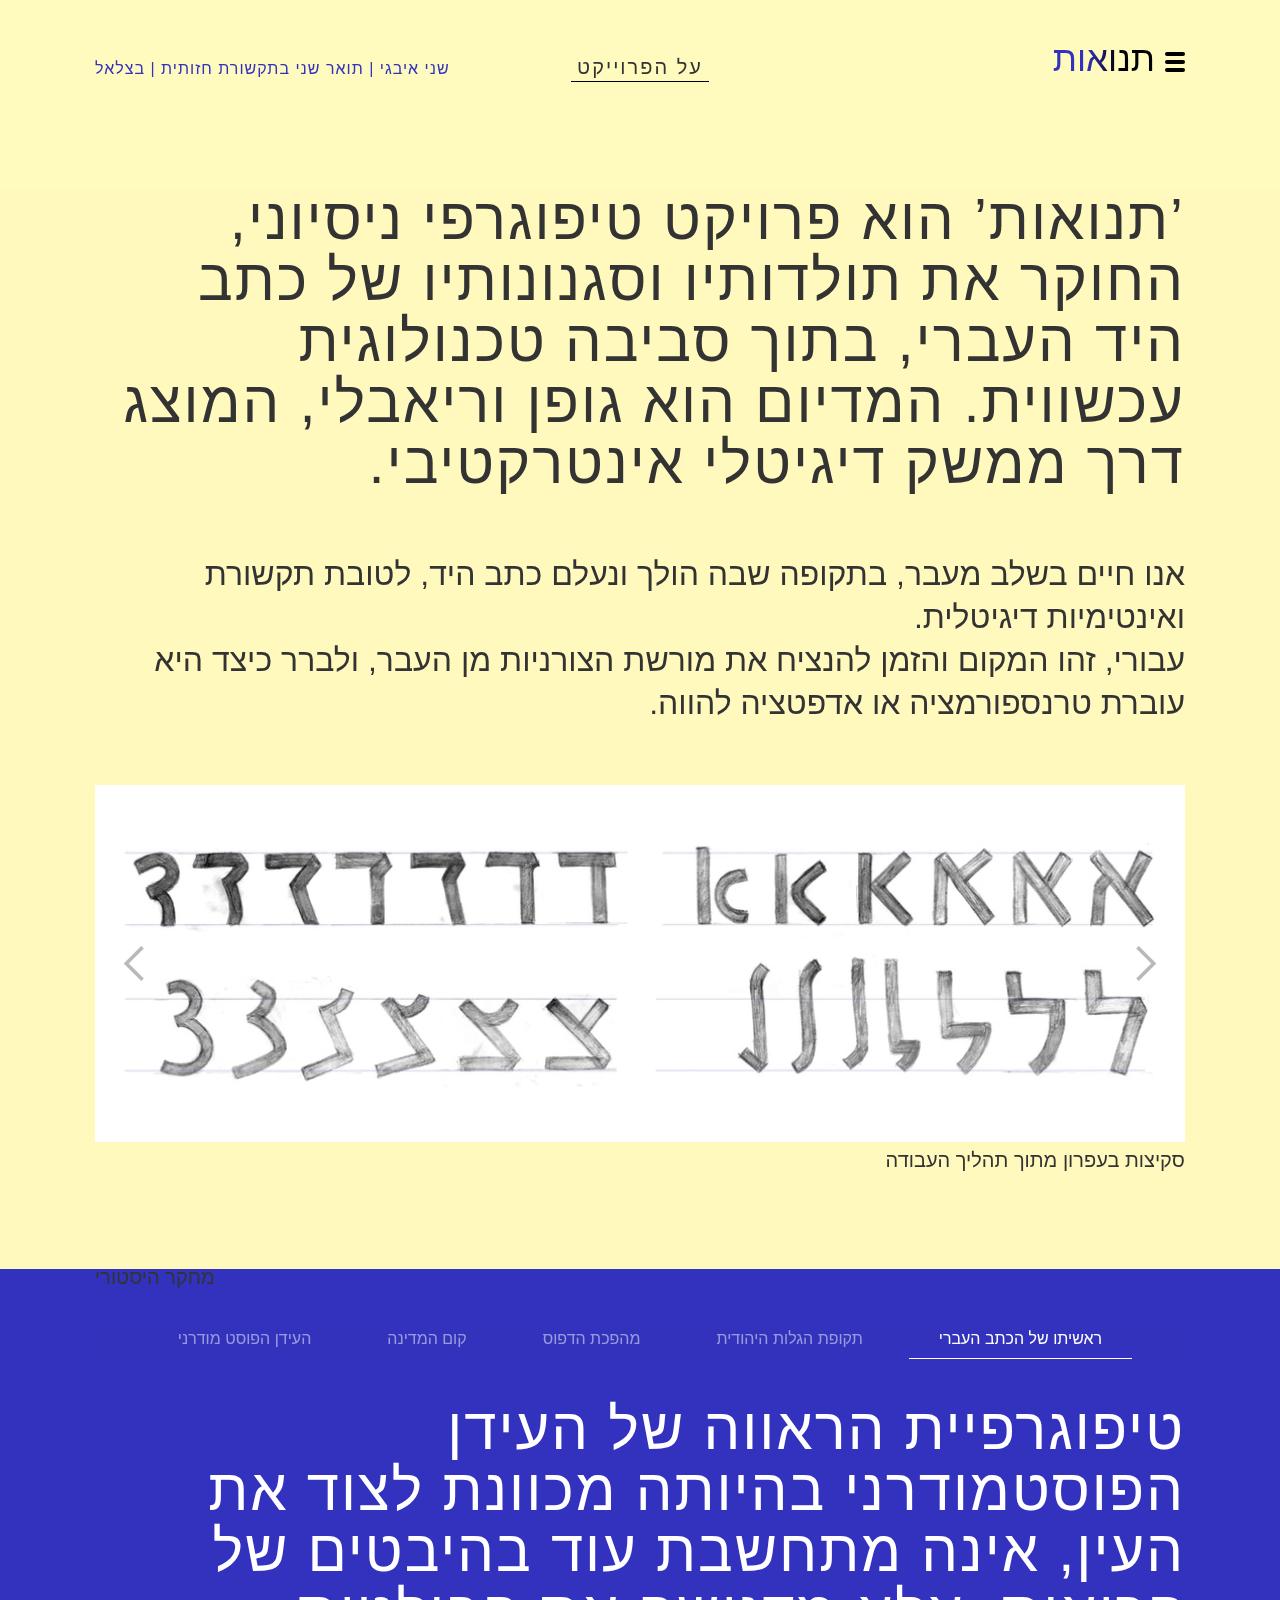
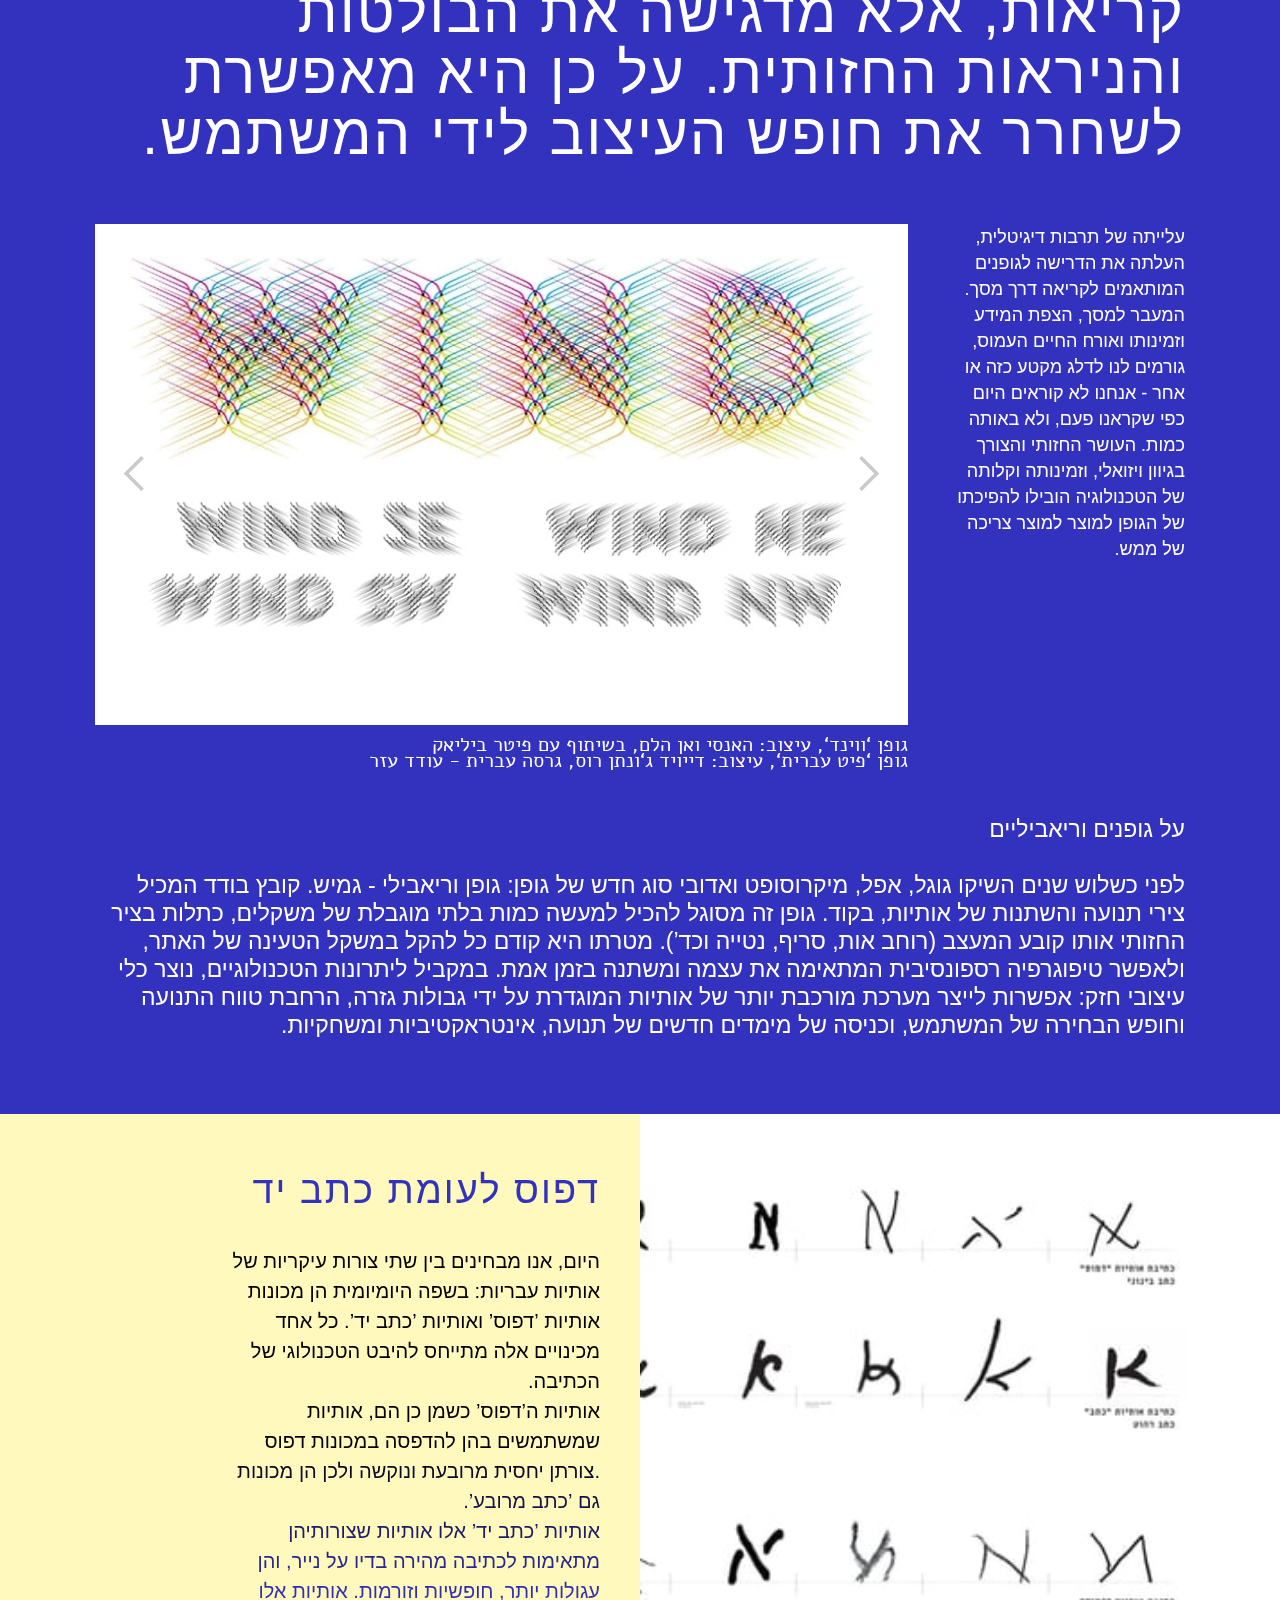
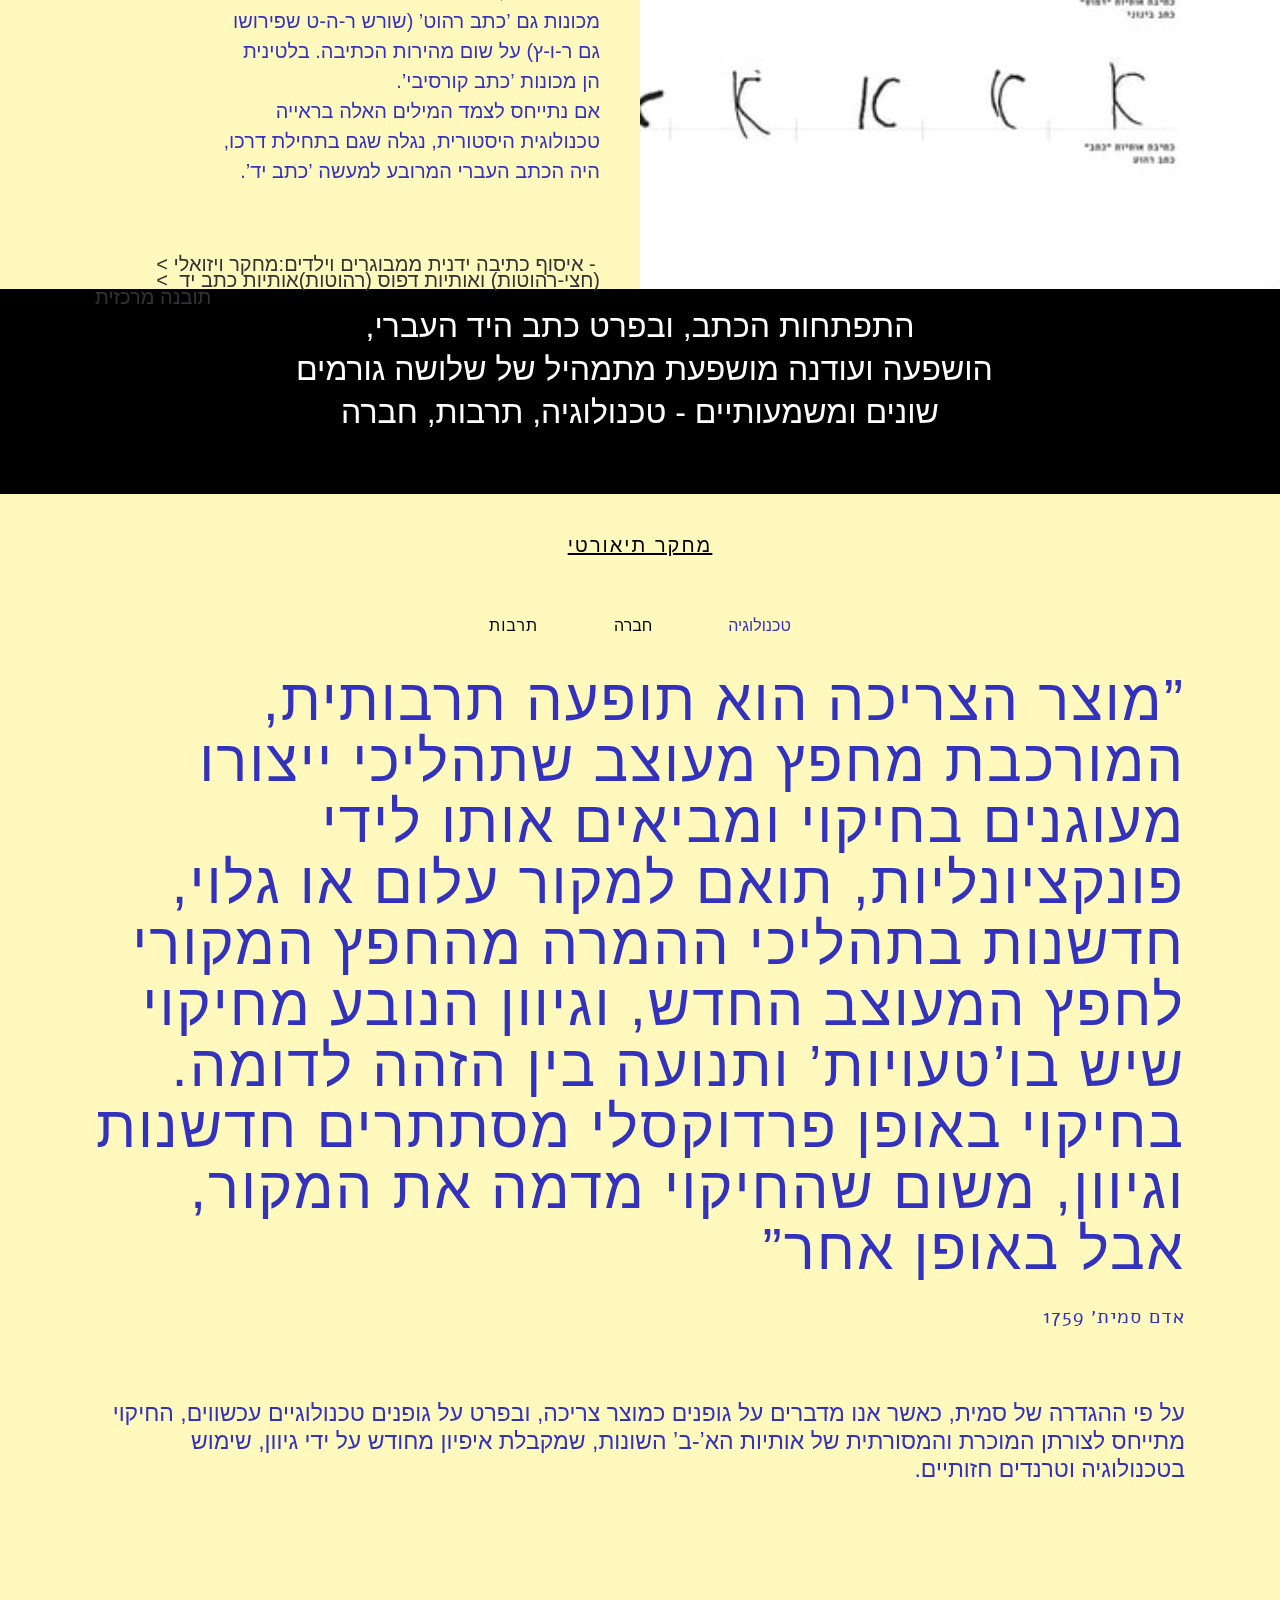
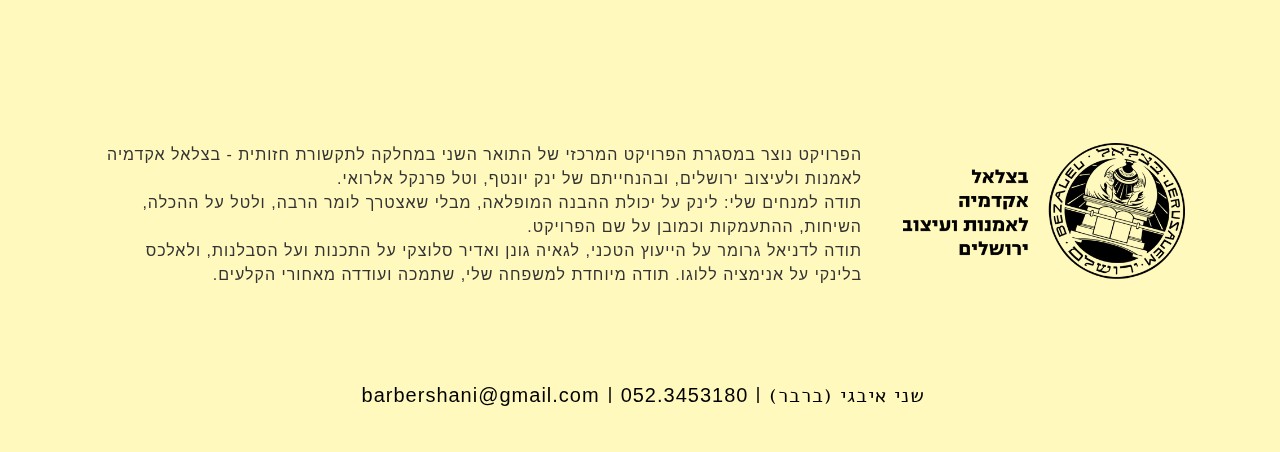
==== commit a0d4a415: "Fixed some font size issues" ====
--- a/about.html
+++ b/about.html
@@ -85,7 +85,7 @@
               על הפרוייקט
             </li>
           </a>
-          <a href="" class="inactive">
+          <a href="saver.html" class="">
             <li>
               האותיות
             </li>
@@ -360,6 +360,13 @@
       <p class="paragraph-8">שני‭ ‬איבגי (ברבר) | <a href="tel:+972523453180">052.3453180</a> | ‭ <a href="mailto:barbershani@gmail.com">barbershani@gmail.com</a></p>
     </div>
   </div>
+  <div class="screensaver">
+      <div class="wrapper" id="wrapperDiv">
+          <div class="otDiv" id="charDiv_1">א</div>
+
+          <div class="logoDiv"><span>ת</span><span>נ</span><span>ו</span><span>א</span><span>ו</span><span>ת</span></div>
+      </div>
+  </div>
   <script src="assets/js/jquery.min.js" type="text/javascript"></script>
   <script src="assets/js/jquery.fittext.js"></script>
   <script src="assets/js/scripts.js" type="text/javascript"></script>
--- a/assets/css/styles.css
+++ b/assets/css/styles.css
@@ -1,3 +1,3 @@
-button,input{-webkit-appearance:none;-moz-appearance:none;appearance:none;background:transparent;box-shadow:none;border:none;padding:0}input::-webkit-input-placeholder{color:#000}input::-moz-placeholder{color:#000}input:-ms-input-placeholder{color:#000}input::-ms-input-placeholder{color:#000}input::placeholder{color:#000}ul{margin:0;padding:0;list-style:none}a{text-decoration:none;color:#000}.desktop{display:block}@media (min-width:1700px){.desktop{display:none}}.big-desktop{display:none}@media (min-width:1700px){.big-desktop{display:block}}@media (min-width:2700px){.big-desktop{display:none}}.xl-desktop{display:none}@media (min-width:2700px){.xl-desktop{display:block}}@font-face{font-family:TransletterGX;src:url(fonts/TransletterGX.ttf)}*{font-family:TransletterGX,arial;font-feature-settings:"kern" on,"liga" on,"calt" on;-moz-font-feature-settings:"kern" on,"liga" on,"calt" on;-webkit-font-feature-settings:"kern" on,"liga" on,"calt" on;-ms-font-feature-settings:"kern" on,"liga" on,"calt" on;-o-font-feature-settings:"kern" on,"liga" on,"calt" on;font-variation-settings:"wdth" 100;outline:none!important}body,html{padding:0;margin:0}body{background:#fffabe;direction:rtl}@media (max-width:1100px){body.free,body.home,body.letters{width:100vw;height:100vh;overflow:hidden;position:fixed}}input[type=range]{direction:ltr}.divider{display:flex;justify-content:center;width:100%;background:#ece4a3;margin:70px 0;height:50px}.divider p{letter-spacing:1px;padding:10px 35px;margin-top:-4px;position:relative;cursor:default;line-height:36px}@media (min-width:1700px){.divider p{font-size:18px;padding:10px 40px}}.divider p:after,.divider p:before{content:"";width:25px;height:25px;background-image:url(../imgs/arrow.gif);background-position:50%;background-size:100%;background-repeat:no-repeat;position:absolute;left:0;top:50%;transform:translateY(-50%)}@media (min-width:1700px){.divider p:after,.divider p:before{width:30px;height:30px}}.divider p:before{left:auto;right:0}.divider.rows{margin:70px 0 35px}.unit-box{background:#3232be;padding:5px;border-radius:5px;width:-webkit-fit-content;width:-moz-fit-content;width:fit-content}textarea.row-input{-webkit-appearance:none;border:0;background:transparent;resize:none;overflow:visible;width:100%;outline:none;line-height:1.2;text-align:right;padding:0}.inWidth{width:inherit!important}.manual{position:absolute;bottom:80%;padding:0;width:-webkit-fit-content;width:-moz-fit-content;width:fit-content;border-radius:6px;transform:rotate(-19deg);right:5%;transition:all .3s;opacity:0;z-index:100}.manual img{width:140px;background:transparent}.manual.type{transform:rotate(23deg);left:40%;right:unset;bottom:75%}.manual.active{opacity:1}.warning{width:100vw;height:100vh;background:#fffabe;color:#000;align-items:center;justify-content:center;position:fixed;top:0;left:0;z-index:10000;overflow:hidden;display:none}@media (max-width:1100px){.warning{display:block}}.container{width:1090px;margin:auto;position:relative;max-width:100%}@media (min-width:1700px){.container{width:1220px}}@media (max-width:1100px){.container{overflow:hidden}}@media (min-width:2700px){.free .container{width:2440px}}main{margin-top:-6vw}.letters main{margin-top:0}.third{width:33.33333%}.row{display:flex;justify-content:space-between}.row .input-box{width:10%;height:100%;display:flex;justify-content:space-around;align-items:center;flex-direction:column;border-radius:5px;text-align:center}.row .input-box p{margin-bottom:10px}.row .input-box.text input{width:calc(100% - 20px);height:calc(100% - 10px);box-sizing:border-box;margin:10px 20px;outline:none;color:#ece4a3;text-align:center}.row .text-row{width:88%;height:100%;box-sizing:border-box;overflow:hidden}.border-box{position:absolute;width:90px;height:90px;z-index:1;border:31px solid #fffabe;top:-22px;pointer-events:none;box-shadow:inset 0 0 0 2px #000,inset 0 0 0 6px #fffabe}@media (min-width:1700px){.border-box{width:100px;height:100px}}h1,h2,h3,h4,h5,h6{text-align:center;font-weight:400;line-height:.85;margin:0;letter-spacing:2px}.hel{font-family:HelveticaNeue-Light,Helvetica Neue Light,Helvetica Neue,Helvetica,Arial,Lucida Grande,sans-serif}.small,p{font-size:20px;margin:0;line-height:.82}@media (min-width:2700px){.small,p{font-size:32px}}@media (min-width:2700px){.about-page p{font-size:20px}}.tiny{font-size:16px}@media (min-width:1700px){.tiny{font-size:18px}}.super-tiny{font-size:15px}.ktav{font-variation-settings:"wdth" 700}.blue{color:#3232be}.yellow{color:#ffd800}.gradient-text{background:linear-gradient(90deg,#3232be 34%,#000 64%);-webkit-background-clip:text;-webkit-text-fill-color:transparent}.gradient-text-bottom{background:linear-gradient(0deg,#3232be 34%,#000 64%);-webkit-background-clip:text;-webkit-text-fill-color:transparent}.random-font .letter-wrapper{min-width:30px}.round-slider{direction:ltr}.round-slider-big:after,.round-slider-big:before{content:"";height:3px;background:#3232be;position:absolute;top:50%;z-index:100;left:0;width:18px}@media (min-width:2700px){.round-slider-big:after,.round-slider-big:before{width:36px}}.round-slider:before{right:0;left:unset}.round-slider .rs-handle{background-color:transparent;margin:-8px 0 0 14px!important;border:0}.round-slider .rs-handle:before{display:block;content:" ";position:absolute;height:20px;width:20px;background:#3232be;right:-10px;bottom:-10px;border-radius:100%}.round-slider .rs-handle:after{display:block;content:" ";width:50px;position:absolute;top:-5px;right:0;border-top:10px solid #3232be}.round-slider .rs-path-color,.round-slider .rs-range-color{background-color:#ece4a3}.round-slider .rs-bg-color{background:#fffabe}.round-slider .rs-border{border:0}::-moz-selection{background:#3232be;color:#fff}::selection{background:#3232be;color:#fff}.range-tooltip{width:35px;height:21px;text-align:center;color:#3232be;background:#ece4a3;font-weight:700;display:flex;justify-content:center;align-items:center;border-radius:5px;font-size:11px;cursor:default;font-family:HelveticaNeue-Light,Helvetica Neue Light,Helvetica Neue,Helvetica,Arial,Lucida Grande,sans-serif}.input-box,.letter-wrapper,.row-input{transition:all .2s}input[type=number]::-webkit-inner-spin-button,input[type=number]::-webkit-outer-spin-button{-webkit-appearance:none;margin:0}header{display:flex;justify-content:space-between;align-items:center;padding-top:50px;padding-bottom:112px;position:relative;z-index:100}@media (min-width:2700px){header{padding-top:100px}}header .container{display:flex;align-items:flex-end;justify-content:space-between;overflow:visible}@media (min-width:2700px){header .container{width:2440px}}header .info{font-size:16px;letter-spacing:1px;text-align:left}@media (min-width:2700px){header .info{font-size:26px}}header .page-title-wrapper{width:-webkit-fit-content;width:-moz-fit-content;width:fit-content;padding:0 6px 6px;border-bottom:1px solid #000;margin-bottom:-6px}header .page-title{margin-bottom:-6px;padding-bottom:6px}nav{display:flex;flex-direction:column;align-items:flex-start;position:relative}nav ul{padding-right:0;opacity:0;transition:opacity .5s;height:112px;position:absolute;top:100%;width:500px;margin-top:5px;pointer-events:none}nav ul.active{opacity:1;pointer-events:all}nav li{margin:10px 0;font-size:16px;transition:all .8s}@media (min-width:1700px){nav li{font-size:18px}}nav li.active,nav li:hover{color:#3232be;font-variation-settings:"wdth" 700}nav li.active{cursor:default}nav li.inactive{cursor:default;pointer-events:none}.ham-wrapper{display:flex;align-items:center}.ham-wrapper a{margin-top:-9px;margin-right:10px}.letters header{padding-bottom:0}.ham-wrapper .nav-title:hover .letter-wrapper{font-variation-settings:"wdth" 500!important}.nav-title{font-size:35px;margin:0 auto;line-height:1}@media (min-width:2700px){.nav-title{font-size:45px}}.menu{height:20px;transition:all .3s}.bar{height:4px;width:20px;display:block;margin:2px auto;position:relative;background-color:#000;border-radius:10px;transition:.4s;position:absolute}.menu:hover .bar{background-color:#3232be}.bar:first-of-type{top:0;-moz-transition:top .3s ease .3s,-moz-transform .3s ease-out .1s;-o-transition:top .3s ease .3s,-o-transform .3s ease-out .1s;-webkit-transition:top .3s ease,-webkit-transform .3s ease-out;-webkit-transition-delay:.3s,.1s;transition:top .3s ease .3s,transform .3s ease-out .1s}.bar:nth-of-type(2){top:8px;-moz-transition:ease .3s .3s;-o-transition:ease .3s .3s;-webkit-transition:.3s ease;-webkit-transition-delay:.3s;transition:.3s ease .3s}.bar:nth-of-type(3){top:16px;-moz-transition:top .3s ease .3s,-moz-transform .3s ease-out .1s;-o-transition:top .3s ease .3s,-o-transform .3s ease-out .1s;-webkit-transition:top .3s ease,-webkit-transform .3s ease-out;-webkit-transition-delay:.3s,.1s;transition:top .3s ease .3s,transform .3s ease-out .1s}.menu.active .bar:first-of-type{top:8px;transform:rotate(45deg);-moz-transition:top .3s ease .1s,-moz-transform .3s ease-out .5s;-o-transition:top .3s ease .1s,-o-transform .3s ease-out .5s;-webkit-transition:top .3s ease,-webkit-transform .3s ease-out;-webkit-transition-delay:.1s,.5s;transition:top .3s ease .1s,transform .3s ease-out .5s}.menu.active .bar:nth-of-type(2){opacity:0}.menu.active .bar:nth-of-type(3){top:8px;transform:rotate(-45deg);-moz-transition:top .3s ease .1s,-moz-transform .3s ease-out .5s;-o-transition:top .3s ease .1s,-o-transform .3s ease-out .5s;-webkit-transition:top .3s ease,-webkit-transform .3s ease-out;-webkit-transition-delay:.1s,.5s;transition:top .3s ease .1s,transform .3s ease-out .5s}.hamburger-btn{cursor:pointer;height:20px;width:20px;transition:all .3s}.hamburger-btn .line{width:20px;height:2px;background:#000;border-radius:5px;margin:3px 0}.hamburger-btn .line:last-of-type{margin-bottom:0}.hamburger-btn img{width:20px;height:20px}@media (min-width:2700px){.free .hamburger-btn{display:none}}.hamburger-btn:hover{opacity:.8}.main-logo{width:104%;min-width:104%;height:auto}@media (min-width:1700px){.main-logo{min-width:107%}}.home-page-wrapper{height:100vh;padding:0;margin:0;overflow:hidden}.home-page .container{width:640px;height:calc(100vh - 190px);display:flex;flex-direction:column;justify-content:center}.home-page .main-logo{width:107%;min-width:107%}.home-page .main-title{font-size:270px;text-align:center;margin:30px 0 20px}.home-page .main-title a{display:flex;align-items:center;justify-content:center}.home-page .first-title{text-align:left;align-self:flex-end;font-family:Helvetica Neue,Helvetica,Arial,sans-serif;font-size:17px;line-height:1}.home-page .first-title,.home-page .second-title{width:-webkit-fit-content;width:-moz-fit-content;width:fit-content}.home-page .second-title{text-align:right;font-size:33px;margin:0 0 15px}.home-page .third-title{text-align:right;font-size:19px;margin-top:5px}.home-page .title-wrapper{display:flex;flex-direction:column;justify-content:center;align-items:center;letter-spacing:2px;font-weight:600;line-height:1.8}.home-page .main-last-title{font-weight:600;letter-spacing:2px;position:relative;margin-top:120px}.letters-page{padding-bottom:100px}.letters-page .main-title{width:100%;margin:100px 0;display:flex;align-items:center;justify-content:center}.letters-page .sep-text{text-align:center;margin:0 0 80px;letter-spacing:1px}.letters-page .subtitle{font-weight:500;margin:10px 0;font-size:90px;letter-spacing:6px;padding:20px 0}@media (min-width:1700px){.letters-page .subtitle{font-size:105px}}.letters-page .small-subtitle{font-size:30px;letter-spacing:3.5px}@media (min-width:1700px){.letters-page .small-subtitle{font-size:35px}}.letters-page .round-slider{margin-bottom:2px}.letters-page .input-box{position:relative}.letters-page .range-tooltip{position:absolute;top:calc(100% + 3px);left:50%;transform:translateX(-50%);opacity:0;transition:all .3s}.letters-page .input-box:hover .range-tooltip{opacity:1}.container.letter{overflow:visible}section.by-letter .row{height:auto;align-items:center}section.by-letter .text-row{overflow:visible;-webkit-user-select:none;-moz-user-select:none;-ms-user-select:none;user-select:none;cursor:pointer}section.by-letter .text-row .changing-letter{color:#3232be}section.by-letter .text-row p{font-size:12vw;line-height:1;display:flex;width:100%;height:100%;justify-content:space-between}section.by-letter .letter-row{height:80px;margin:50px 0 85px}@media (min-width:1700px){section.by-letter .letter-row{height:90px}}section.by-letter .letter-row .input-box:after{content:"";position:absolute;right:16px;top:67%;height:80%;width:2px;transform:translateY(-50%);background:#000;-webkit-animation:flicker 1s step-end infinite;animation:flicker 1s step-end infinite;opacity:0}section.by-letter .letter-row .input-box input{color:#000;font-size:95px;margin-top:0;margin-bottom:0;height:-webkit-fit-content;height:-moz-fit-content;height:fit-content}@media (min-width:1700px){section.by-letter .letter-row .input-box input{font-size:110px}}section.by-letter .letter-row .input-box input:focus{outline:none}section.by-letter .letter-row .text-row .fixed-letters{margin-top:-10px;font-size:95px;width:calc(100% + 10px);height:-webkit-fit-content;height:-moz-fit-content;height:fit-content;display:table;margin-right:-5px}@media (min-width:1700px){section.by-letter .letter-row .text-row .fixed-letters{font-size:110px}}section.by-letter .letter-row .text-row .fixed-letters .letter-wrapper{display:table-cell;text-align:center;padding-bottom:20px;cursor:default}.changing-letter{height:-webkit-fit-content;height:-moz-fit-content;height:fit-content;font-size:83%;text-align:center;overflow:visible;outline-offset:-85px;outline:1px solid #000;border:0;margin-top:-42px;width:1.1ch}.wght-change-letter .letter-wrapper{font-size:170px;margin-top:-54px}@media (min-width:1700px){.wght-change-letter .letter-wrapper{font-size:192px}}.wght-change-letter .letter-wrapper:hover{color:#000}.wght-change-letter .letter-wrapper:first-of-type{font-variation-settings:"wdth" 400}.wght-change-letter .letter-wrapper:nth-of-type(2){font-variation-settings:"wdth" 100}.wght-change-letter .letter-wrapper:nth-of-type(3){font-variation-settings:"wdth" 700}.wght-change-letter .letter-wrapper:nth-of-type(4),.wght-change-letter .letter-wrapper:nth-of-type(5),.wght-change-letter .letter-wrapper:nth-of-type(6){font-variation-settings:"wdth" 200}.wght-change-letter .letter-wrapper:nth-of-type(7){font-variation-settings:"wdth" 300}.wght-change-letter .letter-wrapper:nth-of-type(8){font-variation-settings:"wdth" 600}.wght-change-letter .letter-wrapper:nth-of-type(9){font-variation-settings:"wdth" 400}.wght-change-letter .letter-wrapper:nth-of-type(10){font-variation-settings:"wdth" 100}.wght-change-letter .letter-wrapper:nth-of-type(11){font-variation-settings:"wdth" 700}.wght-change-letter .letter-wrapper:nth-of-type(12){font-variation-settings:"wdth" 200}.wght-change-letter .letter-wrapper:nth-of-type(13){font-variation-settings:"wdth" 500}.letter-wrapper{transition:all .3s}.letter-wrapper:hover{color:#3232be}.by-row h2.tiny{text-align:right;border-bottom:1px solid #000;width:-webkit-fit-content;width:-moz-fit-content;width:fit-content;padding:0 0 7px;letter-spacing:0;margin-right:13%}.by-row h2.tiny:after{content:"-";text-decoration:none;position:absolute}.by-row>.row{position:relative}.by-row .inputs-wrapper{height:500px;width:10%;display:flex;background-color:transparent;border-radius:5px;justify-content:space-around;flex-direction:column;position:-webkit-sticky;position:sticky;top:0;margin-top:52px}.by-row .inputs-wrapper .input-box{height:auto;width:100%}.by-row .inputs-wrapper .input-box .row-input{text-align:center}.by-row .inputs-wrapper .colors{display:flex;flex-wrap:wrap;width:100px;justify-content:space-between}.by-row .inputs-wrapper .colors .color{background:#d2232a;width:20px;height:20px;margin:0;border-radius:5px;cursor:pointer}.by-row .inputs-wrapper .colors .color.blue,.by-row .inputs-wrapper .colors .color.dark-blue{background:#3232be}.by-row .inputs-wrapper .colors .color.yellow{background:#ffd800}.by-row .inputs-wrapper .colors .color.black{background:#000}.by-row .text-rows.wrapper{width:88%}.by-row .text-row{height:auto;padding:0;width:100%}.by-row .text-row .row-input[data-color=blue]{color:#3232be}.by-row .text-row .row-input[data-color=red]{color:#d2232a}.by-row .text-row .row-input[data-color=yellow]{color:#ffd800}.by-row .text-row .row-input[data-color=black]{color:#000}.by-row .text-row:first-of-type .row-input{font-size:187px;font-variation-settings:"wdth" 250}@media (min-width:1700px){.by-row .text-row:first-of-type .row-input{font-size:210px}}.by-row .text-row:nth-of-type(2) .row-input{font-size:97px;font-variation-settings:"wdth" 400;line-height:.5;letter-spacing:1px}@media (min-width:1700px){.by-row .text-row:nth-of-type(2) .row-input{font-size:110px}}.by-row .text-row:nth-of-type(3) .row-input{font-size:27px;font-variation-settings:"wdth" 500;line-height:1.7;letter-spacing:.5px;margin-bottom:10px}@media (min-width:1700px){.by-row .text-row:nth-of-type(3) .row-input{font-size:30px}}.by-row .text-row:nth-of-type(4) .row-input{font-size:16px;font-variation-settings:"wdth" 100;line-height:1.5}@media (min-width:1700px){.by-row .text-row:nth-of-type(4) .row-input{font-size:18px}}.by-row .text-row:nth-of-type(5) .row-input{font-size:28px;font-variation-settings:"wdth" 700;line-height:1.1;margin:15px 0 12px}@media (min-width:1700px){.by-row .text-row:nth-of-type(5) .row-input{font-size:32px}}.by-row .text-row:nth-of-type(6) .row-input{font-size:16px;font-variation-settings:"wdth" 700;line-height:2}@media (min-width:1700px){.by-row .text-row:nth-of-type(6) .row-input{font-size:17px}}input[type=range]{-webkit-appearance:none;width:100px;background:transparent;margin:0 0 10px}input[type=range]::-webkit-slider-thumb{-webkit-appearance:none;width:16px;height:16px;border-radius:100%;background:#3232be;margin-top:-3px}input[type=range]:focus{outline:none}input[type=range]::-webkit-slider-runnable-track{width:100%;height:8.4px;cursor:pointer;background:#ece4a3;border-radius:9px}.free-page-wrapper .title{position:relative;height:calc(100vh - 105px);display:flex;flex-direction:column;justify-content:space-around}.free-page-wrapper .main-title{font-size:15.5vw;margin-right:0;display:flex;justify-content:center;line-height:1;height:393px;align-items:flex-end;position:relative;margin-top:auto;letter-spacing:10px;transition:all .3s}.free-page-wrapper .main-title .letter-wrapper{position:relative}.free-page-wrapper .main-title .letter-wrapper:after{content:"";position:absolute;width:0;height:2%;background:#000;left:50%;transform:translate(-50%,50%);border-radius:3px;top:108%;transition:all .3s}.free-page-wrapper .main-title .letter-wrapper.selected:after{width:50%}.free-page-wrapper .letter-outer-wrapper{position:relative}.free-page-wrapper .letter-outer-wrapper .free{position:absolute;top:100%;left:50%;transform:translateX(-50%);width:70%}.free-page-wrapper .letter-wrapper{-webkit-user-select:none;-moz-user-select:none;-ms-user-select:none;user-select:none;cursor:pointer}.free-page-wrapper .controls{display:flex;align-items:center;justify-content:space-between;margin-top:150px;opacity:0;transition:all .5s;pointer-events:none}@media (min-width:1700px){.free-page-wrapper .controls{margin-top:auto}}.free-page-wrapper .controls .input-wrapper{display:flex;width:50%;align-items:center;justify-content:flex-start}@media (min-width:2700px){.free-page-wrapper .controls .input-wrapper{justify-content:flex-end;margin-left:50px}}.free-page-wrapper .controls .input-wrapper .inner-wrapper{position:relative;margin-right:20px}.free-page-wrapper .controls .input-wrapper input.free-input{background:#ece4a3;height:25px;padding:10px;border-radius:5px;font-size:20px;width:300px}@media (min-width:2700px){.free-page-wrapper .controls .input-wrapper input.free-input{width:735px;padding:15px;font-size:40px;height:40px}}.free-page-wrapper .controls .input-wrapper .free-btn{position:absolute;cursor:pointer;background:#3232be;width:25px;height:25px;top:10px;left:10px;border-radius:5px;background-position:50%;background-image:url(../imgs/go.svg);background-repeat:no-repeat}@media (min-width:2700px){.free-page-wrapper .controls .input-wrapper .free-btn{width:40px;font-size:40px;height:40px;top:50%;transform:translateY(-50%);left:15px}}.free-page-wrapper .controls p{color:#3232be;margin-left:20px}@media (min-width:2700px){.free-page-wrapper .controls p{font-size:40px}}.free-page-wrapper .controls .input-box{margin-left:20px}.free-page-wrapper .controls .slider-wrapper{display:flex;align-items:center;justify-content:center;width:50%}@media (min-width:2700px){.free-page-wrapper .controls .slider-wrapper{justify-content:flex-start;margin-right:50px}}.free-page-wrapper .controls .range-tooltip{cursor:text}@media (min-width:2700px){.free-page-wrapper .controls .range-tooltip{font-size:28px;width:65px;height:48px}}.free-page-wrapper .controls .error-msg{position:absolute;top:100%;margin-top:5px;left:50%;transform:translateX(-50%);width:100%;text-align:center;opacity:0;transition:all .2s}.free-page-wrapper .controls .error-msg p{font-size:14px;color:red;top:100%}@media (min-width:2700px){.free-page-wrapper .controls .error-msg p{font-size:28px}}.free-page-wrapper .controls .error-msg.active{opacity:1}.free-page-wrapper .controls.active{opacity:1;pointer-events:all}.free-page-wrapper .show-btn-wrapper{font-size:20px;position:absolute;display:flex;flex-direction:column;justify-content:center;align-items:center;left:50%;transform:translateX(-50%);bottom:5%;opacity:0;pointer-events:none;transition:all .5s}@media (min-width:2700px){.free-page-wrapper .show-btn-wrapper{font-size:42px}}.free-page-wrapper .show-btn-wrapper .en{margin-top:15px;font-weight:600}.free-page-wrapper .show-btn{color:#fff;background:#3232be;width:240px;height:100px;margin:auto;font-weight:500;font-size:28px;transition:all .5s;border-radius:15px;cursor:pointer;position:relative;text-align:right;line-height:1;padding:5px 20px 13px 30px}@media (min-width:2700px){.free-page-wrapper .show-btn{font-size:72px;width:560px;height:250px;padding-right:50px}}.free-page-wrapper .show-btn:after{content:"";position:absolute;background-image:url(../imgs/go-big.svg);height:20px;width:20px;background-size:contain;background-repeat:no-repeat;left:20px;top:50%;transform:translateY(-50%)}@media (min-width:2700px){.free-page-wrapper .show-btn:after{width:50px;height:50px;left:50px}}.free-page-wrapper .show-btn-wrapper.active{opacity:1;pointer-events:all}.free-page-wrapper .show-btn-wrapper:hover .show-btn{font-variation-settings:"wdth" 700}.free-page-wrapper .round-slider .rs-handle:after{width:75px;border-width:12px;top:-6px}@media (min-width:2700px){.free-page-wrapper .round-slider .rs-handle:after{width:150px;border-width:24px;top:-12px}}.free-page-wrapper .round-slider .rs-path-color,.free-page-wrapper .round-slider .rs-range-color{background-color:#ece4a3}.free-page-wrapper .round-slider .rs-handle:before{height:24px;width:24px;right:-12px;bottom:-12px}@media (min-width:2700px){.free-page-wrapper .round-slider .rs-handle:before{height:48px;width:48px;right:-24px;bottom:-24px}}.free-page-wrapper .changing-letter{height:200px}.underline{position:absolute;height:8px;background:#000;width:50px;transition:all .3s;transform:translateX(-50%)}.letters .selected{-webkit-animation:change-from-black .3s;animation:change-from-black .3s}.letters .selected.active{color:#000}.free .selected.active{color:#3232be}@-webkit-keyframes change-from-black{0%{color:#000}50%{color:#3232be}to{color:#000}}@keyframes change-from-black{0%{color:#000}50%{color:#3232be}to{color:#000}}@-webkit-keyframes change-from-blue{0%{color:#3232be}50%{color:#000}to{color:#3232be}}@keyframes change-from-blue{0%{color:#3232be}50%{color:#000}to{color:#3232be}}@-webkit-keyframes change-from-red{0%{color:#d2232a}50%{color:#3232be}to{color:#d2232a}}@keyframes change-from-red{0%{color:#d2232a}50%{color:#3232be}to{color:#d2232a}}@-webkit-keyframes change-from-yellow{0%{color:#ffd800}50%{color:#3232be}to{color:#ffd800}}@keyframes change-from-yellow{0%{color:#ffd800}50%{color:#3232be}to{color:#ffd800}}@-webkit-keyframes flicker{0%,to{background-color:transparent}50%{background-color:#000}}@keyframes flicker{0%,to{background-color:transparent}50%{background-color:#000}}.screensaver{background-color:#231f20;background-color:#fffabe;font:50vw TransletterGX;overflow:hidden;height:100vh;width:100vw;position:fixed;z-index:100000;top:0;left:0;opacity:0;pointer-events:none;transition:all .3s;z-index:-1}.screensaver .wrapper{position:absolute;width:100%;height:100%;top:0;left:0;color:#000;-webkit-animation:fontColor 8s linear;animation:fontColor 8s linear;-webkit-animation-fill-mode:forwards;animation-fill-mode:forwards;-webkit-touch-callout:none;-webkit-user-select:none;-moz-user-select:none;-ms-user-select:none;user-select:none;cursor:none}.screensaver .wrapper .logoDiv{position:absolute;bottom:2.5vh;width:100%;color:#91aedb;text-align:center;font-size:3.5vh;font-variation-settings:"wdth" 100}.screensaver .wrapper .logoDiv span:nth-of-type(2){font-variation-settings:"wdth" 200}.screensaver .wrapper .logoDiv span:nth-of-type(3){font-variation-settings:"wdth" 300}.screensaver .wrapper .logoDiv span:nth-of-type(4){font-variation-settings:"wdth" 400}.screensaver .wrapper .logoDiv span:nth-of-type(5){font-variation-settings:"wdth" 500}.screensaver .wrapper .logoDiv span:nth-of-type(6){font-variation-settings:"wdth" 600}.screensaver .otDiv{position:absolute;width:100%;height:100%;top:0;left:0;margin:0;padding:0;text-align:center;line-height:60vh;opacity:0;-webkit-animation:otAnim 8s ease-in-out;animation:otAnim 8s ease-in-out;-webkit-animation-fill-mode:forwards;animation-fill-mode:forwards}.screensaver .otDiv:nth-of-type(2){left:-30%}.screensaver.active{opacity:1;z-index:100000}@-webkit-keyframes otAnim{0%{font-variation-settings:"wdth" 100;opacity:0;left:-20%}3%{font-variation-settings:"wdth" 100;opacity:1;left:0}5%{font-variation-settings:"wdth" 100}8%{font-variation-settings:"wdth" 200}10%{font-variation-settings:"wdth" 200}16%{font-variation-settings:"wdth" 300}18%{font-variation-settings:"wdth" 300}24%{font-variation-settings:"wdth" 400}26%{font-variation-settings:"wdth" 400}32%{font-variation-settings:"wdth" 500}34%{font-variation-settings:"wdth" 500}40%{font-variation-settings:"wdth" 600}42%{font-variation-settings:"wdth" 600}45%{font-variation-settings:"wdth" 700}52%{font-variation-settings:"wdth" 700}58%{font-variation-settings:"wdth" 600}60%{font-variation-settings:"wdth" 600}66%{font-variation-settings:"wdth" 500}68%{font-variation-settings:"wdth" 500}74%{font-variation-settings:"wdth" 400}76%{font-variation-settings:"wdth" 400}82%{font-variation-settings:"wdth" 300}84%{font-variation-settings:"wdth" 300}90%{font-variation-settings:"wdth" 200}92%{font-variation-settings:"wdth" 200}95%{font-variation-settings:"wdth" 100}97%{font-variation-settings:"wdth" 100;opacity:1;left:0}to{font-variation-settings:"wdth" 100;opacity:0;left:20%}}@keyframes otAnim{0%{font-variation-settings:"wdth" 100;opacity:0;left:-20%}3%{font-variation-settings:"wdth" 100;opacity:1;left:0}5%{font-variation-settings:"wdth" 100}8%{font-variation-settings:"wdth" 200}10%{font-variation-settings:"wdth" 200}16%{font-variation-settings:"wdth" 300}18%{font-variation-settings:"wdth" 300}24%{font-variation-settings:"wdth" 400}26%{font-variation-settings:"wdth" 400}32%{font-variation-settings:"wdth" 500}34%{font-variation-settings:"wdth" 500}40%{font-variation-settings:"wdth" 600}42%{font-variation-settings:"wdth" 600}45%{font-variation-settings:"wdth" 700}52%{font-variation-settings:"wdth" 700}58%{font-variation-settings:"wdth" 600}60%{font-variation-settings:"wdth" 600}66%{font-variation-settings:"wdth" 500}68%{font-variation-settings:"wdth" 500}74%{font-variation-settings:"wdth" 400}76%{font-variation-settings:"wdth" 400}82%{font-variation-settings:"wdth" 300}84%{font-variation-settings:"wdth" 300}90%{font-variation-settings:"wdth" 200}92%{font-variation-settings:"wdth" 200}95%{font-variation-settings:"wdth" 100}97%{font-variation-settings:"wdth" 100;opacity:1;left:0}to{font-variation-settings:"wdth" 100;opacity:0;left:20%}}@-webkit-keyframes fontColor{0%{color:#000}45%{color:#3232be}52%{color:#3232be}to{color:#000}}@keyframes fontColor{0%{color:#000}45%{color:#3232be}52%{color:#3232be}to{color:#000}}.w-slide img{width:100%}.w-container{max-width:1090px;width:1090px;margin:auto;position:relative}@media (min-width:1700px){.w-container{max-width:1220px;width:1220px}}@media (max-width:1100px){.w-container{max-width:728px}}.container-3 .paragraph{font-variation-settings:"wdth" 700;font-size:32px}.container-3 .paragraph-12{font-variation-settings:"wdth" 700}.inactive-tab{border-bottom:1px solid #3232be;transition:all .2s}.inactive-tab:hover{color:#fff}.inactive-tab.w--current{font-variation-settings:"wdth" 700;border-color:#fff}.inactive-tab.w--current div{font-variation-settings:"wdth" 700;transition:all .2s}.paragraph-4 span:nth-of-type(2){font-variation-settings:"wdth" 300}.paragraph-4 span:nth-of-type(3){font-variation-settings:"wdth" 500}.paragraph-4 span:nth-of-type(4),.paragraph-6,.paragraph-28 span{font-variation-settings:"wdth" 700}.heading-4{font-variation-settings:"wdth" 500}.text-block-6{color:inherit}.text-block-6:active,.text-block-15:active,.text-block-16:active{text-decoration:none}.section-3 .w-row{display:flex}.div-block{width:-webkit-fit-content;width:-moz-fit-content;width:fit-content;margin-left:auto}.image-5{height:100%;-o-object-fit:cover;object-fit:cover;width:100%;-o-object-position:right;object-position:right}@media (max-width:1100px){.warning{background-color:#fff9be}.warning nav{position:absolute;top:20px;right:6vw}.warning .image{display:block;max-width:50%;margin-right:auto;margin-bottom:8px;margin-left:auto}.warning .container{margin-top:150px;margin-bottom:42px;padding-top:0;max-width:100%}.warning .w-container{max-width:100%}.warning .paragraph{margin-bottom:6px;font-size:18px}.warning .paragraph,.warning .paragraph-2{font-family:Translettergx,sans-serif;text-align:center}.warning .paragraph-3{text-align:center}.warning .container-2{display:block;margin-right:auto;margin-left:auto;grid-auto-columns:1fr;grid-column-gap:16px;grid-row-gap:16px;-ms-grid-columns:1fr 1fr;grid-template-columns:1fr 1fr;-ms-grid-rows:auto auto;grid-template-rows:auto auto;background-color:transparent}.warning .section{margin-bottom:23px;background-color:#3232bd}.warning .paragraph-4{margin-top:30px;margin-bottom:30px;direction:rtl;font-family:Translettergx,sans-serif;color:#fff;font-size:23px;line-height:27px;text-align:center}.warning .navbar{background-color:#fff9be}.warning .paragraph-5{margin-bottom:30px;direction:rtl;font-family:Translettergx,sans-serif;color:#3232bd;text-align:center}.warning .menu-button.w--open{background-color:#fff9be;color:#000}.warning .nav-link,.warning .nav-link-2{padding-top:10px;padding-bottom:10px;direction:rtl;font-family:Translettergx,sans-serif;text-align:right}.warning .nav-link-2{font-weight:400}.warning .nav-link-3{padding-top:10px;padding-bottom:10px;direction:rtl;font-family:Translettergx,sans-serif;text-align:right}.warning .nav-menu{display:inline-block;background-color:rgba(255,249,190,.71)}}@media (max-width:767px){.warning .container{margin-bottom:17px}.warning .section{margin-bottom:12px}.warning .paragraph-5{margin-bottom:30px}.warning .menu-button.w--open{background-color:#fff9be}.warning .icon{color:#000}}@media (max-width:479px){.warning .container{margin-bottom:20px}.warning .paragraph{font-size:16px}.warning .paragraph-2,.warning .paragraph-3{font-size:12px}.warning .section{margin-bottom:17px}.warning .paragraph-4{margin-bottom:33px;padding-right:10px;padding-left:10px;font-size:16px;line-height:20px}.warning .paragraph-5{font-family:Translettergx,sans-serif;color:#3232bd;font-size:10px;text-align:center}.warning .menu-button{background-color:#fff9bd}.warning .menu-button.w--open{padding-bottom:10px;background-color:#fff9be}.warning .nav-link,.warning .nav-link-2{padding-bottom:5px}.warning .nav-link,.warning .nav-link-2,.warning .nav-link-3{display:block;padding-top:5px;background-color:transparent;direction:rtl;font-family:Translettergx,sans-serif;text-align:right}.warning .nav-link-3{padding-bottom:20px;border:1px #000;color:#000}.warning .icon{color:#000}.warning .nav-menu{border:1px #000;border-radius:3px}}@media (max-width:1100px){.container.desktop{display:none}}.container.mobile{display:none}@media (max-width:1100px){.container.mobile{display:block}}
+button,input{-webkit-appearance:none;-moz-appearance:none;appearance:none;background:transparent;box-shadow:none;border:none;padding:0}input::-webkit-input-placeholder{color:#000}input::-moz-placeholder{color:#000}input:-ms-input-placeholder{color:#000}input::-ms-input-placeholder{color:#000}input::placeholder{color:#000}ul{margin:0;padding:0;list-style:none}a{text-decoration:none;color:#000}.desktop{display:block}@media (min-width:1700px){.desktop{display:none}}.big-desktop{display:none}@media (min-width:1700px){.big-desktop{display:block}}@media (min-width:2700px){.big-desktop{display:none}}.xl-desktop{display:none}@media (min-width:2700px){.xl-desktop{display:block}}@font-face{font-family:TransletterGX;src:url(fonts/TransletterGX.ttf)}*{font-family:TransletterGX,arial;font-feature-settings:"kern" on,"liga" on,"calt" on;-moz-font-feature-settings:"kern" on,"liga" on,"calt" on;-webkit-font-feature-settings:"kern" on,"liga" on,"calt" on;-ms-font-feature-settings:"kern" on,"liga" on,"calt" on;-o-font-feature-settings:"kern" on,"liga" on,"calt" on;font-variation-settings:"wdth" 100;outline:none!important}body,html{padding:0;margin:0}body{background:#fffabe;direction:rtl}@media (max-width:1100px){body.free,body.home,body.letters{width:100vw;height:100vh;overflow:hidden;position:fixed}}input[type=range]{direction:ltr}.divider{display:flex;justify-content:center;width:100%;background:#ece4a3;margin:70px 0;height:50px}.divider p{letter-spacing:1px;padding:10px 35px;margin-top:-4px;position:relative;cursor:default;line-height:36px}@media (min-width:1700px){.divider p{font-size:18px;padding:10px 40px}}.divider p:after,.divider p:before{content:"";width:25px;height:25px;background-image:url(../imgs/arrow.gif);background-position:50%;background-size:100%;background-repeat:no-repeat;position:absolute;left:0;top:50%;transform:translateY(-50%)}@media (min-width:1700px){.divider p:after,.divider p:before{width:30px;height:30px}}.divider p:before{left:auto;right:0}.divider.rows{margin:70px 0 35px}.unit-box{background:#3232be;padding:5px;border-radius:5px;width:-webkit-fit-content;width:-moz-fit-content;width:fit-content}textarea.row-input{-webkit-appearance:none;border:0;background:transparent;resize:none;overflow:visible;width:100%;outline:none;line-height:1.2;text-align:right;padding:0}.inWidth{width:inherit!important}.manual{position:absolute;bottom:80%;padding:0;width:-webkit-fit-content;width:-moz-fit-content;width:fit-content;border-radius:6px;transform:rotate(-19deg);right:5%;transition:all .3s;opacity:0;z-index:100}.manual img{width:140px;background:transparent}.manual.type{transform:rotate(23deg);left:40%;right:unset;bottom:75%}.manual.active{opacity:1}.warning{width:100vw;height:100vh;background:#fffabe;color:#000;align-items:center;justify-content:center;position:fixed;top:0;left:0;z-index:10000;overflow:hidden;display:none}@media (max-width:1100px){.warning{display:block}}.container{width:1090px;margin:auto;position:relative;max-width:100%}@media (min-width:1700px){.container{width:1220px}}@media (max-width:1100px){.container{overflow:hidden}}@media (min-width:2700px){.free .container{width:2440px}}main{margin-top:-6vw}.letters main{margin-top:0}.third{width:33.33333%}.row{display:flex;justify-content:space-between}.row .input-box{width:10%;height:100%;display:flex;justify-content:space-around;align-items:center;flex-direction:column;border-radius:5px;text-align:center}.row .input-box p{margin-bottom:10px}.row .input-box.text input{width:calc(100% - 20px);height:calc(100% - 10px);box-sizing:border-box;margin:10px 20px;outline:none;color:#ece4a3;text-align:center}.row .text-row{width:88%;height:100%;box-sizing:border-box;overflow:hidden}.border-box{position:absolute;width:90px;height:90px;z-index:1;border:31px solid #fffabe;top:-22px;pointer-events:none;box-shadow:inset 0 0 0 2px #000,inset 0 0 0 6px #fffabe}@media (min-width:1700px){.border-box{width:100px;height:100px}}h1,h2,h3,h4,h5,h6{text-align:center;font-weight:400;line-height:.85;margin:0;letter-spacing:2px}.hel{font-family:HelveticaNeue-Light,Helvetica Neue Light,Helvetica Neue,Helvetica,Arial,Lucida Grande,sans-serif}.small,p{font-size:20px;margin:0;line-height:.82}@media (min-width:2700px){.small,p{font-size:32px}}@media (min-width:2700px){.about-page p{font-size:20px}}@media (min-width:2700px){.about-page .nav-title{font-size:45px}}.tiny{font-size:16px}@media (min-width:1700px){.tiny{font-size:18px}}.super-tiny{font-size:15px}.ktav{font-variation-settings:"wdth" 700}.blue{color:#3232be}.yellow{color:#ffd800}.gradient-text{background:linear-gradient(90deg,#3232be 34%,#000 64%);-webkit-background-clip:text;-webkit-text-fill-color:transparent}.gradient-text-bottom{background:linear-gradient(0deg,#3232be 34%,#000 64%);-webkit-background-clip:text;-webkit-text-fill-color:transparent}.random-font .letter-wrapper{min-width:30px}.round-slider{direction:ltr}.round-slider-big:after,.round-slider-big:before{content:"";height:3px;background:#3232be;position:absolute;top:50%;z-index:100;left:0;width:18px}@media (min-width:2700px){.round-slider-big:after,.round-slider-big:before{width:36px}}.round-slider:before{right:0;left:unset}.round-slider .rs-handle{background-color:transparent;margin:-8px 0 0 14px!important;border:0}.round-slider .rs-handle:before{display:block;content:" ";position:absolute;height:20px;width:20px;background:#3232be;right:-10px;bottom:-10px;border-radius:100%}.round-slider .rs-handle:after{display:block;content:" ";width:50px;position:absolute;top:-5px;right:0;border-top:10px solid #3232be}.round-slider .rs-path-color,.round-slider .rs-range-color{background-color:#ece4a3}.round-slider .rs-bg-color{background:#fffabe}.round-slider .rs-border{border:0}::-moz-selection{background:#3232be;color:#fff}::selection{background:#3232be;color:#fff}.range-tooltip{width:35px;height:21px;text-align:center;color:#3232be;background:#ece4a3;font-weight:700;display:flex;justify-content:center;align-items:center;border-radius:5px;font-size:11px;cursor:default;font-family:HelveticaNeue-Light,Helvetica Neue Light,Helvetica Neue,Helvetica,Arial,Lucida Grande,sans-serif}.input-box,.letter-wrapper,.row-input{transition:all .2s}input[type=number]::-webkit-inner-spin-button,input[type=number]::-webkit-outer-spin-button{-webkit-appearance:none;margin:0}header{display:flex;justify-content:space-between;align-items:center;padding-top:50px;padding-bottom:112px;position:relative;z-index:100}@media (min-width:2700px){header{padding-top:100px}}header .container{display:flex;align-items:flex-end;justify-content:space-between;overflow:visible}@media (min-width:2700px){header .container{width:2440px}}header .info{font-size:16px;letter-spacing:1px;text-align:left}@media (min-width:2700px){header .info{font-size:26px}}header .page-title-wrapper{width:-webkit-fit-content;width:-moz-fit-content;width:fit-content;padding:0 6px 6px;border-bottom:1px solid #000;margin-bottom:-6px}header .page-title{margin-bottom:-6px;padding-bottom:6px}nav{display:flex;flex-direction:column;align-items:flex-start;position:relative}@media (max-width:1100px){nav{position:absolute;top:0;right:20px}}nav ul{padding-right:0;opacity:0;transition:opacity .5s;height:112px;position:absolute;top:100%;width:500px;margin-top:5px;pointer-events:none}nav ul.active{opacity:1;pointer-events:all}nav li{margin:10px 0;font-size:16px;transition:all .8s}@media (min-width:1700px){nav li{font-size:18px}}nav li.active,nav li:hover{color:#3232be;font-variation-settings:"wdth" 700}nav li.active{cursor:default}nav a.inactive{cursor:default;pointer-events:none}.ham-wrapper{display:flex;align-items:center}.ham-wrapper a{margin-top:-9px;margin-right:10px}@media (min-width:2700px){.ham-wrapper a{margin-top:-17px}}.letters header{padding-bottom:0}.ham-wrapper .nav-title:hover .letter-wrapper{font-variation-settings:"wdth" 500!important}.nav-title{font-size:35px;margin:0 auto;line-height:1}@media (min-width:2700px){.nav-title{font-size:45px}}.menu{height:20px;transition:all .3s}.bar{height:4px;width:20px;display:block;margin:2px auto;position:relative;background-color:#000;border-radius:10px;transition:.4s;position:absolute}.menu:hover .bar{background-color:#3232be}.bar:first-of-type{top:0;-moz-transition:top .3s ease .3s,-moz-transform .3s ease-out .1s;-o-transition:top .3s ease .3s,-o-transform .3s ease-out .1s;-webkit-transition:top .3s ease,-webkit-transform .3s ease-out;-webkit-transition-delay:.3s,.1s;transition:top .3s ease .3s,transform .3s ease-out .1s}.bar:nth-of-type(2){top:8px;-moz-transition:ease .3s .3s;-o-transition:ease .3s .3s;-webkit-transition:.3s ease;-webkit-transition-delay:.3s;transition:.3s ease .3s}.bar:nth-of-type(3){top:16px;-moz-transition:top .3s ease .3s,-moz-transform .3s ease-out .1s;-o-transition:top .3s ease .3s,-o-transform .3s ease-out .1s;-webkit-transition:top .3s ease,-webkit-transform .3s ease-out;-webkit-transition-delay:.3s,.1s;transition:top .3s ease .3s,transform .3s ease-out .1s}.menu.active .bar:first-of-type{top:8px;transform:rotate(45deg);-moz-transition:top .3s ease .1s,-moz-transform .3s ease-out .5s;-o-transition:top .3s ease .1s,-o-transform .3s ease-out .5s;-webkit-transition:top .3s ease,-webkit-transform .3s ease-out;-webkit-transition-delay:.1s,.5s;transition:top .3s ease .1s,transform .3s ease-out .5s}.menu.active .bar:nth-of-type(2){opacity:0}.menu.active .bar:nth-of-type(3){top:8px;transform:rotate(-45deg);-moz-transition:top .3s ease .1s,-moz-transform .3s ease-out .5s;-o-transition:top .3s ease .1s,-o-transform .3s ease-out .5s;-webkit-transition:top .3s ease,-webkit-transform .3s ease-out;-webkit-transition-delay:.1s,.5s;transition:top .3s ease .1s,transform .3s ease-out .5s}.hamburger-btn{cursor:pointer;height:20px;width:20px;transition:all .3s}.hamburger-btn .line{width:20px;height:2px;background:#000;border-radius:5px;margin:3px 0}.hamburger-btn .line:last-of-type{margin-bottom:0}.hamburger-btn img{width:20px;height:20px}@media (min-width:2700px){.free .hamburger-btn{display:none}}.hamburger-btn:hover{opacity:.8}.main-logo{width:104%;min-width:104%;height:auto}@media (min-width:1700px){.main-logo{min-width:107%}}.home-page-wrapper{height:100vh;padding:0;margin:0;overflow:hidden}.home-page .container{width:640px;height:calc(100vh - 190px);display:flex;flex-direction:column;justify-content:center}.home-page .main-logo{width:107%;min-width:107%}.home-page .main-title{font-size:270px;text-align:center;margin:30px 0 20px}.home-page .main-title a{display:flex;align-items:center;justify-content:center}.home-page .first-title{text-align:left;align-self:flex-end;font-family:Helvetica Neue,Helvetica,Arial,sans-serif;font-size:17px;line-height:1}.home-page .first-title,.home-page .second-title{width:-webkit-fit-content;width:-moz-fit-content;width:fit-content}.home-page .second-title{text-align:right;font-size:33px;margin:0 0 15px}.home-page .third-title{text-align:right;font-size:19px;margin-top:5px}.home-page .title-wrapper{display:flex;flex-direction:column;justify-content:center;align-items:center;letter-spacing:2px;font-weight:600;line-height:1.8}.home-page .main-last-title{font-weight:600;letter-spacing:2px;position:relative;margin-top:120px}.letters-page{padding-bottom:100px}.letters-page .main-title{width:100%;margin:100px 0;display:flex;align-items:center;justify-content:center}.letters-page .sep-text{text-align:center;margin:0 0 80px;letter-spacing:1px}.letters-page .subtitle{font-weight:500;margin:10px 0;font-size:90px;letter-spacing:6px;padding:20px 0}@media (min-width:1700px){.letters-page .subtitle{font-size:105px}}.letters-page .small-subtitle{font-size:30px;letter-spacing:3.5px}@media (min-width:1700px){.letters-page .small-subtitle{font-size:35px}}.letters-page .round-slider{margin-bottom:2px}.letters-page .input-box{position:relative}.letters-page .range-tooltip{position:absolute;top:calc(100% + 3px);left:50%;transform:translateX(-50%);opacity:0;transition:all .3s}.letters-page .input-box:hover .range-tooltip{opacity:1}.container.letter{overflow:visible}section.by-letter .row{height:auto;align-items:center}section.by-letter .text-row{overflow:visible;-webkit-user-select:none;-moz-user-select:none;-ms-user-select:none;user-select:none;cursor:pointer}section.by-letter .text-row .changing-letter{color:#3232be}section.by-letter .text-row p{font-size:12vw;line-height:1;display:flex;width:100%;height:100%;justify-content:space-between}section.by-letter .letter-row{height:80px;margin:50px 0 85px}@media (min-width:1700px){section.by-letter .letter-row{height:90px}}section.by-letter .letter-row .input-box:after{content:"";position:absolute;right:16px;top:67%;height:80%;width:2px;transform:translateY(-50%);background:#000;-webkit-animation:flicker 1s step-end infinite;animation:flicker 1s step-end infinite;opacity:0}section.by-letter .letter-row .input-box input{color:#000;font-size:95px;margin-top:0;margin-bottom:0;height:-webkit-fit-content;height:-moz-fit-content;height:fit-content}@media (min-width:1700px){section.by-letter .letter-row .input-box input{font-size:110px}}section.by-letter .letter-row .input-box input:focus{outline:none}section.by-letter .letter-row .text-row .fixed-letters{margin-top:-10px;font-size:95px;width:calc(100% + 10px);height:-webkit-fit-content;height:-moz-fit-content;height:fit-content;display:table;margin-right:-5px}@media (min-width:1700px){section.by-letter .letter-row .text-row .fixed-letters{font-size:110px}}section.by-letter .letter-row .text-row .fixed-letters .letter-wrapper{display:table-cell;text-align:center;padding-bottom:20px;cursor:default}.changing-letter{height:-webkit-fit-content;height:-moz-fit-content;height:fit-content;font-size:83%;text-align:center;overflow:visible;outline-offset:-85px;outline:1px solid #000;border:0;margin-top:-42px;width:1.1ch}.wght-change-letter .letter-wrapper{font-size:170px;margin-top:-54px}@media (min-width:1700px){.wght-change-letter .letter-wrapper{font-size:192px}}.wght-change-letter .letter-wrapper:hover{color:#000}.wght-change-letter .letter-wrapper:first-of-type{font-variation-settings:"wdth" 400}.wght-change-letter .letter-wrapper:nth-of-type(2){font-variation-settings:"wdth" 100}.wght-change-letter .letter-wrapper:nth-of-type(3){font-variation-settings:"wdth" 700}.wght-change-letter .letter-wrapper:nth-of-type(4),.wght-change-letter .letter-wrapper:nth-of-type(5),.wght-change-letter .letter-wrapper:nth-of-type(6){font-variation-settings:"wdth" 200}.wght-change-letter .letter-wrapper:nth-of-type(7){font-variation-settings:"wdth" 300}.wght-change-letter .letter-wrapper:nth-of-type(8){font-variation-settings:"wdth" 600}.wght-change-letter .letter-wrapper:nth-of-type(9){font-variation-settings:"wdth" 400}.wght-change-letter .letter-wrapper:nth-of-type(10){font-variation-settings:"wdth" 100}.wght-change-letter .letter-wrapper:nth-of-type(11){font-variation-settings:"wdth" 700}.wght-change-letter .letter-wrapper:nth-of-type(12){font-variation-settings:"wdth" 200}.wght-change-letter .letter-wrapper:nth-of-type(13){font-variation-settings:"wdth" 500}.letter-wrapper{transition:all .3s}.letter-wrapper:hover{color:#3232be}.by-row h2.tiny{text-align:right;border-bottom:1px solid #000;width:-webkit-fit-content;width:-moz-fit-content;width:fit-content;padding:0 0 7px;letter-spacing:0;margin-right:13%}.by-row h2.tiny:after{content:"-";text-decoration:none;position:absolute}.by-row>.row{position:relative}.by-row .inputs-wrapper{height:500px;width:10%;display:flex;background-color:transparent;border-radius:5px;justify-content:space-around;flex-direction:column;position:-webkit-sticky;position:sticky;top:0;margin-top:52px}.by-row .inputs-wrapper .input-box{height:auto;width:100%}.by-row .inputs-wrapper .input-box .row-input{text-align:center}.by-row .inputs-wrapper .colors{display:flex;flex-wrap:wrap;width:100px;justify-content:space-between}.by-row .inputs-wrapper .colors .color{background:#d2232a;width:20px;height:20px;margin:0;border-radius:5px;cursor:pointer}.by-row .inputs-wrapper .colors .color.blue,.by-row .inputs-wrapper .colors .color.dark-blue{background:#3232be}.by-row .inputs-wrapper .colors .color.yellow{background:#ffd800}.by-row .inputs-wrapper .colors .color.black{background:#000}.by-row .text-rows.wrapper{width:88%}.by-row .text-row{height:auto;padding:0;width:100%}.by-row .text-row .row-input[data-color=blue]{color:#3232be}.by-row .text-row .row-input[data-color=red]{color:#d2232a}.by-row .text-row .row-input[data-color=yellow]{color:#ffd800}.by-row .text-row .row-input[data-color=black]{color:#000}.by-row .text-row:first-of-type .row-input{font-size:187px;font-variation-settings:"wdth" 250}@media (min-width:1700px){.by-row .text-row:first-of-type .row-input{font-size:210px}}.by-row .text-row:nth-of-type(2) .row-input{font-size:97px;font-variation-settings:"wdth" 400;line-height:.5;letter-spacing:1px}@media (min-width:1700px){.by-row .text-row:nth-of-type(2) .row-input{font-size:110px}}.by-row .text-row:nth-of-type(3) .row-input{font-size:27px;font-variation-settings:"wdth" 500;line-height:1.7;letter-spacing:.5px;margin-bottom:10px}@media (min-width:1700px){.by-row .text-row:nth-of-type(3) .row-input{font-size:30px}}.by-row .text-row:nth-of-type(4) .row-input{font-size:16px;font-variation-settings:"wdth" 100;line-height:1.5}@media (min-width:1700px){.by-row .text-row:nth-of-type(4) .row-input{font-size:18px}}.by-row .text-row:nth-of-type(5) .row-input{font-size:28px;font-variation-settings:"wdth" 700;line-height:1.1;margin:15px 0 12px}@media (min-width:1700px){.by-row .text-row:nth-of-type(5) .row-input{font-size:32px}}.by-row .text-row:nth-of-type(6) .row-input{font-size:16px;font-variation-settings:"wdth" 700;line-height:2}@media (min-width:1700px){.by-row .text-row:nth-of-type(6) .row-input{font-size:17px}}input[type=range]{-webkit-appearance:none;width:100px;background:transparent;margin:0 0 10px}input[type=range]::-webkit-slider-thumb{-webkit-appearance:none;width:16px;height:16px;border-radius:100%;background:#3232be;margin-top:-3px}input[type=range]:focus{outline:none}input[type=range]::-webkit-slider-runnable-track{width:100%;height:8.4px;cursor:pointer;background:#ece4a3;border-radius:9px}.free-page-wrapper .title{position:relative;height:calc(100vh - 105px);display:flex;flex-direction:column;justify-content:space-around}.free-page-wrapper .main-title{font-size:15.5vw;margin-right:0;display:flex;justify-content:center;line-height:1;height:393px;align-items:flex-end;position:relative;margin-top:auto;letter-spacing:10px;transition:all .3s}.free-page-wrapper .main-title .letter-wrapper{position:relative}.free-page-wrapper .main-title .letter-wrapper:after{content:"";position:absolute;width:0;height:2%;background:#000;left:50%;transform:translate(-50%,50%);border-radius:3px;top:108%;transition:all .3s}.free-page-wrapper .main-title .letter-wrapper.selected:after{width:50%}.free-page-wrapper .letter-outer-wrapper{position:relative}.free-page-wrapper .letter-outer-wrapper .free{position:absolute;top:100%;left:50%;transform:translateX(-50%);width:70%}.free-page-wrapper .letter-wrapper{-webkit-user-select:none;-moz-user-select:none;-ms-user-select:none;user-select:none;cursor:pointer}.free-page-wrapper .controls{display:flex;align-items:center;justify-content:space-between;margin-top:150px;opacity:0;transition:all .5s;pointer-events:none}@media (min-width:1700px){.free-page-wrapper .controls{margin-top:auto}}.free-page-wrapper .controls .input-wrapper{display:flex;width:50%;align-items:center;justify-content:flex-start}@media (min-width:2700px){.free-page-wrapper .controls .input-wrapper{justify-content:flex-end;margin-left:50px}}.free-page-wrapper .controls .input-wrapper .inner-wrapper{position:relative;margin-right:20px}.free-page-wrapper .controls .input-wrapper input.free-input{background:#ece4a3;height:25px;padding:10px;border-radius:5px;font-size:20px;width:300px}@media (min-width:2700px){.free-page-wrapper .controls .input-wrapper input.free-input{width:735px;padding:15px;font-size:40px;height:40px}}.free-page-wrapper .controls .input-wrapper .free-btn{position:absolute;cursor:pointer;background:#3232be;width:25px;height:25px;top:10px;left:10px;border-radius:5px;background-position:50%;background-image:url(../imgs/go.svg);background-repeat:no-repeat}@media (min-width:2700px){.free-page-wrapper .controls .input-wrapper .free-btn{width:40px;font-size:40px;height:40px;top:50%;transform:translateY(-50%);left:15px}}.free-page-wrapper .controls p{color:#3232be;margin-left:20px}@media (min-width:2700px){.free-page-wrapper .controls p{font-size:40px}}.free-page-wrapper .controls .input-box{margin-left:20px}.free-page-wrapper .controls .slider-wrapper{display:flex;align-items:center;justify-content:center;width:50%}@media (min-width:2700px){.free-page-wrapper .controls .slider-wrapper{justify-content:flex-start;margin-right:50px}}.free-page-wrapper .controls .range-tooltip{cursor:text}@media (min-width:2700px){.free-page-wrapper .controls .range-tooltip{font-size:28px;width:65px;height:48px}}.free-page-wrapper .controls .error-msg{position:absolute;top:100%;margin-top:5px;left:50%;transform:translateX(-50%);width:100%;text-align:center;opacity:0;transition:all .2s}.free-page-wrapper .controls .error-msg p{font-size:14px;color:red;top:100%}@media (min-width:2700px){.free-page-wrapper .controls .error-msg p{font-size:28px}}.free-page-wrapper .controls .error-msg.active{opacity:1}.free-page-wrapper .controls.active{opacity:1;pointer-events:all}.free-page-wrapper .show-btn-wrapper{font-size:20px;position:absolute;display:flex;flex-direction:column;justify-content:center;align-items:center;left:50%;transform:translateX(-50%);bottom:5%;opacity:0;pointer-events:none;transition:all .5s}@media (min-width:2700px){.free-page-wrapper .show-btn-wrapper{font-size:42px}}.free-page-wrapper .show-btn-wrapper .en{margin-top:15px;font-weight:600}.free-page-wrapper .show-btn{color:#fff;background:#3232be;width:240px;height:100px;margin:auto;font-weight:500;font-size:28px;transition:all .5s;border-radius:15px;cursor:pointer;position:relative;text-align:right;line-height:1;padding:5px 20px 13px 30px}@media (min-width:2700px){.free-page-wrapper .show-btn{font-size:72px;width:560px;height:250px;padding-right:50px}}.free-page-wrapper .show-btn:after{content:"";position:absolute;background-image:url(../imgs/go-big.svg);height:20px;width:20px;background-size:contain;background-repeat:no-repeat;left:20px;top:50%;transform:translateY(-50%)}@media (min-width:2700px){.free-page-wrapper .show-btn:after{width:50px;height:50px;left:50px}}.free-page-wrapper .show-btn-wrapper.active{opacity:1;pointer-events:all}.free-page-wrapper .show-btn-wrapper:hover .show-btn{font-variation-settings:"wdth" 700}.free-page-wrapper .round-slider .rs-handle:after{width:75px;border-width:12px;top:-6px}@media (min-width:2700px){.free-page-wrapper .round-slider .rs-handle:after{width:150px;border-width:24px;top:-12px}}.free-page-wrapper .round-slider .rs-path-color,.free-page-wrapper .round-slider .rs-range-color{background-color:#ece4a3}.free-page-wrapper .round-slider .rs-handle:before{height:24px;width:24px;right:-12px;bottom:-12px}@media (min-width:2700px){.free-page-wrapper .round-slider .rs-handle:before{height:48px;width:48px;right:-24px;bottom:-24px}}.free-page-wrapper .changing-letter{height:200px}.underline{position:absolute;height:8px;background:#000;width:50px;transition:all .3s;transform:translateX(-50%)}.letters .selected{-webkit-animation:change-from-black .3s;animation:change-from-black .3s}.letters .selected.active{color:#000}.free .selected.active{color:#3232be}@-webkit-keyframes change-from-black{0%{color:#000}50%{color:#3232be}to{color:#000}}@keyframes change-from-black{0%{color:#000}50%{color:#3232be}to{color:#000}}@-webkit-keyframes change-from-blue{0%{color:#3232be}50%{color:#000}to{color:#3232be}}@keyframes change-from-blue{0%{color:#3232be}50%{color:#000}to{color:#3232be}}@-webkit-keyframes change-from-red{0%{color:#d2232a}50%{color:#3232be}to{color:#d2232a}}@keyframes change-from-red{0%{color:#d2232a}50%{color:#3232be}to{color:#d2232a}}@-webkit-keyframes change-from-yellow{0%{color:#ffd800}50%{color:#3232be}to{color:#ffd800}}@keyframes change-from-yellow{0%{color:#ffd800}50%{color:#3232be}to{color:#ffd800}}@-webkit-keyframes flicker{0%,to{background-color:transparent}50%{background-color:#000}}@keyframes flicker{0%,to{background-color:transparent}50%{background-color:#000}}.screensaver{background-color:#231f20;background-color:#fffabe;font:50vw TransletterGX;overflow:hidden;height:100vh;width:100vw;position:fixed;z-index:100000;top:0;left:0;opacity:0;pointer-events:none;transition:all .3s;z-index:-1}.screensaver .wrapper{position:absolute;width:100%;height:100%;top:0;left:0;color:#000;-webkit-animation:fontColor 8s linear;animation:fontColor 8s linear;-webkit-animation-fill-mode:forwards;animation-fill-mode:forwards;-webkit-touch-callout:none;-webkit-user-select:none;-moz-user-select:none;-ms-user-select:none;user-select:none;cursor:none}.screensaver .wrapper .logoDiv{position:absolute;bottom:2.5vh;width:100%;color:#91aedb;text-align:center;font-size:3.5vh;font-variation-settings:"wdth" 100}.screensaver .wrapper .logoDiv span:nth-of-type(2){font-variation-settings:"wdth" 200}.screensaver .wrapper .logoDiv span:nth-of-type(3){font-variation-settings:"wdth" 300}.screensaver .wrapper .logoDiv span:nth-of-type(4){font-variation-settings:"wdth" 400}.screensaver .wrapper .logoDiv span:nth-of-type(5){font-variation-settings:"wdth" 500}.screensaver .wrapper .logoDiv span:nth-of-type(6){font-variation-settings:"wdth" 600}.screensaver .otDiv{position:absolute;width:100%;height:100%;top:0;left:0;margin:0;padding:0;text-align:center;line-height:60vh;opacity:0;-webkit-animation:otAnim 8s ease-in-out;animation:otAnim 8s ease-in-out;-webkit-animation-fill-mode:forwards;animation-fill-mode:forwards}.screensaver .otDiv:nth-of-type(2){left:-30%}.screensaver.active{opacity:1;z-index:100000}@-webkit-keyframes otAnim{0%{font-variation-settings:"wdth" 100;opacity:0;left:-20%}3%{font-variation-settings:"wdth" 100;opacity:1;left:0}5%{font-variation-settings:"wdth" 100}8%{font-variation-settings:"wdth" 200}10%{font-variation-settings:"wdth" 200}16%{font-variation-settings:"wdth" 300}18%{font-variation-settings:"wdth" 300}24%{font-variation-settings:"wdth" 400}26%{font-variation-settings:"wdth" 400}32%{font-variation-settings:"wdth" 500}34%{font-variation-settings:"wdth" 500}40%{font-variation-settings:"wdth" 600}42%{font-variation-settings:"wdth" 600}45%{font-variation-settings:"wdth" 700}52%{font-variation-settings:"wdth" 700}58%{font-variation-settings:"wdth" 600}60%{font-variation-settings:"wdth" 600}66%{font-variation-settings:"wdth" 500}68%{font-variation-settings:"wdth" 500}74%{font-variation-settings:"wdth" 400}76%{font-variation-settings:"wdth" 400}82%{font-variation-settings:"wdth" 300}84%{font-variation-settings:"wdth" 300}90%{font-variation-settings:"wdth" 200}92%{font-variation-settings:"wdth" 200}95%{font-variation-settings:"wdth" 100}97%{font-variation-settings:"wdth" 100;opacity:1;left:0}to{font-variation-settings:"wdth" 100;opacity:0;left:20%}}@keyframes otAnim{0%{font-variation-settings:"wdth" 100;opacity:0;left:-20%}3%{font-variation-settings:"wdth" 100;opacity:1;left:0}5%{font-variation-settings:"wdth" 100}8%{font-variation-settings:"wdth" 200}10%{font-variation-settings:"wdth" 200}16%{font-variation-settings:"wdth" 300}18%{font-variation-settings:"wdth" 300}24%{font-variation-settings:"wdth" 400}26%{font-variation-settings:"wdth" 400}32%{font-variation-settings:"wdth" 500}34%{font-variation-settings:"wdth" 500}40%{font-variation-settings:"wdth" 600}42%{font-variation-settings:"wdth" 600}45%{font-variation-settings:"wdth" 700}52%{font-variation-settings:"wdth" 700}58%{font-variation-settings:"wdth" 600}60%{font-variation-settings:"wdth" 600}66%{font-variation-settings:"wdth" 500}68%{font-variation-settings:"wdth" 500}74%{font-variation-settings:"wdth" 400}76%{font-variation-settings:"wdth" 400}82%{font-variation-settings:"wdth" 300}84%{font-variation-settings:"wdth" 300}90%{font-variation-settings:"wdth" 200}92%{font-variation-settings:"wdth" 200}95%{font-variation-settings:"wdth" 100}97%{font-variation-settings:"wdth" 100;opacity:1;left:0}to{font-variation-settings:"wdth" 100;opacity:0;left:20%}}@-webkit-keyframes fontColor{0%{color:#000}45%{color:#3232be}52%{color:#3232be}to{color:#000}}@keyframes fontColor{0%{color:#000}45%{color:#3232be}52%{color:#3232be}to{color:#000}}.w-slide img{width:100%}.w-container{max-width:1090px;width:1090px;margin:auto;position:relative}@media (min-width:1700px){.w-container{max-width:1220px;width:1220px}}@media (max-width:1100px){.w-container{max-width:728px}}.container-3 .paragraph{font-variation-settings:"wdth" 700;font-size:32px}.container-3 .paragraph-12{font-variation-settings:"wdth" 700}.inactive-tab{border-bottom:1px solid #3232be;transition:all .2s}.inactive-tab:hover{color:#fff}.inactive-tab.w--current{font-variation-settings:"wdth" 700;border-color:#fff}.inactive-tab.w--current div{font-variation-settings:"wdth" 700;transition:all .2s}.paragraph-4 span:nth-of-type(2){font-variation-settings:"wdth" 300}.paragraph-4 span:nth-of-type(3){font-variation-settings:"wdth" 500}.paragraph-4 span:nth-of-type(4),.paragraph-6,.paragraph-28 span{font-variation-settings:"wdth" 700}.heading-4{font-variation-settings:"wdth" 500}.text-block-6{color:inherit}.text-block-6:active,.text-block-15:active,.text-block-16:active{text-decoration:none}.section-3 .w-row{display:flex}.div-block{width:-webkit-fit-content;width:-moz-fit-content;width:fit-content;margin-left:auto}.image-5{height:100%;-o-object-fit:cover;object-fit:cover;width:100%;-o-object-position:right;object-position:right}@media (max-width:1100px){.warning{background-color:#fff9be}.warning nav{position:absolute;top:20px;right:6vw}.warning .image{display:block;max-width:50%;margin-right:auto;margin-bottom:8px;margin-left:auto}.warning .container{margin-top:150px;margin-bottom:42px;padding-top:0;max-width:100%}.warning .w-container{max-width:100%}.warning .paragraph{margin-bottom:6px;font-size:18px}.warning .paragraph,.warning .paragraph-2{font-family:Translettergx,sans-serif;text-align:center}.warning .paragraph-3{text-align:center}.warning .container-2{display:block;margin-right:auto;margin-left:auto;grid-auto-columns:1fr;grid-column-gap:16px;grid-row-gap:16px;-ms-grid-columns:1fr 1fr;grid-template-columns:1fr 1fr;-ms-grid-rows:auto auto;grid-template-rows:auto auto;background-color:transparent}.warning .section{margin-bottom:23px;background-color:#3232bd}.warning .paragraph-4{margin-top:30px;margin-bottom:30px;direction:rtl;font-family:Translettergx,sans-serif;color:#fff;font-size:23px;line-height:27px;text-align:center}.warning .navbar{background-color:#fff9be}.warning .paragraph-5{margin-bottom:30px;direction:rtl;font-family:Translettergx,sans-serif;color:#3232bd;text-align:center}.warning .menu-button.w--open{background-color:#fff9be;color:#000}.warning .nav-link,.warning .nav-link-2{padding-top:10px;padding-bottom:10px;direction:rtl;font-family:Translettergx,sans-serif;text-align:right}.warning .nav-link-2{font-weight:400}.warning .nav-link-3{padding-top:10px;padding-bottom:10px;direction:rtl;font-family:Translettergx,sans-serif;text-align:right}.warning .nav-menu{display:inline-block;background-color:rgba(255,249,190,.71)}}@media (max-width:767px){.warning .container{margin-bottom:17px}.warning .section{margin-bottom:12px}.warning .paragraph-5{margin-bottom:30px}.warning .menu-button.w--open{background-color:#fff9be}.warning .icon{color:#000}}@media (max-width:479px){.warning .container{margin-bottom:20px}.warning .paragraph{font-size:16px}.warning .paragraph-2,.warning .paragraph-3{font-size:12px}.warning .section{margin-bottom:17px}.warning .paragraph-4{margin-bottom:33px;padding-right:10px;padding-left:10px;font-size:16px;line-height:20px}.warning .paragraph-5{font-family:Translettergx,sans-serif;color:#3232bd;font-size:10px;text-align:center}.warning .menu-button{background-color:#fff9bd}.warning .menu-button.w--open{padding-bottom:10px;background-color:#fff9be}.warning .nav-link,.warning .nav-link-2{padding-bottom:5px}.warning .nav-link,.warning .nav-link-2,.warning .nav-link-3{display:block;padding-top:5px;background-color:transparent;direction:rtl;font-family:Translettergx,sans-serif;text-align:right}.warning .nav-link-3{padding-bottom:20px;border:1px #000;color:#000}.warning .icon{color:#000}.warning .nav-menu{border:1px #000;border-radius:3px}}@media (max-width:1100px){.container.desktop{display:none}}.container.mobile{display:none}@media (max-width:1100px){.container.mobile{display:block}}@media (min-width:2700px){.about-page .paragraph-6{font-size:32px}}@media (min-width:1700px){.about-page .paragraph-4{margin-left:400px}}@media (min-width:2700px){.about-page .paragraph-4{margin-left:791px}}body.screensaver{pointer-events:all;opacity:1}body.screensaver .wrapper{cursor:default}body.screensaver nav{position:absolute;top:20px;right:20px;cursor:pointer;z-index:1000}
 
-/*# sourceMappingURL=[data-uri] */
+/*# sourceMappingURL=[data-uri] */
